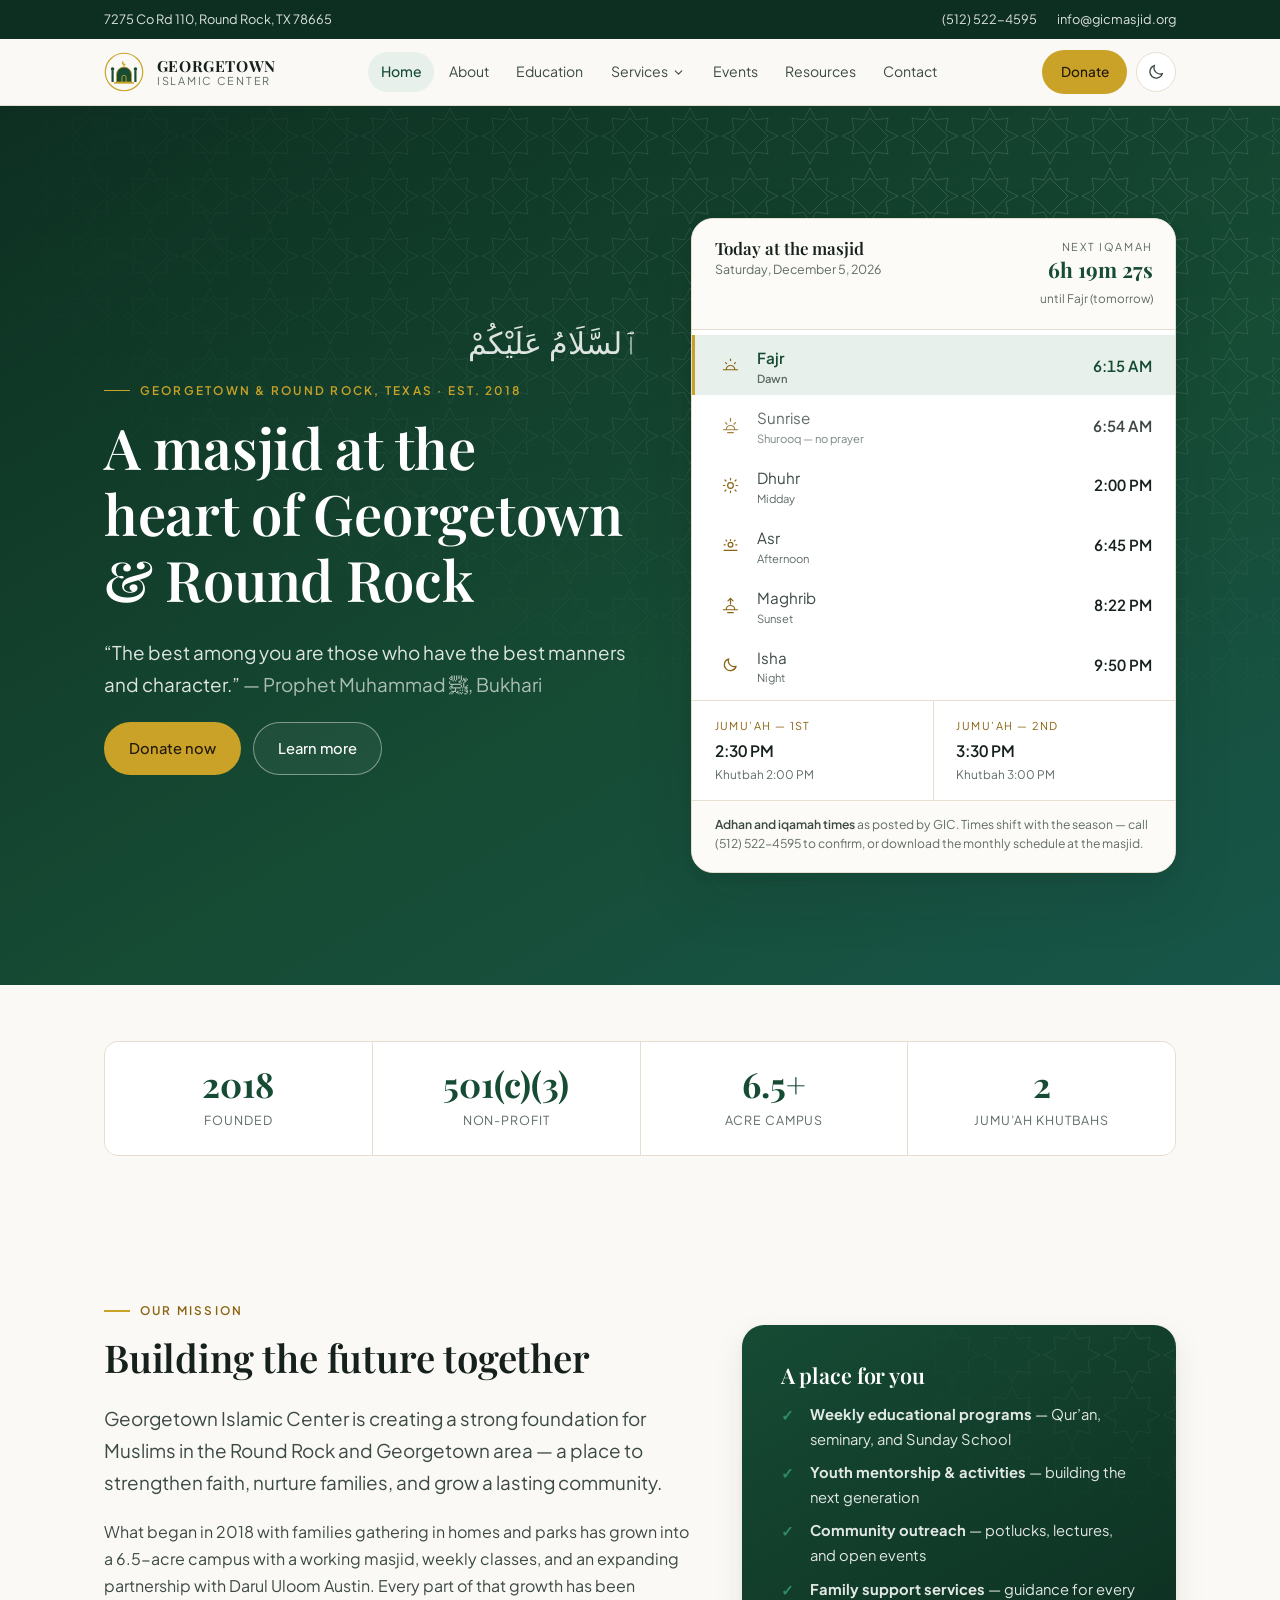
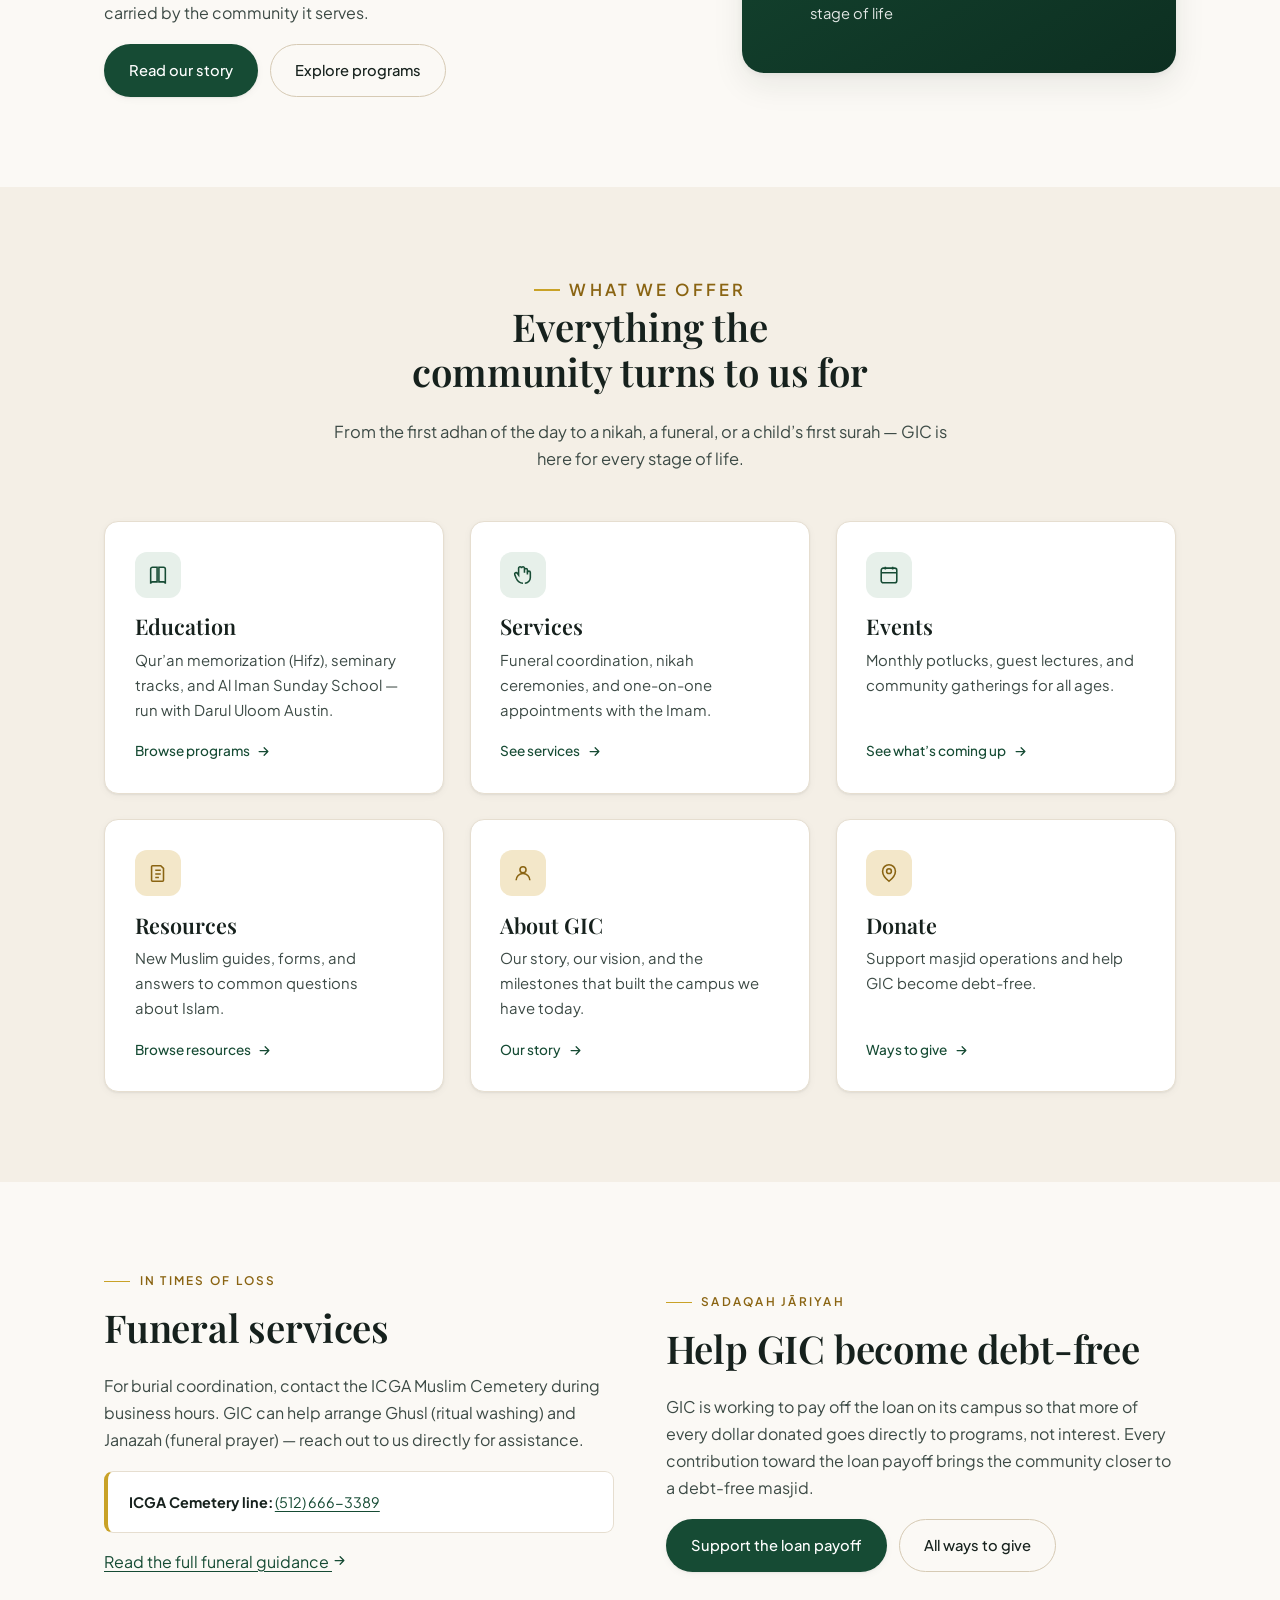
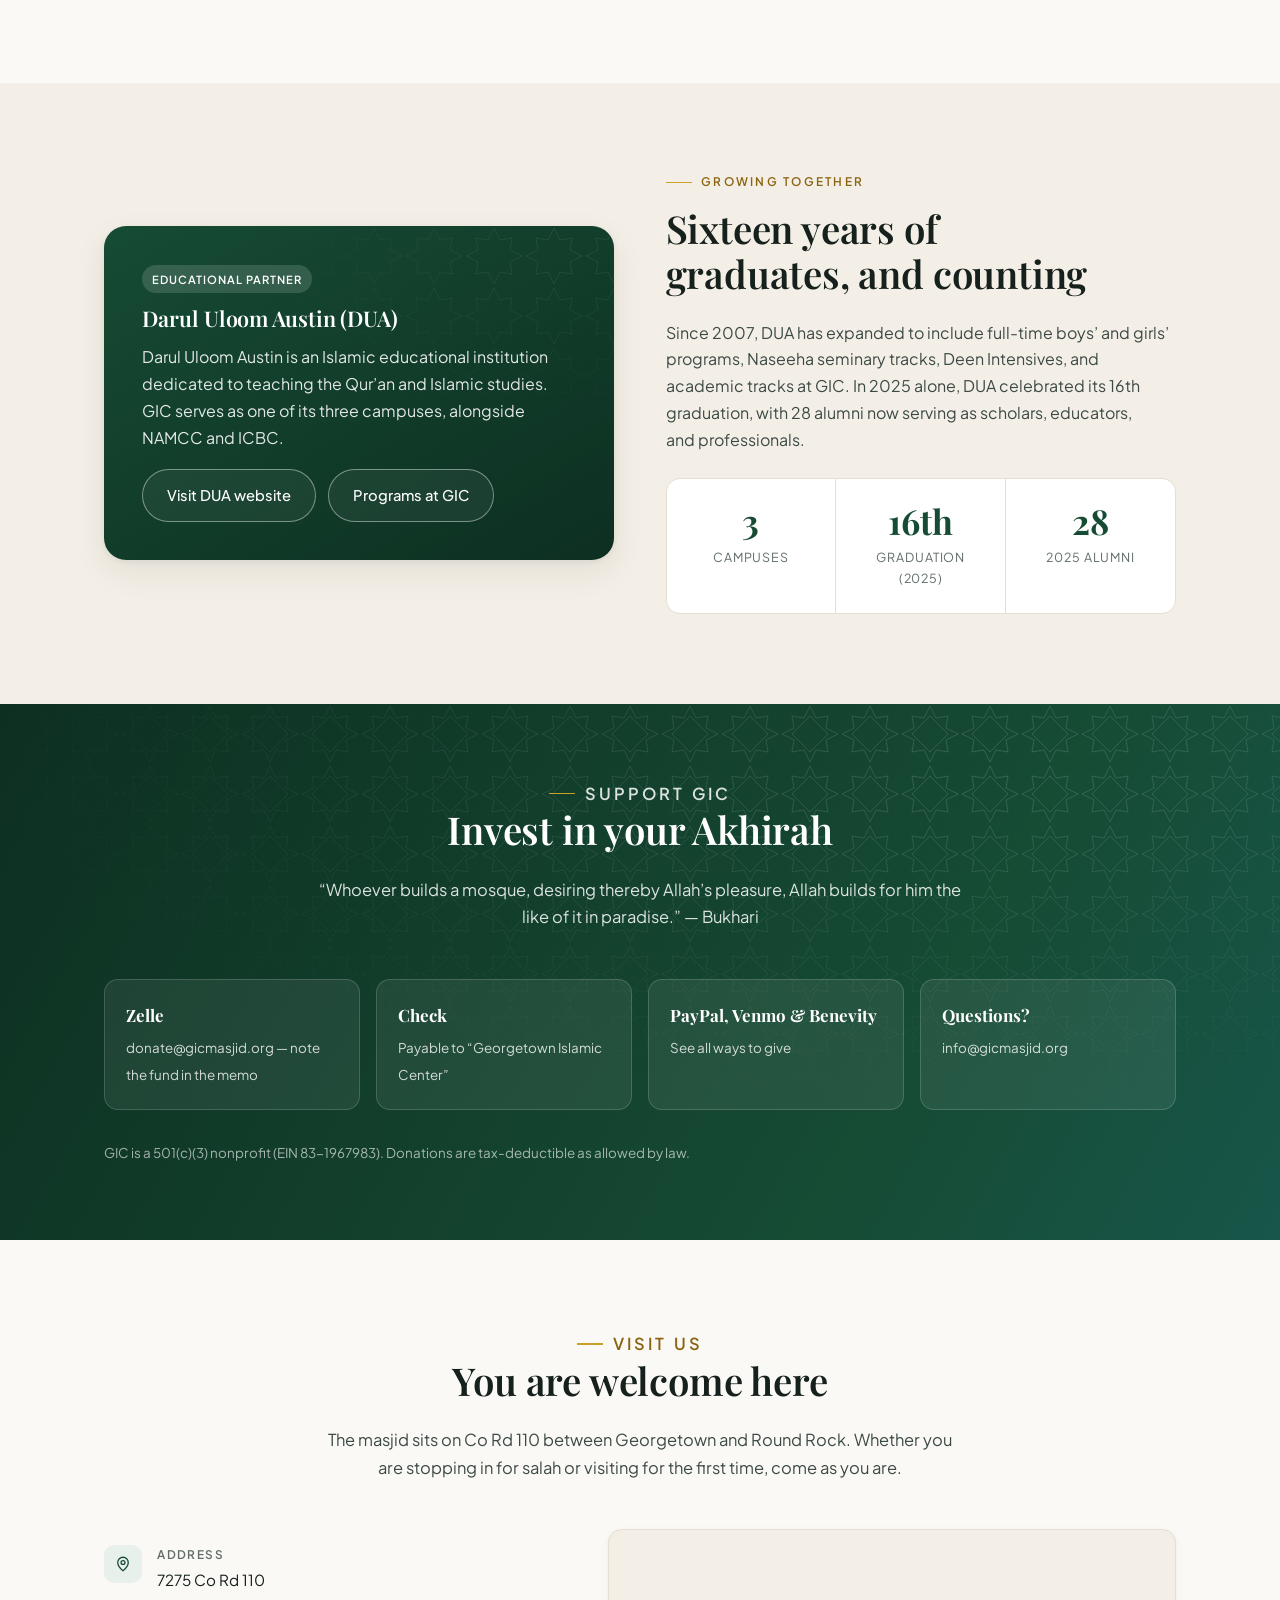
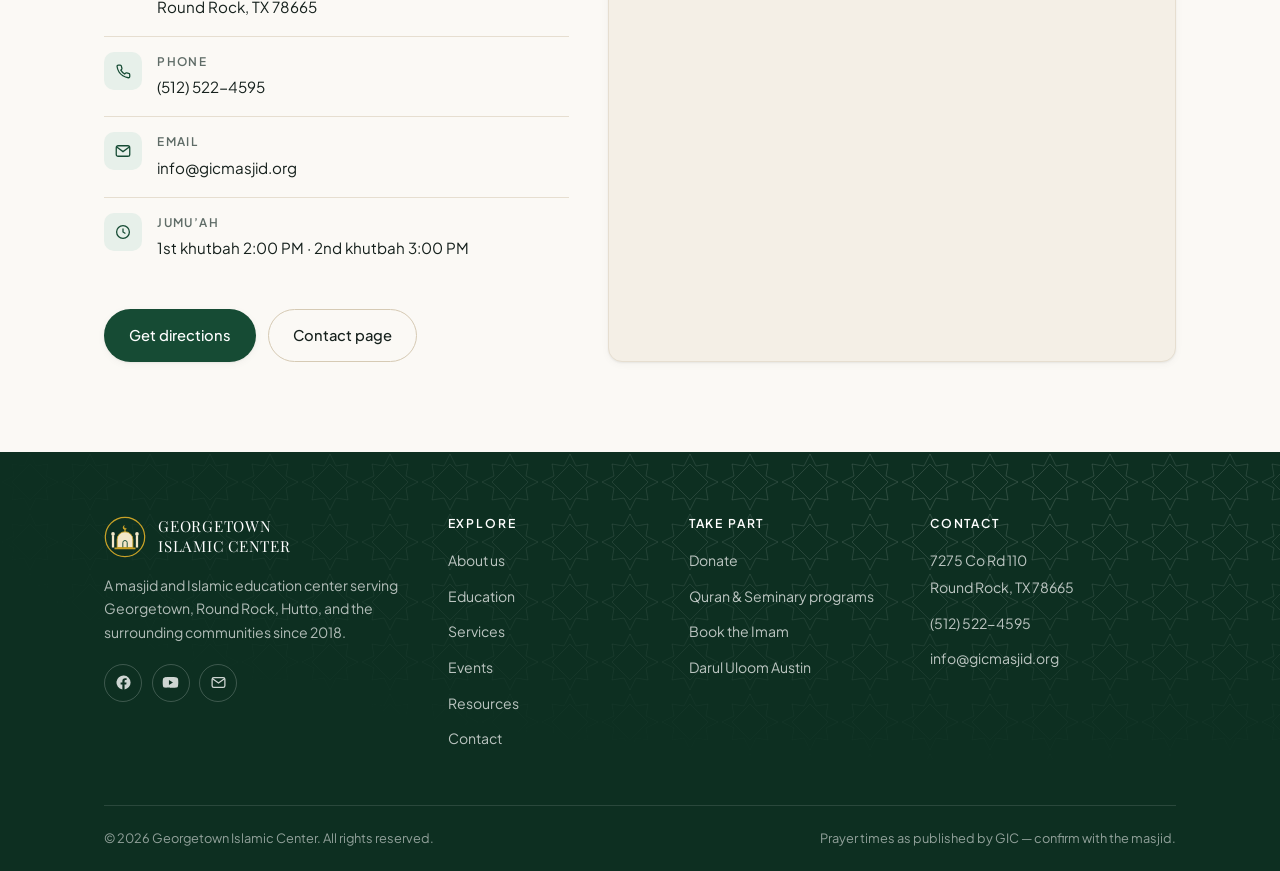
==== index.html @ dbbbb396 "Build GIC website: static HTML/CSS/JS, inspired by gicmasjid.org - Home, About, Education, Services," ====
<!doctype html>
<html lang="en">
<head>
<meta charset="utf-8">
<meta name="viewport" content="width=device-width, initial-scale=1">
<title>Georgetown Islamic Center | GIC — Masjid in Georgetown & Round Rock, TX</title>
<meta name="description" content="Georgetown Islamic Center (GIC) is a masjid and Islamic education center serving Georgetown, Round Rock, and Hutto, Texas with daily prayers, Qur'an and seminary programs, and community services.">
<link rel="canonical" href="https://akaban01.github.io/gic-web/">
<meta property="og:type" content="website">
<meta property="og:site_name" content="Georgetown Islamic Center">
<meta property="og:title" content="Georgetown Islamic Center | GIC — Masjid in Georgetown & Round Rock, TX">
<meta property="og:description" content="Georgetown Islamic Center (GIC) is a masjid and Islamic education center serving Georgetown, Round Rock, and Hutto, Texas with daily prayers, Qur'an and seminary programs, and community services.">
<meta property="og:url" content="https://akaban01.github.io/gic-web/">
<meta name="twitter:card" content="summary">
<meta name="theme-color" content="#164b34">
<link rel="icon" href="assets/img/favicon.svg" type="image/svg+xml">
<link rel="apple-touch-icon" href="assets/img/favicon.svg">
<link rel="preconnect" href="https://fonts.googleapis.com">
<link rel="preconnect" href="https://fonts.gstatic.com" crossorigin>
<link href="https://fonts.googleapis.com/css2?family=Playfair+Display:wght@600;700;800;900&family=Plus+Jakarta+Sans:wght@400;500;600;700;800&display=swap" rel="stylesheet">
<link rel="stylesheet" href="assets/css/site.css">
<script>(function(){try{var t=localStorage.getItem("gic-theme");if(t==="dark"||t==="light")document.documentElement.setAttribute("data-theme",t);}catch(e){}})();</script>
<script type="application/ld+json">
{
  "@context": "https://schema.org",
  "@type": "Mosque",
  "name": "Georgetown Islamic Center",
  "alternateName": "GIC",
  "url": "https://akaban01.github.io/gic-web/",
  "sameAs": ["https://www.facebook.com/GICMasjid/", "https://www.youtube.com/@gicmasjid"],
  "telephone": "+15125224595",
  "email": "info@gicmasjid.org",
  "foundingDate": "2018",
  "address": {
    "@type": "PostalAddress",
    "streetAddress": "7275 Co Rd 110",
    "addressLocality": "Round Rock",
    "addressRegion": "TX",
    "postalCode": "78665",
    "addressCountry": "US"
  }
}
</script>
</head>
<body>
<a class="skip-link" href="#main">Skip to content</a>
<div class="topbar">
  <div class="wrap">
    <div class="topbar-links">
      <a href="https://www.google.com/maps/search/?api=1&query=7275+Co+Rd+110+Round+Rock+TX+78665" target="_blank" rel="noopener">7275 Co Rd 110, Round Rock, TX 78665</a>
    </div>
    <div class="topbar-meta">
      <a href="tel:+15125224595">(512) 522-4595</a>
      <a href="mailto:info@gicmasjid.org">info@gicmasjid.org</a>
    </div>
  </div>
</div>
<header class="site-header">
  <div class="wrap">
    <a class="brand" href="index.html">
      <svg viewBox="0 0 48 48" aria-hidden="true" focusable="false">
  <circle cx="24" cy="24" r="22.5" fill="none" stroke="#c9a227" stroke-width="1.4"/>
  <rect x="9" y="22" width="2.6" height="14" fill="#164b34"/>
  <circle cx="10.3" cy="20.5" r="2.1" fill="#164b34"/>
  <rect x="36.4" y="22" width="2.6" height="14" fill="#164b34"/>
  <circle cx="37.7" cy="20.5" r="2.1" fill="#164b34"/>
  <path d="M15 36V27a9 9 0 0 1 18 0v9z" fill="#164b34"/>
  <path d="M15 36V27a9 9 0 0 1 18 0v9z" fill="none" stroke="#c9a227" stroke-width="1"/>
  <path d="M21.5 36v-5.5a2.5 2.5 0 0 1 5 0V36" fill="none" stroke="#c9a227" stroke-width="1.1"/>
  <path d="M24 18v-4" stroke="#c9a227" stroke-width="1.3" stroke-linecap="round"/>
  <path d="M24 10.5a2.6 2.6 0 1 0 2.4 3.6 2 2 0 1 1 -2.4-3.6z" fill="#c9a227"/>
  <path d="M12 36h24v2H12z" fill="#c9a227"/>
</svg>
      <span class="brand-text">
        <span class="brand-name">Georgetown</span>
        <span class="brand-sub">Islamic Center</span>
      </span>
    </a>

    <nav class="nav" id="primary-nav" aria-label="Primary">
      <a href="index.html" aria-current="page">Home</a><a href="about.html">About</a><a href="education.html">Education</a><div data-dropdown><a href="services.html" data-dropdown-trigger>Services <svg viewBox="0 0 24 24" fill="none" stroke="currentColor" stroke-width="2" stroke-linecap="round" stroke-linejoin="round"><path d="m6 9 6 6 6-6"/></svg></a><div class="nav-submenu"><a href="services.html#funeral-services">Funeral</a><a href="services.html#marriage-services">Marriage</a><a href="services.html#imam-services">Imam</a></div></div><a href="events.html">Events</a><a href="resources.html">Resources</a><a href="contact.html">Contact</a>
    </nav>

    <div class="header-actions">
      <a class="btn btn-gold btn-sm hide-donate" href="donate.html">Donate</a>
      <button class="icon-btn" type="button" data-theme-toggle aria-label="Switch colour theme">
        <svg viewBox="0 0 24 24" fill="none" stroke="currentColor" stroke-width="1.7" aria-hidden="true"><path d="M20.5 14.2A8.4 8.4 0 0 1 9.8 3.5a8.5 8.5 0 1 0 10.7 10.7z"/></svg>
      </button>
      <button class="icon-btn nav-toggle" type="button" data-nav-toggle aria-expanded="false" aria-controls="primary-nav" aria-label="Open menu">
        <svg viewBox="0 0 24 24" fill="none" stroke="currentColor" stroke-width="1.8" stroke-linecap="round" aria-hidden="true"><path d="M4 7h16M4 12h16M4 17h16"/></svg>
      </button>
    </div>
  </div>
</header>
<div class="nav-backdrop" aria-hidden="true"></div>

<main id="main">
<section class="hero">
  <div class="hero-pattern" aria-hidden="true"></div>
  <div class="wrap">
    <div class="hero-layout">
      <div>
        <p class="hero-arabic" dir="rtl" lang="ar">ٱلسَّلَامُ عَلَيْكُمْ</p>
        <p class="eyebrow">Georgetown &amp; Round Rock, Texas &middot; Est. 2018</p>
        <h1>A masjid at the heart of Georgetown &amp; Round Rock</h1>
        <p class="lead">&ldquo;The best among you are those who have the best manners and character.&rdquo; <span style="opacity:.75">&mdash; Prophet Muhammad ﷺ, Bukhari</span></p>
        <div class="btn-row mt-1">
          <a class="btn btn-gold" href="donate.html">Donate now</a>
          <a class="btn btn-onDark" href="about.html">Learn more</a>
        </div>
      </div>
      <div>
        <div class="prayer-card" data-prayer-widget>
          <div class="prayer-card__head">
            <div>
              <h3>Today at the masjid</h3>
              <p class="prayer-card__date"><span data-prayer-date>&nbsp;</span></p>
            </div>
            <div class="countdown">
              <span class="countdown-label">Next iqamah</span>
              <span class="countdown-value" data-countdown-value>&mdash;</span>
              <span class="countdown-name" data-countdown-name></span>
            </div>
          </div>
          <ul class="prayer-rows" data-prayer-rows></ul>
          <div class="jumuah-strip">
            <div>
              <span>Jumu&rsquo;ah &mdash; 1st</span>
              <b>2:30 PM</b>
              <small>Khutbah 2:00 PM</small>
            </div>
            <div>
              <span>Jumu&rsquo;ah &mdash; 2nd</span>
              <b>3:30 PM</b>
              <small>Khutbah 3:00 PM</small>
            </div>
          </div>
          <div class="prayer-card__foot">
            <strong>Adhan and iqamah times</strong> as posted by GIC. Times shift with the season &mdash; call (512) 522-4595 to confirm, or download the monthly schedule at the masjid.
          </div>
        </div>
      </div>
    </div>
  </div>
</section>

<section class="tight">
  <div class="wrap">
    <div class="stats">
      <div><b>2018</b><span>Founded</span></div>
      <div><b>501(c)(3)</b><span>Non-profit</span></div>
      <div><b>6.5+</b><span>Acre campus</span></div>
      <div><b>2</b><span>Jumu&rsquo;ah khutbahs</span></div>
    </div>
  </div>
</section>

<section>
  <div class="wrap">
    <div class="split wide-left">
      <div>
        <p class="eyebrow">Our mission</p>
        <h2>Building the future together</h2>
        <p class="lead">Georgetown Islamic Center is creating a strong foundation for Muslims in the Round Rock and Georgetown area &mdash; a place to strengthen faith, nurture families, and grow a lasting community.</p>
        <p>What began in 2018 with families gathering in homes and parks has grown into a 6.5-acre campus with a working masjid, weekly classes, and an expanding partnership with Darul Uloom Austin. Every part of that growth has been carried by the community it serves.</p>
        <div class="btn-row">
          <a class="btn btn-primary" href="about.html">Read our story</a>
          <a class="btn btn-ghost" href="education.html">Explore programs</a>
        </div>
      </div>
      <div class="frame">
        <div class="pattern-overlay" aria-hidden="true"></div>
        <h3>A place for you</h3>
        <ul class="check-list" style="margin-bottom:0;">
          <li style="color:rgba(255,255,255,.88)"><b>Weekly educational programs</b> &mdash; Qur&rsquo;an, seminary, and Sunday School</li>
          <li style="color:rgba(255,255,255,.88)"><b>Youth mentorship &amp; activities</b> &mdash; building the next generation</li>
          <li style="color:rgba(255,255,255,.88)"><b>Community outreach</b> &mdash; potlucks, lectures, and open events</li>
          <li style="color:rgba(255,255,255,.88)"><b>Family support services</b> &mdash; guidance for every stage of life</li>
        </ul>
      </div>
    </div>
  </div>
</section>

<section class="bg-alt">
  <div class="wrap">
    <div class="section-head center">
      <p class="eyebrow center">What we offer</p>
      <h2>Everything the community turns to us for</h2>
      <p>From the first adhan of the day to a nikah, a funeral, or a child&rsquo;s first surah &mdash; GIC is here for every stage of life.</p>
    </div>
    <div class="grid g-3">
      <a class="card" href="education.html">
        <span class="card-icon" aria-hidden="true"><svg viewBox="0 0 24 24" fill="none" stroke="currentColor" stroke-width="1.7"><path d="M4 5.5A2 2 0 0 1 6 3.5h5v16H6a2 2 0 0 0-2 2z"/><path d="M20 5.5a2 2 0 0 0-2-2h-5v16h5a2 2 0 0 1 2 2z"/></svg></span>
        <h3>Education</h3>
        <p>Qur&rsquo;an memorization (Hifz), seminary tracks, and Al Iman Sunday School &mdash; run with Darul Uloom Austin.</p>
        <span class="card-link">Browse programs <svg viewBox="0 0 24 24" width="15" height="15" fill="none" stroke="currentColor" stroke-width="2" stroke-linecap="round" stroke-linejoin="round" aria-hidden="true"><path d="M5 12h14M13 6l6 6-6 6"/></svg></span>
      </a>
      <a class="card" href="services.html">
        <span class="card-icon" aria-hidden="true"><svg viewBox="0 0 24 24" fill="none" stroke="currentColor" stroke-width="1.7"><path d="M12 21c-3 0-6-2.2-7.4-5.4L3 11.6a1.6 1.6 0 0 1 2.8-1.5l1.4 2V4.6a1.6 1.6 0 0 1 3.2 0M10.4 4.6a1.6 1.6 0 0 1 3.2 0v5M13.6 6.6a1.6 1.6 0 0 1 3.2 0v4.8"/><path d="M16.8 9.4a1.6 1.6 0 0 1 3.2 0v5.2c0 3.5-2.7 6.4-6 6.4"/></svg></span>
        <h3>Services</h3>
        <p>Funeral coordination, nikah ceremonies, and one-on-one appointments with the Imam.</p>
        <span class="card-link">See services <svg viewBox="0 0 24 24" width="15" height="15" fill="none" stroke="currentColor" stroke-width="2" stroke-linecap="round" stroke-linejoin="round" aria-hidden="true"><path d="M5 12h14M13 6l6 6-6 6"/></svg></span>
      </a>
      <a class="card" href="events.html">
        <span class="card-icon" aria-hidden="true"><svg viewBox="0 0 24 24" fill="none" stroke="currentColor" stroke-width="1.7"><rect x="3.5" y="4.5" width="17" height="16" rx="2.3"/><path d="M3.5 9.5h17M8 3v3M16 3v3"/></svg></span>
        <h3>Events</h3>
        <p>Monthly potlucks, guest lectures, and community gatherings for all ages.</p>
        <span class="card-link">See what&rsquo;s coming up <svg viewBox="0 0 24 24" width="15" height="15" fill="none" stroke="currentColor" stroke-width="2" stroke-linecap="round" stroke-linejoin="round" aria-hidden="true"><path d="M5 12h14M13 6l6 6-6 6"/></svg></span>
      </a>
      <a class="card" href="resources.html">
        <span class="card-icon gold" aria-hidden="true"><svg viewBox="0 0 24 24" fill="none" stroke="currentColor" stroke-width="1.7"><path d="M6 4h9l3 3v13a1 1 0 0 1-1 1H6a1 1 0 0 1-1-1V5a1 1 0 0 1 1-1z"/><path d="M9 9h6M9 13h6M9 17h4"/></svg></span>
        <h3>Resources</h3>
        <p>New Muslim guides, forms, and answers to common questions about Islam.</p>
        <span class="card-link">Browse resources <svg viewBox="0 0 24 24" width="15" height="15" fill="none" stroke="currentColor" stroke-width="2" stroke-linecap="round" stroke-linejoin="round" aria-hidden="true"><path d="M5 12h14M13 6l6 6-6 6"/></svg></span>
      </a>
      <a class="card" href="about.html">
        <span class="card-icon gold" aria-hidden="true"><svg viewBox="0 0 24 24" fill="none" stroke="currentColor" stroke-width="1.7"><circle cx="12" cy="8.5" r="3.3"/><path d="M4.5 20a7.5 7.5 0 0 1 15 0"/></svg></span>
        <h3>About GIC</h3>
        <p>Our story, our vision, and the milestones that built the campus we have today.</p>
        <span class="card-link">Our story <svg viewBox="0 0 24 24" width="15" height="15" fill="none" stroke="currentColor" stroke-width="2" stroke-linecap="round" stroke-linejoin="round" aria-hidden="true"><path d="M5 12h14M13 6l6 6-6 6"/></svg></span>
      </a>
      <a class="card" href="donate.html">
        <span class="card-icon gold" aria-hidden="true"><svg viewBox="0 0 24 24" fill="none" stroke="currentColor" stroke-width="1.7"><path d="M12 21s7-5.6 7-11a7 7 0 1 0-14 0c0 5.4 7 11 7 11z"/><circle cx="12" cy="10" r="2.6"/></svg></span>
        <h3>Donate</h3>
        <p>Support masjid operations and help GIC become debt-free.</p>
        <span class="card-link">Ways to give <svg viewBox="0 0 24 24" width="15" height="15" fill="none" stroke="currentColor" stroke-width="2" stroke-linecap="round" stroke-linejoin="round" aria-hidden="true"><path d="M5 12h14M13 6l6 6-6 6"/></svg></span>
      </a>
    </div>
  </div>
</section>

<section>
  <div class="wrap">
    <div class="split">
      <div>
        <p class="eyebrow">In times of loss</p>
        <h2>Funeral services</h2>
        <p>For burial coordination, contact the ICGA Muslim Cemetery during business hours. GIC can help arrange Ghusl (ritual washing) and Janazah (funeral prayer) &mdash; reach out to us directly for assistance.</p>
        <div class="notice">
          <p><strong>ICGA Cemetery line:</strong> <a href="tel:+15126663389">(512) 666-3389</a></p>
        </div>
        <p class="mt-1"><a href="services.html#funeral-services">Read the full funeral guidance <svg viewBox="0 0 24 24" width="15" height="15" fill="none" stroke="currentColor" stroke-width="2" stroke-linecap="round" stroke-linejoin="round" aria-hidden="true"><path d="M5 12h14M13 6l6 6-6 6"/></svg></a></p>
      </div>
      <div>
        <p class="eyebrow">Sadaqah j&#257;riyah</p>
        <h2>Help GIC become debt-free</h2>
        <p>GIC is working to pay off the loan on its campus so that more of every dollar donated goes directly to programs, not interest. Every contribution toward the loan payoff brings the community closer to a debt-free masjid.</p>
        <div class="btn-row">
          <a class="btn btn-primary" href="donate.html">Support the loan payoff</a>
          <a class="btn btn-ghost" href="donate.html">All ways to give</a>
        </div>
      </div>
    </div>
  </div>
</section>

<section class="bg-alt">
  <div class="wrap">
    <div class="split">
      <div class="frame">
        <div class="pattern-overlay" aria-hidden="true"></div>
        <span class="tag" style="background:rgba(255,255,255,.14);color:#fff;">Educational partner</span>
        <h3>Darul Uloom Austin (DUA)</h3>
        <p style="color:rgba(255,255,255,.88)">Darul Uloom Austin is an Islamic educational institution dedicated to teaching the Qur&rsquo;an and Islamic studies. GIC serves as one of its three campuses, alongside NAMCC and ICBC.</p>
        <div class="btn-row">
          <a class="btn btn-onDark" href="https://darululoomaustin.org/" target="_blank" rel="noopener">Visit DUA website</a>
          <a class="btn btn-onDark" href="education.html">Programs at GIC</a>
        </div>
      </div>
      <div>
        <p class="eyebrow">Growing together</p>
        <h2>Sixteen years of graduates, and counting</h2>
        <p>Since 2007, DUA has expanded to include full-time boys&rsquo; and girls&rsquo; programs, Naseeha seminary tracks, Deen Intensives, and academic tracks at GIC. In 2025 alone, DUA celebrated its 16th graduation, with 28 alumni now serving as scholars, educators, and professionals.</p>
        <div class="stats" style="margin-top:1.5rem;">
          <div><b>3</b><span>Campuses</span></div>
          <div><b>16th</b><span>Graduation (2025)</span></div>
          <div><b>28</b><span>2025 alumni</span></div>
        </div>
      </div>
    </div>
  </div>
</section>

<section class="cta-band">
  <div class="hero-pattern" aria-hidden="true"></div>
  <div class="wrap">
    <div class="section-head center" style="max-width:660px;">
      <p class="eyebrow center">Support GIC</p>
      <h2>Invest in your Akhirah</h2>
      <p>&ldquo;Whoever builds a mosque, desiring thereby Allah&rsquo;s pleasure, Allah builds for him the like of it in paradise.&rdquo; &mdash; Bukhari</p>
    </div>
    <div class="donate-grid">
      <a class="donate-card" href="mailto:donate@gicmasjid.org">
        <b>Zelle</b>
        <span>donate@gicmasjid.org &mdash; note the fund in the memo</span>
      </a>
      <a class="donate-card" href="donate.html">
        <b>Check</b>
        <span>Payable to &ldquo;Georgetown Islamic Center&rdquo;</span>
      </a>
      <a class="donate-card" href="donate.html">
        <b>PayPal, Venmo &amp; Benevity</b>
        <span>See all ways to give</span>
      </a>
      <a class="donate-card" href="mailto:info@gicmasjid.org">
        <b>Questions?</b>
        <span>info@gicmasjid.org</span>
      </a>
    </div>
    <p class="mt-2" style="font-size:.84rem;color:rgba(255,255,255,.62);margin-bottom:0;">
      GIC is a 501(c)(3) nonprofit (EIN 83-1967983). Donations are tax-deductible as allowed by law.
    </p>
  </div>
</section>

<section id="visit">
  <div class="wrap">
    <div class="section-head center">
      <p class="eyebrow center">Visit us</p>
      <h2>You are welcome here</h2>
      <p>The masjid sits on Co Rd 110 between Georgetown and Round Rock. Whether you are stopping in for salah or visiting for the first time, come as you are.</p>
    </div>
    <div class="contact-grid">
      <div>
        <ul class="contact-list">
          <li>
            <span class="ci" aria-hidden="true"><svg viewBox="0 0 24 24" fill="none" stroke="currentColor" stroke-width="1.7"><path d="M12 21s7-5.6 7-11a7 7 0 1 0-14 0c0 5.4 7 11 7 11z"/><circle cx="12" cy="10" r="2.6"/></svg></span>
            <div><b>Address</b><a href="https://www.google.com/maps/search/?api=1&query=7275+Co+Rd+110+Round+Rock+TX+78665" target="_blank" rel="noopener">7275 Co Rd 110<br>Round Rock, TX 78665</a></div>
          </li>
          <li>
            <span class="ci" aria-hidden="true"><svg viewBox="0 0 24 24" fill="none" stroke="currentColor" stroke-width="1.7"><path d="M21 16.9v2.4a1.7 1.7 0 0 1-1.9 1.7 16.8 16.8 0 0 1-7.3-2.6 16.5 16.5 0 0 1-5.1-5.1A16.8 16.8 0 0 1 4.1 6a1.7 1.7 0 0 1 1.7-1.9h2.4a1.7 1.7 0 0 1 1.7 1.5c.1.9.3 1.7.6 2.5a1.7 1.7 0 0 1-.4 1.8l-1 1a13.6 13.6 0 0 0 5.1 5.1l1-1a1.7 1.7 0 0 1 1.8-.4c.8.3 1.6.5 2.5.6a1.7 1.7 0 0 1 1.5 1.7z"/></svg></span>
            <div><b>Phone</b><a href="tel:+15125224595">(512) 522-4595</a></div>
          </li>
          <li>
            <span class="ci" aria-hidden="true"><svg viewBox="0 0 24 24" fill="none" stroke="currentColor" stroke-width="1.7"><rect x="3" y="5" width="18" height="14" rx="2.5"/><path d="m3.6 6.8 8.4 6 8.4-6"/></svg></span>
            <div><b>Email</b><a href="mailto:info@gicmasjid.org">info@gicmasjid.org</a></div>
          </li>
          <li>
            <span class="ci" aria-hidden="true"><svg viewBox="0 0 24 24" fill="none" stroke="currentColor" stroke-width="1.7"><circle cx="12" cy="12" r="8.5"/><path d="M12 7.2V12l3.2 2"/></svg></span>
            <div><b>Jumu&rsquo;ah</b><span>1st khutbah 2:00 PM &middot; 2nd khutbah 3:00 PM</span></div>
          </li>
        </ul>
        <div class="btn-row mt-2">
          <a class="btn btn-primary" href="https://www.google.com/maps/search/?api=1&query=7275+Co+Rd+110+Round+Rock+TX+78665" target="_blank" rel="noopener">Get directions</a>
          <a class="btn btn-ghost" href="contact.html">Contact page</a>
        </div>
      </div>
      <div class="map-embed">
        <iframe title="Map showing Georgetown Islamic Center" src="https://www.google.com/maps?q=7275+Co+Rd+110+Round+Rock+TX+78665&output=embed" loading="lazy" referrerpolicy="no-referrer-when-downgrade"></iframe>
      </div>
    </div>
  </div>
</section>

</main>

<footer class="site-footer">
  <div class="hero-pattern" aria-hidden="true"></div>
  <div class="wrap">
    <div class="footer-grid">
      <div>
        <div class="footer-brand">
          <svg viewBox="0 0 48 48" aria-hidden="true" focusable="false">
  <circle cx="24" cy="24" r="22.5" fill="none" stroke="#c9a227" stroke-width="1.4"/>
  <rect x="9" y="22" width="2.6" height="14" fill="#f3e7c9"/>
  <circle cx="10.3" cy="20.5" r="2.1" fill="#f3e7c9"/>
  <rect x="36.4" y="22" width="2.6" height="14" fill="#f3e7c9"/>
  <circle cx="37.7" cy="20.5" r="2.1" fill="#f3e7c9"/>
  <path d="M15 36V27a9 9 0 0 1 18 0v9z" fill="#f3e7c9"/>
  <path d="M15 36V27a9 9 0 0 1 18 0v9z" fill="none" stroke="#c9a227" stroke-width="1"/>
  <path d="M21.5 36v-5.5a2.5 2.5 0 0 1 5 0V36" fill="none" stroke="#164b34" stroke-width="1.1"/>
  <path d="M24 18v-4" stroke="#c9a227" stroke-width="1.3" stroke-linecap="round"/>
  <path d="M24 10.5a2.6 2.6 0 1 0 2.4 3.6 2 2 0 1 1 -2.4-3.6z" fill="#c9a227"/>
  <path d="M12 36h24v2H12z" fill="#c9a227"/>
</svg>
          <span>Georgetown<br>Islamic Center</span>
        </div>
        <p>A masjid and Islamic education center serving Georgetown, Round Rock, Hutto, and the surrounding communities since 2018.</p>
        <div class="socials">
          <a href="https://www.facebook.com/GICMasjid/" target="_blank" rel="noopener" aria-label="Facebook"><svg viewBox="0 0 24 24" fill="currentColor"><path d="M22 12a10 10 0 1 0-11.6 9.9v-7h-2.5V12h2.5V9.8c0-2.5 1.5-3.9 3.8-3.9 1.1 0 2.2.2 2.2.2v2.5h-1.3c-1.2 0-1.6.8-1.6 1.6V12h2.8l-.4 2.9h-2.4v7A10 10 0 0 0 22 12z"/></svg></a>
          <a href="https://www.youtube.com/@gicmasjid" target="_blank" rel="noopener" aria-label="YouTube"><svg viewBox="0 0 24 24" fill="currentColor"><path d="M23 12s0-3.5-.45-5.2a2.9 2.9 0 0 0-2-2C18.8 4.3 12 4.3 12 4.3s-6.8 0-8.55.5a2.9 2.9 0 0 0-2 2C1 8.5 1 12 1 12s0 3.5.45 5.2a2.9 2.9 0 0 0 2 2c1.75.5 8.55.5 8.55.5s6.8 0 8.55-.5a2.9 2.9 0 0 0 2-2C23 15.5 23 12 23 12zM9.8 15.4V8.6l5.7 3.4z"/></svg></a>
          <a href="mailto:info@gicmasjid.org" aria-label="Email"><svg viewBox="0 0 24 24" fill="none" stroke="currentColor" stroke-width="1.8"><rect x="3" y="5" width="18" height="14" rx="2.5"/><path d="m3.6 6.8 8.4 6 8.4-6"/></svg></a>
        </div>
      </div>

      <div>
        <h4>Explore</h4>
        <ul>
          <li><a href="about.html">About us</a></li>
          <li><a href="education.html">Education</a></li>
          <li><a href="services.html">Services</a></li>
          <li><a href="events.html">Events</a></li>
          <li><a href="resources.html">Resources</a></li>
          <li><a href="contact.html">Contact</a></li>
        </ul>
      </div>

      <div>
        <h4>Take part</h4>
        <ul>
          <li><a href="donate.html">Donate</a></li>
          <li><a href="education.html">Quran &amp; Seminary programs</a></li>
          <li><a href="services.html#imam-services">Book the Imam</a></li>
          <li><a href="https://darululoomaustin.org/" target="_blank" rel="noopener">Darul Uloom Austin</a></li>
        </ul>
      </div>

      <div>
        <h4>Contact</h4>
        <ul>
          <li><a href="https://www.google.com/maps/search/?api=1&query=7275+Co+Rd+110+Round+Rock+TX+78665" target="_blank" rel="noopener">7275 Co Rd 110<br>Round Rock, TX 78665</a></li>
          <li><a href="tel:+15125224595">(512) 522-4595</a></li>
          <li><a href="mailto:info@gicmasjid.org">info@gicmasjid.org</a></li>
        </ul>
      </div>
    </div>

    <div class="footer-bottom">
      <span>&copy; <span data-year>2026</span> Georgetown Islamic Center. All rights reserved.</span>
      <span>Prayer times as published by GIC &mdash; confirm with the masjid.</span>
    </div>
  </div>
</footer>

<script src="assets/js/site.js" defer></script>
</body>
</html>
---- assets/css/site.css ----
/* =========================================================
   Georgetown Islamic Center (GIC) — design system
   Deep green + gold + warm ivory, echoing GIC's own brand
   ========================================================= */

:root {
  /* Brand */
  --gold:        #c9a227;
  --gold-deep:   #8a6412;   /* label/text gold — 4.5:1+ on light surfaces */
  --gold-soft:   #f3e7c9;
  --green:       #164b34;
  --green-deep:  #0d2f21;
  --green-soft:  #e7f0ea;

  /* Surfaces & text (light) */
  --bg:          #fbf9f5;
  --bg-alt:      #f4efe6;
  --surface:     #ffffff;
  --surface-2:   #fdfbf7;
  --ink:         #16211d;
  --ink-2:       #3c4a45;
  --ink-3:       #5f6c67;
  --line:        #e6ded0;
  --line-strong: #d6cab4;
  --link:        #164b34;
  --accent:      #164b34;   /* accent that reads on --surface */

  --shadow-sm: 0 1px 2px rgba(22, 33, 29, .06), 0 2px 8px rgba(22, 33, 29, .04);
  --shadow-md: 0 2px 6px rgba(22, 33, 29, .06), 0 12px 32px rgba(22, 33, 29, .08);
  --shadow-lg: 0 4px 12px rgba(22, 33, 29, .08), 0 24px 60px rgba(22, 33, 29, .12);

  --radius:    14px;
  --radius-lg: 22px;
  --radius-sm: 9px;

  --font-display: "Playfair Display", "Iowan Old Style", Georgia, serif;
  --font-body: "Plus Jakarta Sans", -apple-system, BlinkMacSystemFont, "Segoe UI", Roboto, sans-serif;

  --wrap: 1160px;
  --gutter: clamp(1.15rem, 4vw, 2.75rem);

  --pattern-ink: rgba(22, 75, 52, .1);
}

@media (prefers-color-scheme: dark) {
  :root:not([data-theme="light"]) {
    --bg:          #0d1411;
    --bg-alt:      #121b17;
    --surface:     #151f1a;
    --surface-2:   #19241f;
    --ink:         #edeae2;
    --ink-2:       #bcc4bf;
    --ink-3:       #8b9691;
    --line:        #26332c;
    --line-strong: #35453c;
    --link:        #d8b94a;
    --accent:      #d8b94a;
    --gold-deep:   #e0c463;
    --green-soft:  #16302a;
    --gold-soft:   #2b2519;
    --shadow-sm: 0 1px 2px rgba(0,0,0,.4);
    --shadow-md: 0 2px 6px rgba(0,0,0,.35), 0 12px 32px rgba(0,0,0,.35);
    --shadow-lg: 0 4px 12px rgba(0,0,0,.4), 0 24px 60px rgba(0,0,0,.45);
    --pattern-ink: rgba(201, 162, 39, .09);
  }
}

:root[data-theme="dark"] {
  --bg:          #0d1411;
  --bg-alt:      #121b17;
  --surface:     #151f1a;
  --surface-2:   #19241f;
  --ink:         #edeae2;
  --ink-2:       #bcc4bf;
  --ink-3:       #8b9691;
  --line:        #26332c;
  --line-strong: #35453c;
  --link:        #d8b94a;
  --accent:      #d8b94a;
  --gold-deep:   #e0c463;
  --green-soft:  #16302a;
  --gold-soft:   #2b2519;
  --shadow-sm: 0 1px 2px rgba(0,0,0,.4);
  --shadow-md: 0 2px 6px rgba(0,0,0,.35), 0 12px 32px rgba(0,0,0,.35);
  --shadow-lg: 0 4px 12px rgba(0,0,0,.4), 0 24px 60px rgba(0,0,0,.45);
  --pattern-ink: rgba(201, 162, 39, .09);
}

/* ---------- Base ---------- */

*, *::before, *::after { box-sizing: border-box; }

html { -webkit-text-size-adjust: 100%; scroll-behavior: smooth; overflow-x: hidden; }
@media (prefers-reduced-motion: reduce) { html { scroll-behavior: auto; } }

body {
  margin: 0;
  background: var(--bg);
  color: var(--ink);
  font-family: var(--font-body);
  font-size: 1rem;
  line-height: 1.68;
  -webkit-font-smoothing: antialiased;
  overflow-x: hidden;
}

h1, h2, h3, h4 {
  font-family: var(--font-display);
  font-weight: 600;
  line-height: 1.18;
  letter-spacing: -0.005em;
  color: var(--ink);
  margin: 0 0 .6em;
  text-wrap: balance;
}

h1 { font-size: clamp(2.1rem, 5.2vw, 3.5rem); }
h2 { font-size: clamp(1.65rem, 3.6vw, 2.4rem); }
h3 { font-size: clamp(1.12rem, 2vw, 1.35rem); }
h4 { font-size: 1.02rem; }

p { margin: 0 0 1.1em; color: var(--ink-2); text-wrap: pretty; }
a { color: var(--link); text-underline-offset: 3px; }

img, svg { max-width: 100%; }
hr { border: 0; border-top: 1px solid var(--line); margin: 2.5rem 0; }

:focus-visible {
  outline: 2.5px solid var(--gold-deep);
  outline-offset: 3px;
  border-radius: 4px;
}

.skip-link {
  position: absolute; left: -9999px; top: 0; z-index: 200;
  background: var(--green); color: #fff; padding: .75rem 1.15rem;
  border-radius: 0 0 var(--radius-sm) 0; font-size: .9rem;
}
.skip-link:focus { left: 0; }

/* ---------- Layout ---------- */

.wrap { width: 100%; max-width: var(--wrap); margin-inline: auto; padding-inline: var(--gutter); }
.wrap-narrow { max-width: 780px; }

section { padding-block: clamp(3.25rem, 7vw, 5.75rem); }
section.tight { padding-block: clamp(2.25rem, 4.5vw, 3.5rem); }
.bg-alt { background: var(--bg-alt); }
.bg-surface { background: var(--surface); }

.eyebrow {
  font-family: var(--font-body);
  font-size: .74rem; font-weight: 600;
  letter-spacing: .19em; text-transform: uppercase;
  color: var(--gold-deep);
  margin: 0 0 .85rem;
  display: flex; align-items: center; gap: .6rem;
}
.eyebrow::before {
  content: ""; width: 26px; height: 1.5px; background: var(--gold); flex: none;
}
.eyebrow.center { justify-content: center; }

.section-head { max-width: 640px; margin-bottom: clamp(2rem, 4vw, 3rem); }
.section-head.center { margin-inline: auto; text-align: center; }
.section-head.center .eyebrow { justify-content: center; }
.section-head p { font-size: 1.03rem; margin-bottom: 0; }

.lead { font-size: clamp(1.03rem, 1.9vw, 1.18rem); color: var(--ink-2); }

.grid { display: grid; gap: clamp(1rem, 2.2vw, 1.6rem); }
.g-2 { grid-template-columns: repeat(auto-fit, minmax(280px, 1fr)); }
.g-3 { grid-template-columns: repeat(auto-fit, minmax(265px, 1fr)); }
.g-4 { grid-template-columns: repeat(auto-fit, minmax(210px, 1fr)); }

/* ---------- Buttons ---------- */

.btn {
  display: inline-flex; align-items: center; justify-content: center; gap: .55rem;
  font-family: var(--font-body); font-size: .92rem; font-weight: 500;
  padding: .82rem 1.5rem;
  border-radius: 999px;
  border: 1.5px solid transparent;
  text-decoration: none;
  cursor: pointer;
  transition: transform .18s ease, background-color .18s ease, color .18s ease, border-color .18s ease, box-shadow .18s ease;
  white-space: nowrap;
}
.btn:hover { transform: translateY(-2px); }
.btn:active { transform: translateY(0); }
@media (prefers-reduced-motion: reduce) { .btn:hover { transform: none; } }

.btn-primary { background: var(--green); color: #fff; box-shadow: var(--shadow-sm); }
.btn-primary:hover { background: var(--green-deep); box-shadow: var(--shadow-md); }

.btn-gold { background: var(--gold); color: #21180a; }
.btn-gold:hover { background: #7d6029; color: #fff; }

.btn-ghost { border-color: var(--line-strong); color: var(--ink); background: transparent; }
.btn-ghost:hover { border-color: var(--gold-deep); background: var(--surface); }

.btn-onDark { border-color: rgba(255,255,255,.42); color: #fff; background: rgba(255,255,255,.05); }
.btn-onDark:hover { background: #fff; color: var(--green-deep); border-color: #fff; }

.btn-sm { padding: .6rem 1.1rem; font-size: .85rem; }

.btn-row { display: flex; flex-wrap: wrap; gap: .75rem; }

/* ---------- Header ---------- */

.topbar {
  background: var(--green-deep);
  color: rgba(255,255,255,.82);
  font-size: .8rem;
}
.topbar .wrap {
  display: flex; align-items: center; justify-content: space-between;
  gap: 1rem; padding-block: .55rem; flex-wrap: wrap;
}
.topbar a { color: rgba(255,255,255,.86); text-decoration: none; }
.topbar a:hover { color: var(--gold); }
.topbar-links { display: flex; gap: 1.25rem; align-items: center; flex-wrap: wrap; }
.topbar-meta { display: flex; gap: 1.25rem; align-items: center; }
@media (max-width: 720px) { .topbar-meta { display: none; } }

.site-header {
  position: sticky; top: 0; z-index: 100;
  border-bottom: 1px solid var(--line);
}
/* The translucent blur lives on a pseudo-element, not on .site-header itself:
   backdrop-filter makes an element the containing block for fixed-position
   descendants, which would clip the mobile nav drawer to the header's height. */
.site-header::before {
  content: ""; position: absolute; inset: 0; z-index: -1;
  background: color-mix(in srgb, var(--bg) 88%, transparent);
  backdrop-filter: blur(14px);
}
.site-header .wrap {
  display: flex; align-items: center; justify-content: space-between;
  gap: 1rem; padding-block: .7rem;
}

.brand { display: flex; align-items: center; gap: .8rem; text-decoration: none; color: var(--ink); }
.brand svg { width: 40px; height: 40px; flex: none; }
.brand-text { display: flex; flex-direction: column; line-height: 1.15; }
.brand-name {
  font-family: var(--font-display); font-weight: 700;
  font-size: .96rem; letter-spacing: .04em; text-transform: uppercase;
}
.brand-sub { font-size: .68rem; letter-spacing: .16em; text-transform: uppercase; color: var(--ink-3); }

.nav { display: flex; align-items: center; gap: .15rem; }
.nav a {
  padding: .5rem .78rem; border-radius: 999px;
  font-size: .88rem; color: var(--ink-2); text-decoration: none;
  transition: color .16s ease, background-color .16s ease;
}
.nav a:hover { color: var(--ink); background: var(--bg-alt); }
.nav a[aria-current="page"] { color: var(--accent); background: var(--green-soft); font-weight: 500; }

/* ---------- Nav dropdown (Services) ---------- */

.nav [data-dropdown] { position: relative; }
.nav [data-dropdown-trigger] { display: inline-flex; align-items: center; gap: .3rem; }
.nav [data-dropdown-trigger] svg { width: 13px; height: 13px; transition: transform .18s ease; }
.nav-submenu {
  list-style: none; margin: 0; padding: .4rem;
  display: none; flex-direction: column; gap: .1rem;
}
@media (min-width: 1025px) {
  .nav [data-dropdown]:hover [data-dropdown-trigger] svg,
  .nav [data-dropdown][data-open="true"] [data-dropdown-trigger] svg { transform: rotate(180deg); }
  .nav-submenu {
    position: absolute; top: calc(100% + 6px); left: 0; min-width: 190px;
    background: var(--surface); border: 1px solid var(--line); border-radius: var(--radius-sm);
    box-shadow: var(--shadow-lg); z-index: 10;
  }
  .nav [data-dropdown]:hover .nav-submenu,
  .nav [data-dropdown][data-open="true"] .nav-submenu { display: flex; }
  .nav-submenu a { border-radius: 8px; }
}
@media (max-width: 1024px) {
  .nav-submenu { padding-left: 1rem; display: flex; }
  .nav-submenu a { font-size: .9rem; color: var(--ink-3); }
}

.header-actions { display: flex; align-items: center; gap: .55rem; }

.icon-btn {
  width: 40px; height: 40px; display: grid; place-items: center;
  border-radius: 50%; border: 1px solid var(--line);
  background: var(--surface); color: var(--ink-2); cursor: pointer;
  transition: border-color .16s ease, color .16s ease;
}
.icon-btn:hover { border-color: var(--gold-deep); color: var(--ink); }
.icon-btn svg { width: 18px; height: 18px; }

.nav-toggle { display: none; }
@media (max-width: 1024px) {
  .nav-toggle { display: grid; }
  .nav {
    position: fixed; inset: 0 0 0 auto; width: min(330px, 84vw);
    background: var(--surface); border-left: 1px solid var(--line);
    flex-direction: column; align-items: stretch; gap: .2rem;
    /* --nav-top is set from the live header height when the drawer opens, so
       the first link never tucks under the sticky header (the topbar above it
       is only present at the top of the page). */
    padding: var(--nav-top, 5.5rem) 1.25rem 2rem;
    transform: translateX(100%); transition: transform .28s cubic-bezier(.4,0,.2,1);
    box-shadow: var(--shadow-lg); overflow-y: auto;
  }
  .nav[data-open="true"] { transform: translateX(0); }
  .nav a { padding: .8rem .9rem; border-radius: var(--radius-sm); font-size: .96rem; }
  .nav-backdrop {
    position: fixed; inset: 0; background: rgba(10,16,13,.45);
    opacity: 0; pointer-events: none; transition: opacity .28s ease; z-index: 99;
  }
  .nav-backdrop[data-open="true"] { opacity: 1; pointer-events: auto; }
}
@media (min-width: 1025px) { .nav-backdrop { display: none; } }
.hide-donate { display: inline-flex; }
@media (max-width: 560px) { .hide-donate { display: none; } }

/* ---------- Geometric pattern ---------- */

.pattern {
  background-image: url("data:image/svg+xml,%3Csvg xmlns='http://www.w3.org/2000/svg' width='60' height='60' viewBox='0 0 60 60'%3E%3Cg fill='none' stroke='%23ffffff' stroke-opacity='.13' stroke-width='1'%3E%3Cpath d='M30 2 36 14 48 12 46 24 58 30 46 36 48 48 36 46 30 58 24 46 12 48 14 36 2 30 14 24 12 12 24 14Z'/%3E%3Cpath d='M30 12 39 21 48 30 39 39 30 48 21 39 12 30 21 21Z'/%3E%3C/g%3E%3C/svg%3E");
  background-size: 60px 60px;
}

/* ---------- Hero ---------- */

.hero {
  position: relative;
  background: linear-gradient(150deg, var(--green-deep) 0%, var(--green) 58%, #17564a 100%);
  color: #fff;
  overflow: hidden;
  padding-block: clamp(3.5rem, 9vw, 7rem);
}
.hero::before {
  content: ""; position: absolute; inset: 0;
  background-image: inherit;
  opacity: .5;
}
.hero-pattern {
  position: absolute; inset: 0; pointer-events: none;
  background-image: url("data:image/svg+xml,%3Csvg xmlns='http://www.w3.org/2000/svg' width='60' height='60' viewBox='0 0 60 60'%3E%3Cg fill='none' stroke='%23ffffff' stroke-opacity='.14' stroke-width='1'%3E%3Cpath d='M30 2 36 14 48 12 46 24 58 30 46 36 48 48 36 46 30 58 24 46 12 48 14 36 2 30 14 24 12 12 24 14Z'/%3E%3Cpath d='M30 12 39 21 48 30 39 39 30 48 21 39 12 30 21 21Z'/%3E%3C/g%3E%3C/svg%3E");
  background-size: 60px 60px;
  mask-image: radial-gradient(115% 90% at 78% 12%, #000 5%, transparent 72%);
  -webkit-mask-image: radial-gradient(115% 90% at 78% 12%, #000 5%, transparent 72%);
}
.hero .wrap { position: relative; z-index: 1; }
.hero h1 { color: #fff; margin-bottom: .45em; }
.hero p { color: rgba(255,255,255,.86); }
.hero .eyebrow { color: var(--gold); }
.hero .eyebrow::before { background: var(--gold); }

.hero-layout { display: grid; gap: clamp(2rem, 4vw, 3.5rem); align-items: center; }
@media (min-width: 940px) { .hero-layout { grid-template-columns: 1.05fr .95fr; } }

.hero-arabic {
  font-size: clamp(1.4rem, 3vw, 1.85rem);
  color: var(--gold);
  margin-bottom: .5rem;
  line-height: 1.9;
  font-family: "Scheherazade New", "Noto Naskh Arabic", "Times New Roman", serif;
}

.page-hero {
  position: relative;
  background: linear-gradient(140deg, var(--green-deep), var(--green));
  color: #fff; overflow: hidden;
  padding-block: clamp(2.75rem, 6vw, 4.5rem);
}
.page-hero .wrap { position: relative; z-index: 1; }
.page-hero h1 { color: #fff; margin-bottom: .3em; }
.page-hero p { color: rgba(255,255,255,.85); max-width: 62ch; margin-bottom: 0; }
.page-hero .eyebrow { color: var(--gold); }
.page-hero .eyebrow::before { background: var(--gold); }

.crumbs { font-size: .8rem; color: rgba(255,255,255,.6); margin-bottom: 1rem; }
.crumbs a { color: rgba(255,255,255,.78); text-decoration: none; }
.crumbs a:hover { color: var(--gold); }

/* ---------- Prayer times card ---------- */

/* The prayer card sits inside the dark hero — keep its own light-surface colours. */
.hero .prayer-card p,
.page-hero .prayer-card p { color: var(--ink-2); }
.hero .prayer-card .prayer-card__date,
.page-hero .prayer-card .prayer-card__date { color: var(--ink-3); }
.hero .prayer-card .prayer-card__foot,
.page-hero .prayer-card .prayer-card__foot { color: var(--ink-3); }

.prayer-card {
  background: var(--surface);
  border: 1px solid var(--line);
  border-radius: var(--radius-lg);
  box-shadow: var(--shadow-lg);
  overflow: hidden;
  color: var(--ink);
}
.prayer-card__head {
  padding: 1.15rem 1.4rem;
  border-bottom: 1px solid var(--line);
  display: flex; justify-content: space-between; align-items: flex-start; gap: 1rem;
  background: var(--surface-2);
}
.prayer-card__head h3 { margin: 0 0 .15rem; font-size: 1.06rem; }
.prayer-card__date { font-size: .78rem; color: var(--ink-3); margin: 0; line-height: 1.5; }
.prayer-card__hijri { color: var(--gold-deep); font-weight: 500; }

.countdown {
  text-align: right; flex: none;
}
.countdown-label { font-size: .68rem; letter-spacing: .14em; text-transform: uppercase; color: var(--ink-3); display: block; }
.countdown-value {
  font-family: var(--font-display); font-size: 1.32rem; font-weight: 700;
  color: var(--accent); font-variant-numeric: tabular-nums; display: block; line-height: 1.3;
}
.countdown-name { font-size: .74rem; color: var(--ink-3); }

.prayer-rows { list-style: none; margin: 0; padding: .35rem 0; }
.prayer-rows li {
  display: grid; grid-template-columns: 1.6rem 1fr auto;
  align-items: center; gap: .85rem;
  padding: .62rem 1.4rem;
  font-size: .95rem;
  border-left: 3px solid transparent;
}
.prayer-rows li .p-icon { color: var(--gold-deep); display: grid; place-items: center; }
.prayer-rows li .p-icon svg { width: 17px; height: 17px; }
.prayer-rows li .p-name { color: var(--ink-2); }
.prayer-rows li .p-name small { display: block; font-size: .7rem; color: var(--ink-3); line-height: 1.3; }
.prayer-rows li .p-time {
  font-variant-numeric: tabular-nums; font-weight: 600; color: var(--ink);
  letter-spacing: .01em;
}
.prayer-rows li[data-next="true"] {
  background: var(--green-soft);
  border-left-color: var(--gold);
}
.prayer-rows li[data-next="true"] .p-name,
.prayer-rows li[data-next="true"] .p-time { color: var(--accent); font-weight: 600; }
.prayer-rows li.is-sun { opacity: .82; }

.prayer-card__foot {
  padding: .9rem 1.4rem 1.15rem;
  border-top: 1px solid var(--line);
  background: var(--surface-2);
  font-size: .76rem; color: var(--ink-3); line-height: 1.55;
}
.prayer-card__foot strong { color: var(--ink-2); font-weight: 600; }

.jumuah-strip {
  display: grid; grid-template-columns: 1fr 1fr; gap: 1px;
  background: var(--line);
  border-top: 1px solid var(--line);
}
.jumuah-strip div { background: var(--surface); padding: .95rem 1.4rem; }
.jumuah-strip span { display: block; font-size: .68rem; letter-spacing: .13em; text-transform: uppercase; color: var(--gold-deep); margin-bottom: .2rem; }
.jumuah-strip b { font-size: .98rem; color: var(--ink); font-weight: 600; font-variant-numeric: tabular-nums; }
.jumuah-strip small { display: block; font-size: .74rem; color: var(--ink-3); }

/* ---------- Cards ---------- */

.card {
  background: var(--surface);
  border: 1px solid var(--line);
  border-radius: var(--radius);
  padding: clamp(1.4rem, 2.4vw, 1.85rem);
  box-shadow: var(--shadow-sm);
  transition: transform .2s ease, box-shadow .2s ease, border-color .2s ease;
  display: flex; flex-direction: column;
}
a.card { text-decoration: none; color: inherit; }
a.card:hover, .card.hoverable:hover {
  transform: translateY(-3px);
  box-shadow: var(--shadow-md);
  border-color: var(--line-strong);
}
@media (prefers-reduced-motion: reduce) { a.card:hover { transform: none; } }
.card h3 { margin-bottom: .5rem; }
.card p { font-size: .93rem; margin-bottom: 0; }
.card p + p { margin-top: .7rem; }
.card .card-link {
  margin-top: auto; padding-top: 1.1rem;
  font-size: .85rem; font-weight: 500; color: var(--accent);
  display: inline-flex; align-items: center; gap: .4rem;
}
a.card:hover .card-link { gap: .65rem; }

.card-icon {
  width: 46px; height: 46px; border-radius: 12px;
  display: grid; place-items: center; margin-bottom: 1.05rem;
  background: var(--green-soft); color: var(--accent);
  flex: none;
}
.card-icon svg { width: 22px; height: 22px; }
.card-icon.gold { background: var(--gold-soft); color: var(--gold-deep); }

.tag {
  display: inline-block; font-size: .7rem; font-weight: 600;
  letter-spacing: .09em; text-transform: uppercase;
  padding: .28rem .62rem; border-radius: 999px;
  background: var(--gold-soft); color: var(--gold-deep);
  margin-bottom: .8rem; align-self: flex-start;
}
.tag.green { background: var(--green-soft); color: var(--accent); }

/* Definition list used for schedules / fees */
.meta-list { margin: 1.1rem 0 0; padding: 0; border-top: 1px solid var(--line); }
.meta-list div {
  display: flex; justify-content: space-between; gap: 1rem;
  padding: .58rem 0; border-bottom: 1px solid var(--line);
  font-size: .875rem;
}
.meta-list dt { color: var(--ink-3); margin: 0; }
.meta-list dd { margin: 0; color: var(--ink); font-weight: 500; text-align: right; }

/* ---------- Stats ---------- */

.stats { display: grid; grid-template-columns: repeat(auto-fit, minmax(160px, 1fr)); gap: 1px; background: var(--line); border: 1px solid var(--line); border-radius: var(--radius); overflow: hidden; }
.stats div { background: var(--surface); padding: 1.5rem 1.25rem; text-align: center; }
.stats b { display: block; font-family: var(--font-display); font-size: clamp(1.6rem, 3.4vw, 2.15rem); color: var(--accent); line-height: 1.1; }
.stats span { display: block; font-size: .78rem; color: var(--ink-3); letter-spacing: .07em; text-transform: uppercase; margin-top: .4rem; }

/* ---------- Timeline ---------- */

.timeline { list-style: none; margin: 0; padding: 0; position: relative; }
.timeline::before {
  content: ""; position: absolute; left: 7px; top: .5rem; bottom: .5rem;
  width: 2px; background: linear-gradient(var(--gold), var(--line));
}
.timeline li { position: relative; padding: 0 0 1.9rem 2.4rem; }
.timeline li:last-child { padding-bottom: 0; }
.timeline li::before {
  content: ""; position: absolute; left: 0; top: .42rem;
  width: 16px; height: 16px; border-radius: 50%;
  background: var(--surface); border: 3px solid var(--gold);
}
.timeline h3 { font-size: 1.05rem; margin-bottom: .3rem; }
.timeline .year {
  font-size: .74rem; font-weight: 600; letter-spacing: .13em; text-transform: uppercase;
  color: var(--gold-deep); display: block; margin-bottom: .2rem;
}
.timeline p { font-size: .93rem; margin-bottom: 0; }

/* ---------- People ---------- */

.person {
  background: var(--surface); border: 1px solid var(--line);
  border-radius: var(--radius); padding: 1.5rem 1.35rem; text-align: center;
}
.person .avatar {
  width: 62px; height: 62px; border-radius: 50%; margin: 0 auto .9rem;
  display: grid; place-items: center;
  background: linear-gradient(140deg, var(--gold-soft), var(--green-soft));
  color: var(--accent); font-family: var(--font-display); font-size: 1.22rem; font-weight: 700;
  border: 1px solid var(--line);
}
.person h3 { font-size: 1.02rem; margin-bottom: .18rem; }
.person span { display: block; font-size: .8rem; color: var(--ink-3); letter-spacing: .05em; }
.person-mail {
  display: inline-block; margin-top: .6rem;
  font-size: .78rem; color: var(--accent); text-decoration: none;
  overflow-wrap: anywhere;
  border-bottom: 1px solid transparent; transition: border-color .16s ease;
}
.person-mail:hover { border-bottom-color: currentColor; }

/* ---------- Callout / notice ---------- */

.notice {
  border: 1px solid var(--line);
  border-left: 4px solid var(--gold);
  background: var(--surface);
  border-radius: var(--radius-sm);
  padding: 1.1rem 1.3rem;
  font-size: .9rem;
  color: var(--ink-2);
}
.notice strong { color: var(--ink); }
.notice p:last-child { margin-bottom: 0; }
.notice.green { border-left-color: var(--green); }

.check-list, .cross-list { list-style: none; margin: 0 0 1.2rem; padding: 0; }
.check-list li, .cross-list li {
  position: relative; padding-left: 1.85rem; margin-bottom: .55rem;
  font-size: .92rem; color: var(--ink-2);
}
.check-list li::before, .cross-list li::before {
  position: absolute; left: 0; top: 0;
  font-size: .95rem; line-height: 1.68;
}
.check-list li::before { content: "✓"; color: #2f8a6a; font-weight: 700; }
.cross-list li::before { content: "✕"; color: #c4553e; font-weight: 700; }

.pill-set { display: flex; flex-wrap: wrap; gap: .5rem; margin: 0 0 1.25rem; padding: 0; list-style: none; }
.pill-set li {
  font-size: .82rem; padding: .38rem .85rem; border-radius: 999px;
  background: var(--bg-alt); border: 1px solid var(--line); color: var(--ink-2);
}

/* ---------- Split feature ---------- */

.split { display: grid; gap: clamp(2rem, 4vw, 3.5rem); align-items: center; }
@media (min-width: 900px) { .split { grid-template-columns: 1fr 1fr; } }
.split.wide-left { grid-template-columns: 1fr; }
@media (min-width: 900px) { .split.wide-left { grid-template-columns: 1.15fr .85fr; } }

.frame {
  border-radius: var(--radius-lg);
  background: linear-gradient(150deg, var(--green) 0%, var(--green-deep) 100%);
  padding: clamp(1.75rem, 3vw, 2.5rem);
  color: #fff; position: relative; overflow: hidden;
  box-shadow: var(--shadow-md);
}
.frame h3, .frame h2 { color: #fff; }
.frame p { color: rgba(255,255,255,.85); }
.frame .pattern-overlay {
  position: absolute; inset: 0; pointer-events: none; opacity: .5;
  background-image: url("data:image/svg+xml,%3Csvg xmlns='http://www.w3.org/2000/svg' width='60' height='60' viewBox='0 0 60 60'%3E%3Cg fill='none' stroke='%23ffffff' stroke-opacity='.16' stroke-width='1'%3E%3Cpath d='M30 2 36 14 48 12 46 24 58 30 46 36 48 48 36 46 30 58 24 46 12 48 14 36 2 30 14 24 12 12 24 14Z'/%3E%3C/g%3E%3C/svg%3E");
  background-size: 60px 60px;
  mask-image: radial-gradient(90% 80% at 90% 8%, #000, transparent 70%);
  -webkit-mask-image: radial-gradient(90% 80% at 90% 8%, #000, transparent 70%);
}
.frame > * { position: relative; z-index: 1; }

/* ---------- CTA band ---------- */

.cta-band {
  position: relative; overflow: hidden;
  background: linear-gradient(120deg, var(--green-deep), var(--green) 70%, #17564a);
  color: #fff;
  padding-block: clamp(3rem, 6vw, 4.75rem);
}
.cta-band h2 { color: #fff; }
.cta-band p { color: rgba(255,255,255,.85); }
.cta-band .wrap { position: relative; z-index: 1; }

.donate-grid { display: grid; gap: 1rem; grid-template-columns: repeat(auto-fit, minmax(220px, 1fr)); margin-top: 1.75rem; }
.donate-card {
  background: rgba(255,255,255,.07);
  border: 1px solid rgba(255,255,255,.16);
  border-radius: var(--radius); padding: 1.3rem;
  text-decoration: none; color: #fff; display: block;
  transition: background-color .18s ease, border-color .18s ease, transform .18s ease;
}
.donate-card:hover { background: rgba(255,255,255,.13); border-color: var(--gold); transform: translateY(-3px); }
.donate-card b { display: block; font-family: var(--font-display); font-size: 1.06rem; margin-bottom: .3rem; }
.donate-card span { font-size: .84rem; color: rgba(255,255,255,.8); word-break: break-word; }

/* ---------- Contact / map ---------- */

.contact-grid { display: grid; gap: clamp(1.5rem, 3vw, 2.5rem); }
@media (min-width: 900px) { .contact-grid { grid-template-columns: .9fr 1.1fr; } }

.contact-list { list-style: none; margin: 0; padding: 0; }
.contact-list li { display: flex; gap: .95rem; padding: .95rem 0; border-bottom: 1px solid var(--line); }
.contact-list li:last-child { border-bottom: 0; }
.contact-list .ci {
  width: 38px; height: 38px; flex: none; border-radius: 10px;
  display: grid; place-items: center; background: var(--green-soft); color: var(--accent);
}
.contact-list .ci svg { width: 18px; height: 18px; }
.contact-list b { display: block; font-size: .74rem; letter-spacing: .12em; text-transform: uppercase; color: var(--ink-3); font-weight: 600; margin-bottom: .15rem; }
.contact-list a, .contact-list span { color: var(--ink); text-decoration: none; font-size: .95rem; }
.contact-list a:hover { color: var(--gold-deep); }

.map-embed {
  border: 1px solid var(--line); border-radius: var(--radius); overflow: hidden;
  box-shadow: var(--shadow-sm); background: var(--bg-alt); min-height: 340px;
  display: block; width: 100%;
}
.map-embed iframe { display: block; width: 100%; height: 100%; min-height: 340px; border: 0; }

/* ---------- Table ---------- */

.table-wrap { overflow-x: auto; border: 1px solid var(--line); border-radius: var(--radius); background: var(--surface); }
table { width: 100%; border-collapse: collapse; font-size: .92rem; min-width: 460px; }
th, td { padding: .85rem 1.15rem; text-align: left; border-bottom: 1px solid var(--line); }
th { font-size: .74rem; letter-spacing: .1em; text-transform: uppercase; color: var(--ink-3); font-weight: 600; background: var(--surface-2); }
tbody tr:last-child td { border-bottom: 0; }
td { color: var(--ink-2); }
td:first-child { color: var(--ink); font-weight: 500; }

/* ---------- Accordion ---------- */

details.faq {
  border: 1px solid var(--line); border-radius: var(--radius-sm);
  background: var(--surface); margin-bottom: .7rem; overflow: hidden;
}
details.faq summary {
  cursor: pointer; padding: 1rem 1.25rem; font-weight: 500; font-size: .96rem;
  list-style: none; display: flex; justify-content: space-between; align-items: center; gap: 1rem;
  color: var(--ink);
}
details.faq summary::-webkit-details-marker { display: none; }
details.faq summary::after {
  content: "+"; font-size: 1.3rem; color: var(--gold-deep); line-height: 1; flex: none;
  transition: transform .2s ease;
}
details.faq[open] summary::after { transform: rotate(45deg); }
details.faq .faq-body { padding: 0 1.25rem 1.15rem; font-size: .92rem; color: var(--ink-2); }
details.faq .faq-body p:last-child { margin-bottom: 0; }

/* ---------- Footer ---------- */

.site-footer {
  background: var(--green-deep); color: rgba(255,255,255,.72);
  padding-block: clamp(2.75rem, 5vw, 4rem) 0;
  position: relative; overflow: hidden;
}
.site-footer .wrap { position: relative; z-index: 1; }
.footer-grid { display: grid; gap: 2.25rem; grid-template-columns: repeat(auto-fit, minmax(200px, 1fr)); }
.footer-grid > div:first-child { grid-column: span 1; min-width: 240px; }
@media (min-width: 860px) { .footer-grid { grid-template-columns: 1.5fr 1fr 1fr 1.2fr; } }
.site-footer h4 {
  color: #fff; font-family: var(--font-body); font-size: .76rem; font-weight: 600;
  letter-spacing: .15em; text-transform: uppercase; margin-bottom: 1.05rem;
}
.site-footer p { color: rgba(255,255,255,.68); font-size: .88rem; }
.site-footer ul { list-style: none; margin: 0; padding: 0; }
.site-footer li { margin-bottom: .55rem; }
.site-footer a { color: rgba(255,255,255,.72); text-decoration: none; font-size: .88rem; }
.site-footer a:hover { color: var(--gold); }
.footer-brand { display: flex; align-items: center; gap: .75rem; margin-bottom: 1rem; }
.footer-brand svg { width: 42px; height: 42px; }
.footer-brand span { font-family: var(--font-display); color: #fff; font-size: .95rem; letter-spacing: .05em; text-transform: uppercase; line-height: 1.3; }

.socials { display: flex; gap: .6rem; margin-top: 1.2rem; }
.socials a {
  width: 38px; height: 38px; border-radius: 50%;
  border: 1px solid rgba(255,255,255,.2);
  display: grid; place-items: center; color: rgba(255,255,255,.8);
  transition: background-color .18s ease, color .18s ease, border-color .18s ease;
}
.socials a:hover { background: var(--gold); color: var(--green-deep); border-color: var(--gold); }
.socials svg { width: 17px; height: 17px; }

.footer-bottom {
  margin-top: 2.75rem; padding-block: 1.35rem;
  border-top: 1px solid rgba(255,255,255,.12);
  display: flex; flex-wrap: wrap; gap: .6rem 1.5rem; justify-content: space-between;
  font-size: .8rem; color: rgba(255,255,255,.55);
}

/* ---------- Utilities ---------- */

.center { text-align: center; }
.mt-0 { margin-top: 0; }
.mt-1 { margin-top: 1rem; }
.mt-2 { margin-top: 2rem; }
.mb-0 { margin-bottom: 0; }
.muted { color: var(--ink-3); font-size: .88rem; }
.sr-only {
  position: absolute; width: 1px; height: 1px; padding: 0; margin: -1px;
  overflow: hidden; clip: rect(0 0 0 0); white-space: nowrap; border: 0;
}
[hidden] { display: none !important; }
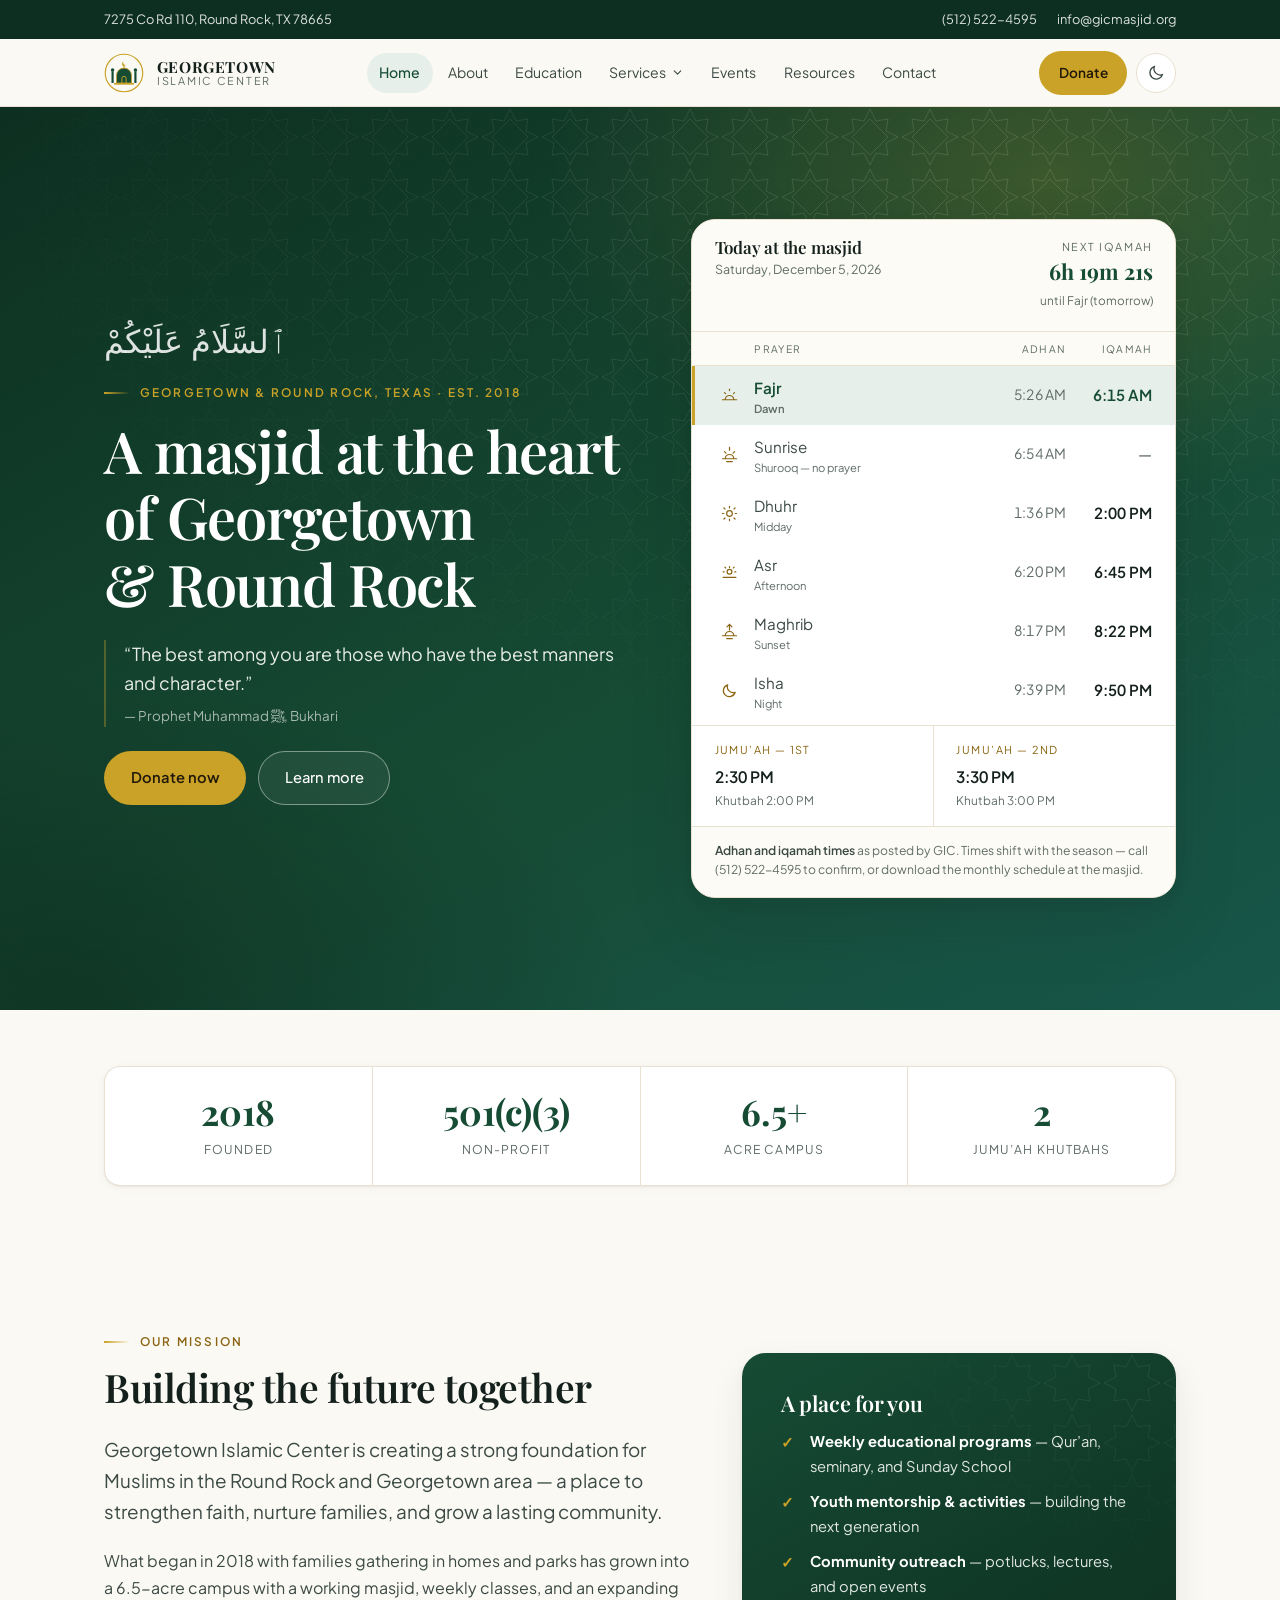
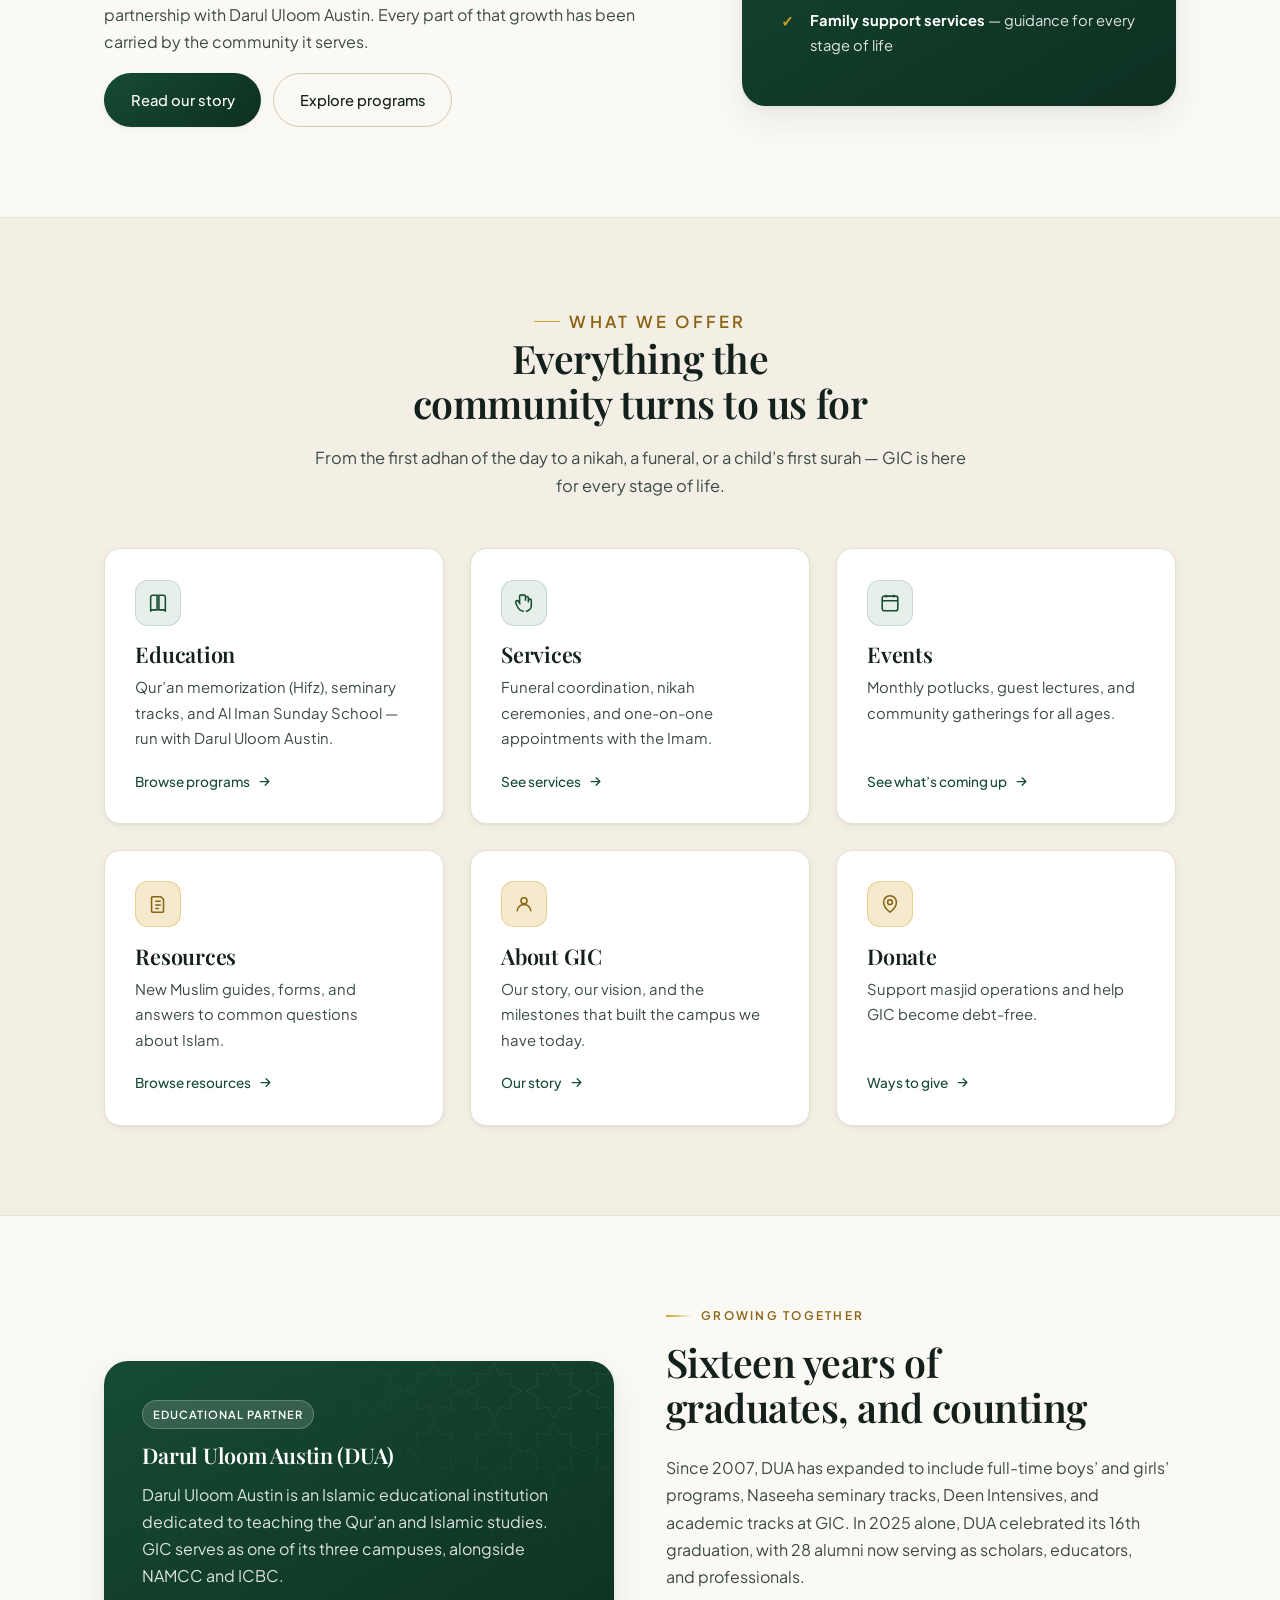
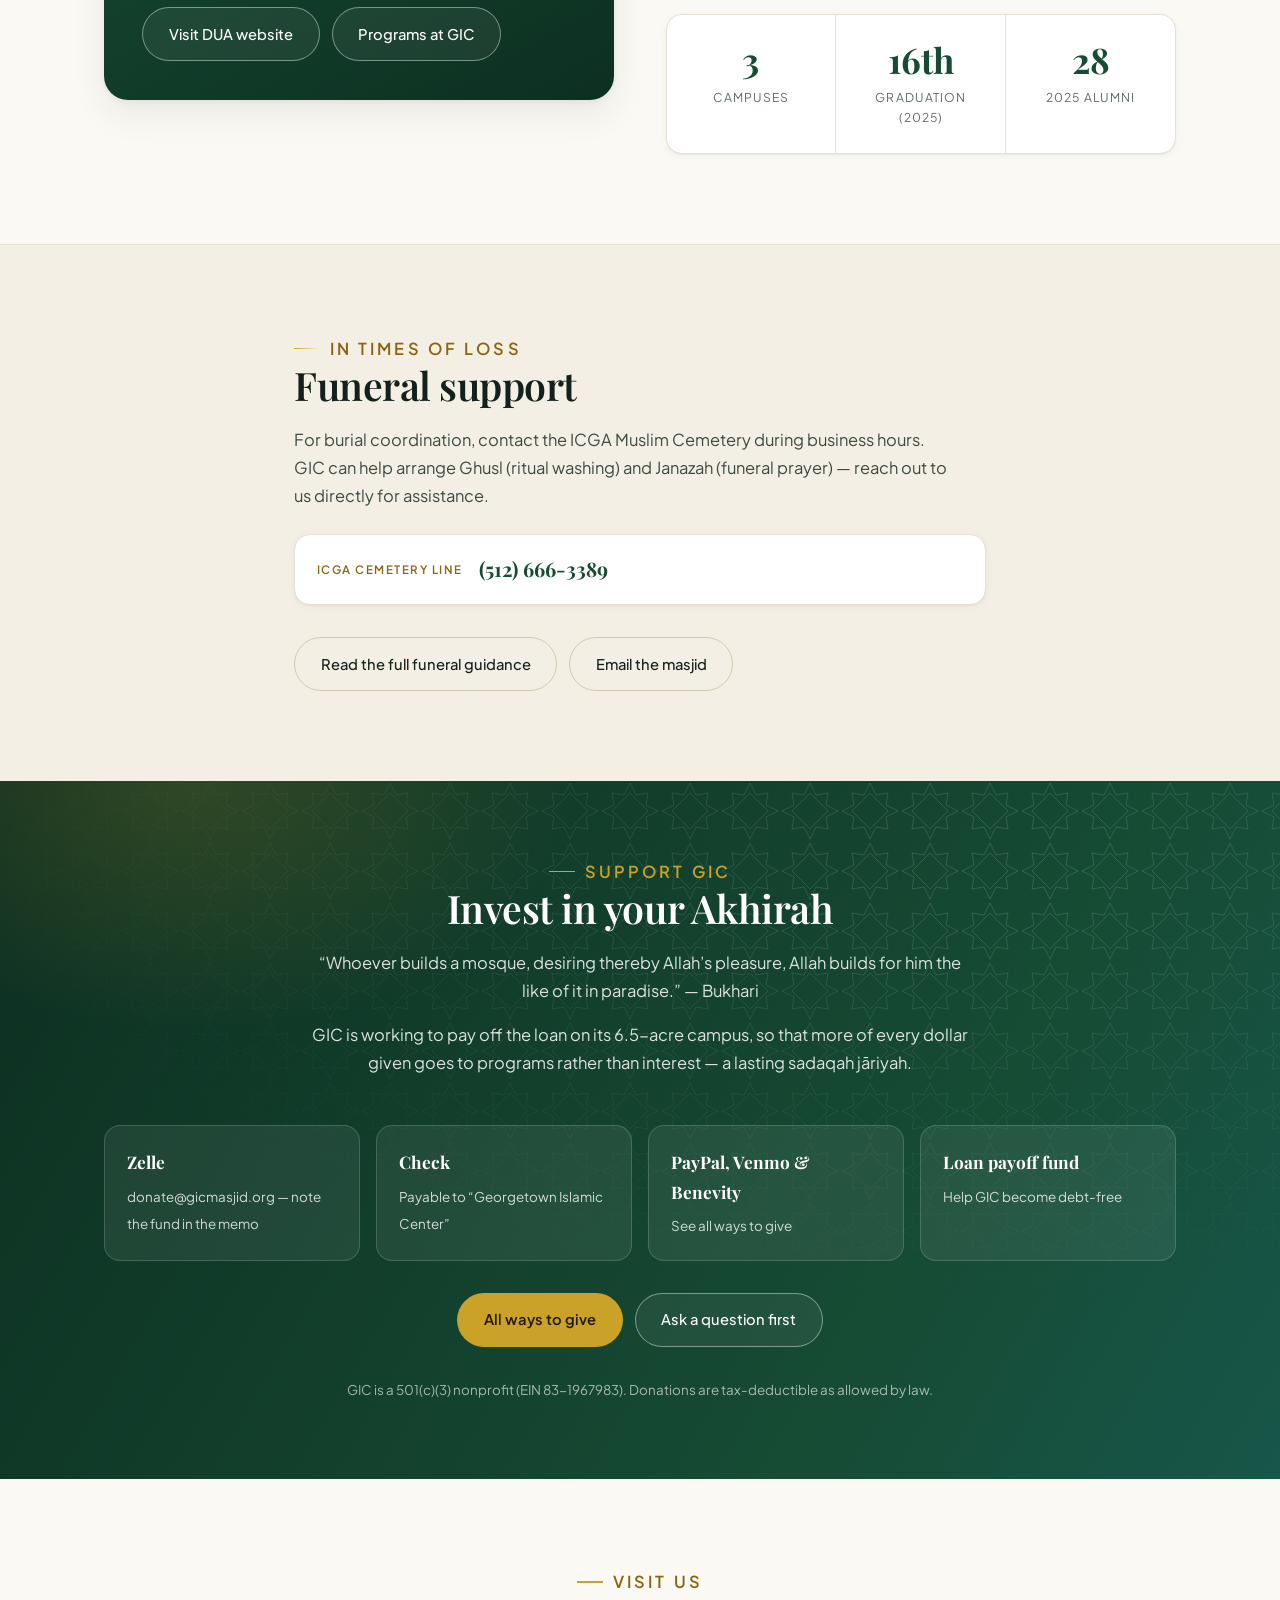
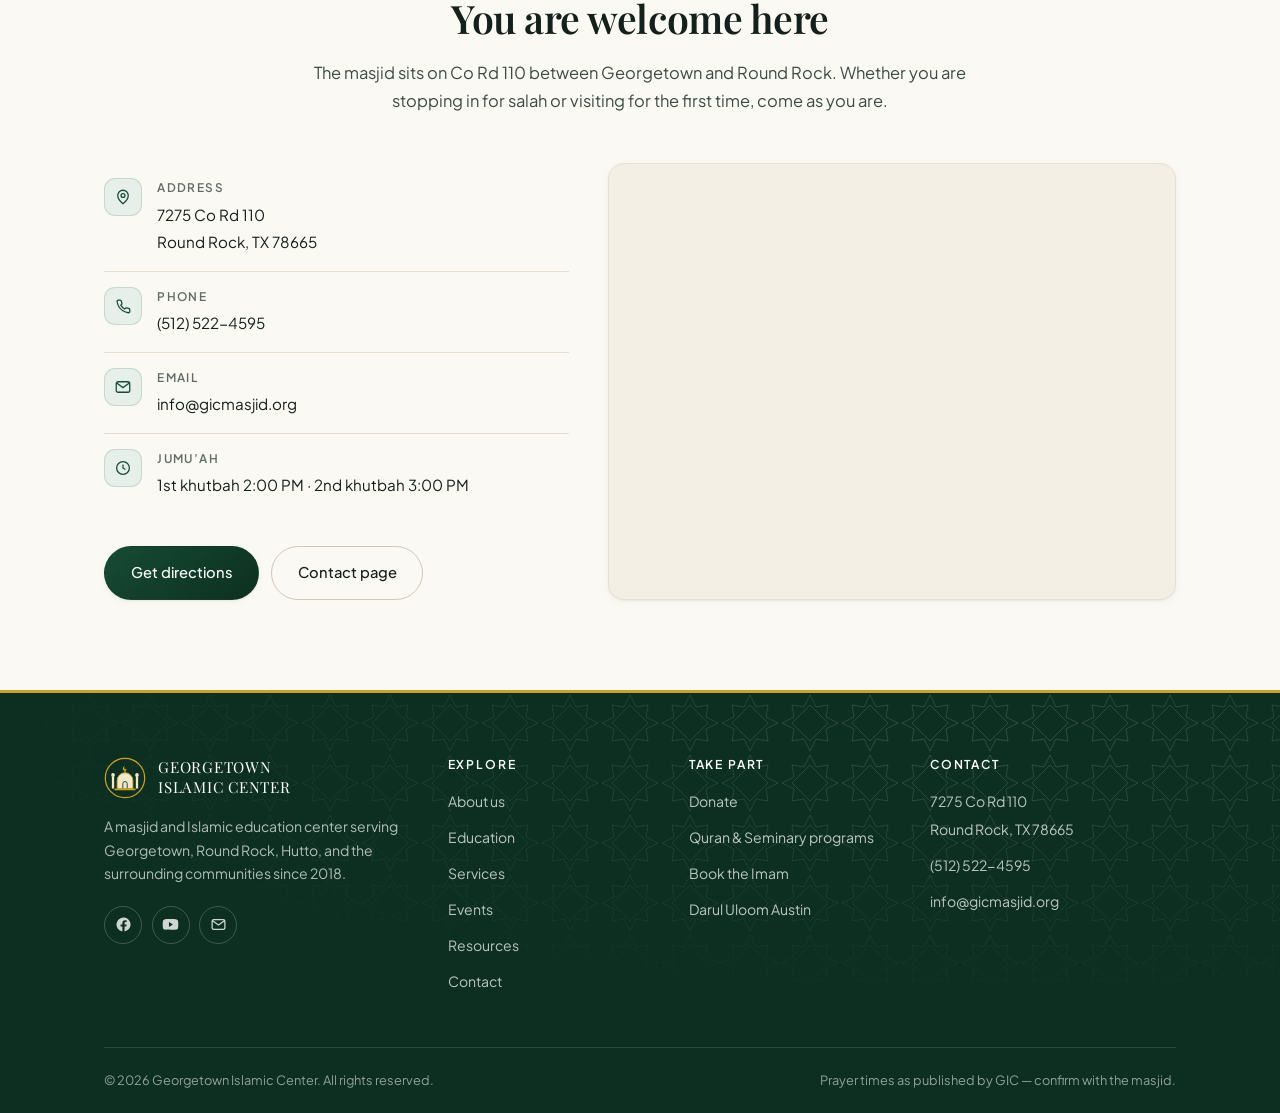
==== commit 570f2546: "Refresh the visual design and regroup mismatched page content Looks: - Warmer surfaces, deeper ink, " ====
--- a/index.html
+++ b/index.html
@@ -103,7 +103,10 @@
         <p class="hero-arabic" dir="rtl" lang="ar">ٱلسَّلَامُ عَلَيْكُمْ</p>
         <p class="eyebrow">Georgetown &amp; Round Rock, Texas &middot; Est. 2018</p>
         <h1>A masjid at the heart of Georgetown &amp; Round Rock</h1>
-        <p class="lead">&ldquo;The best among you are those who have the best manners and character.&rdquo; <span style="opacity:.75">&mdash; Prophet Muhammad ﷺ, Bukhari</span></p>
+        <blockquote class="quote">
+          &ldquo;The best among you are those who have the best manners and character.&rdquo;
+          <cite>&mdash; Prophet Muhammad ﷺ, Bukhari</cite>
+        </blockquote>
         <div class="btn-row mt-1">
           <a class="btn btn-gold" href="donate.html">Donate now</a>
           <a class="btn btn-onDark" href="about.html">Learn more</a>
@@ -172,10 +175,10 @@
         <div class="pattern-overlay" aria-hidden="true"></div>
         <h3>A place for you</h3>
         <ul class="check-list" style="margin-bottom:0;">
-          <li style="color:rgba(255,255,255,.88)"><b>Weekly educational programs</b> &mdash; Qur&rsquo;an, seminary, and Sunday School</li>
-          <li style="color:rgba(255,255,255,.88)"><b>Youth mentorship &amp; activities</b> &mdash; building the next generation</li>
-          <li style="color:rgba(255,255,255,.88)"><b>Community outreach</b> &mdash; potlucks, lectures, and open events</li>
-          <li style="color:rgba(255,255,255,.88)"><b>Family support services</b> &mdash; guidance for every stage of life</li>
+          <li><b>Weekly educational programs</b> &mdash; Qur&rsquo;an, seminary, and Sunday School</li>
+          <li><b>Youth mentorship &amp; activities</b> &mdash; building the next generation</li>
+          <li><b>Community outreach</b> &mdash; potlucks, lectures, and open events</li>
+          <li><b>Family support services</b> &mdash; guidance for every stage of life</li>
         </ul>
       </div>
     </div>
@@ -233,36 +236,11 @@
 <section>
   <div class="wrap">
     <div class="split">
-      <div>
-        <p class="eyebrow">In times of loss</p>
-        <h2>Funeral services</h2>
-        <p>For burial coordination, contact the ICGA Muslim Cemetery during business hours. GIC can help arrange Ghusl (ritual washing) and Janazah (funeral prayer) &mdash; reach out to us directly for assistance.</p>
-        <div class="notice">
-          <p><strong>ICGA Cemetery line:</strong> <a href="tel:+15126663389">(512) 666-3389</a></p>
-        </div>
-        <p class="mt-1"><a href="services.html#funeral-services">Read the full funeral guidance <svg viewBox="0 0 24 24" width="15" height="15" fill="none" stroke="currentColor" stroke-width="2" stroke-linecap="round" stroke-linejoin="round" aria-hidden="true"><path d="M5 12h14M13 6l6 6-6 6"/></svg></a></p>
-      </div>
-      <div>
-        <p class="eyebrow">Sadaqah j&#257;riyah</p>
-        <h2>Help GIC become debt-free</h2>
-        <p>GIC is working to pay off the loan on its campus so that more of every dollar donated goes directly to programs, not interest. Every contribution toward the loan payoff brings the community closer to a debt-free masjid.</p>
-        <div class="btn-row">
-          <a class="btn btn-primary" href="donate.html">Support the loan payoff</a>
-          <a class="btn btn-ghost" href="donate.html">All ways to give</a>
-        </div>
-      </div>
-    </div>
-  </div>
-</section>
-
-<section class="bg-alt">
-  <div class="wrap">
-    <div class="split">
       <div class="frame">
         <div class="pattern-overlay" aria-hidden="true"></div>
-        <span class="tag" style="background:rgba(255,255,255,.14);color:#fff;">Educational partner</span>
+        <span class="tag">Educational partner</span>
         <h3>Darul Uloom Austin (DUA)</h3>
-        <p style="color:rgba(255,255,255,.88)">Darul Uloom Austin is an Islamic educational institution dedicated to teaching the Qur&rsquo;an and Islamic studies. GIC serves as one of its three campuses, alongside NAMCC and ICBC.</p>
+        <p>Darul Uloom Austin is an Islamic educational institution dedicated to teaching the Qur&rsquo;an and Islamic studies. GIC serves as one of its three campuses, alongside NAMCC and ICBC.</p>
         <div class="btn-row">
           <a class="btn btn-onDark" href="https://darululoomaustin.org/" target="_blank" rel="noopener">Visit DUA website</a>
           <a class="btn btn-onDark" href="education.html">Programs at GIC</a>
@@ -282,6 +260,24 @@
   </div>
 </section>
 
+<section class="bg-alt">
+  <div class="wrap wrap-narrow">
+    <div class="section-head" style="margin-bottom:1.5rem;">
+      <p class="eyebrow">In times of loss</p>
+      <h2>Funeral support</h2>
+      <p>For burial coordination, contact the ICGA Muslim Cemetery during business hours. GIC can help arrange Ghusl (ritual washing) and Janazah (funeral prayer) &mdash; reach out to us directly for assistance.</p>
+    </div>
+    <div class="callout-line">
+      <b>ICGA Cemetery line</b>
+      <a href="tel:+15126663389">(512) 666-3389</a>
+    </div>
+    <div class="btn-row mt-2">
+      <a class="btn btn-ghost" href="services.html#funeral-services">Read the full funeral guidance</a>
+      <a class="btn btn-ghost" href="mailto:info@gicmasjid.org">Email the masjid</a>
+    </div>
+  </div>
+</section>
+
 <section class="cta-band">
   <div class="hero-pattern" aria-hidden="true"></div>
   <div class="wrap">
@@ -289,6 +285,7 @@
       <p class="eyebrow center">Support GIC</p>
       <h2>Invest in your Akhirah</h2>
       <p>&ldquo;Whoever builds a mosque, desiring thereby Allah&rsquo;s pleasure, Allah builds for him the like of it in paradise.&rdquo; &mdash; Bukhari</p>
+      <p class="mt-1">GIC is working to pay off the loan on its 6.5-acre campus, so that more of every dollar given goes to programs rather than interest &mdash; a lasting sadaqah j&#257;riyah.</p>
     </div>
     <div class="donate-grid">
       <a class="donate-card" href="mailto:donate@gicmasjid.org">
@@ -303,12 +300,16 @@
         <b>PayPal, Venmo &amp; Benevity</b>
         <span>See all ways to give</span>
       </a>
-      <a class="donate-card" href="mailto:info@gicmasjid.org">
-        <b>Questions?</b>
-        <span>info@gicmasjid.org</span>
-      </a>
-    </div>
-    <p class="mt-2" style="font-size:.84rem;color:rgba(255,255,255,.62);margin-bottom:0;">
+      <a class="donate-card" href="mailto:info@gicmasjid.org?subject=Loan%20Payoff%20Donation">
+        <b>Loan payoff fund</b>
+        <span>Help GIC become debt-free</span>
+      </a>
+    </div>
+    <div class="btn-row mt-2" style="justify-content:center;">
+      <a class="btn btn-gold" href="donate.html">All ways to give</a>
+      <a class="btn btn-onDark" href="mailto:info@gicmasjid.org">Ask a question first</a>
+    </div>
+    <p class="mt-2 center" style="font-size:.84rem;color:rgba(255,255,255,.62);margin-bottom:0;">
       GIC is a 501(c)(3) nonprofit (EIN 83-1967983). Donations are tax-deductible as allowed by law.
     </p>
   </div>
--- a/assets/css/site.css
+++ b/assets/css/site.css
@@ -1,761 +1,926 @@
-/* =========================================================
-   Georgetown Islamic Center (GIC) — design system
-   Deep green + gold + warm ivory, echoing GIC's own brand
-   ========================================================= */
-
-:root {
-  /* Brand */
-  --gold:        #c9a227;
-  --gold-deep:   #8a6412;   /* label/text gold — 4.5:1+ on light surfaces */
-  --gold-soft:   #f3e7c9;
-  --green:       #164b34;
-  --green-deep:  #0d2f21;
-  --green-soft:  #e7f0ea;
-
-  /* Surfaces & text (light) */
-  --bg:          #fbf9f5;
-  --bg-alt:      #f4efe6;
-  --surface:     #ffffff;
-  --surface-2:   #fdfbf7;
-  --ink:         #16211d;
-  --ink-2:       #3c4a45;
-  --ink-3:       #5f6c67;
-  --line:        #e6ded0;
-  --line-strong: #d6cab4;
-  --link:        #164b34;
-  --accent:      #164b34;   /* accent that reads on --surface */
-
-  --shadow-sm: 0 1px 2px rgba(22, 33, 29, .06), 0 2px 8px rgba(22, 33, 29, .04);
-  --shadow-md: 0 2px 6px rgba(22, 33, 29, .06), 0 12px 32px rgba(22, 33, 29, .08);
-  --shadow-lg: 0 4px 12px rgba(22, 33, 29, .08), 0 24px 60px rgba(22, 33, 29, .12);
-
-  --radius:    14px;
-  --radius-lg: 22px;
-  --radius-sm: 9px;
-
-  --font-display: "Playfair Display", "Iowan Old Style", Georgia, serif;
-  --font-body: "Plus Jakarta Sans", -apple-system, BlinkMacSystemFont, "Segoe UI", Roboto, sans-serif;
-
-  --wrap: 1160px;
-  --gutter: clamp(1.15rem, 4vw, 2.75rem);
-
-  --pattern-ink: rgba(22, 75, 52, .1);
-}
-
-@media (prefers-color-scheme: dark) {
-  :root:not([data-theme="light"]) {
-    --bg:          #0d1411;
-    --bg-alt:      #121b17;
-    --surface:     #151f1a;
-    --surface-2:   #19241f;
-    --ink:         #edeae2;
-    --ink-2:       #bcc4bf;
-    --ink-3:       #8b9691;
-    --line:        #26332c;
-    --line-strong: #35453c;
-    --link:        #d8b94a;
-    --accent:      #d8b94a;
-    --gold-deep:   #e0c463;
-    --green-soft:  #16302a;
-    --gold-soft:   #2b2519;
-    --shadow-sm: 0 1px 2px rgba(0,0,0,.4);
-    --shadow-md: 0 2px 6px rgba(0,0,0,.35), 0 12px 32px rgba(0,0,0,.35);
-    --shadow-lg: 0 4px 12px rgba(0,0,0,.4), 0 24px 60px rgba(0,0,0,.45);
-    --pattern-ink: rgba(201, 162, 39, .09);
-  }
-}
-
-:root[data-theme="dark"] {
-  --bg:          #0d1411;
-  --bg-alt:      #121b17;
-  --surface:     #151f1a;
-  --surface-2:   #19241f;
-  --ink:         #edeae2;
-  --ink-2:       #bcc4bf;
-  --ink-3:       #8b9691;
-  --line:        #26332c;
-  --line-strong: #35453c;
-  --link:        #d8b94a;
-  --accent:      #d8b94a;
-  --gold-deep:   #e0c463;
-  --green-soft:  #16302a;
-  --gold-soft:   #2b2519;
-  --shadow-sm: 0 1px 2px rgba(0,0,0,.4);
-  --shadow-md: 0 2px 6px rgba(0,0,0,.35), 0 12px 32px rgba(0,0,0,.35);
-  --shadow-lg: 0 4px 12px rgba(0,0,0,.4), 0 24px 60px rgba(0,0,0,.45);
-  --pattern-ink: rgba(201, 162, 39, .09);
-}
-
-/* ---------- Base ---------- */
-
-*, *::before, *::after { box-sizing: border-box; }
-
-html { -webkit-text-size-adjust: 100%; scroll-behavior: smooth; overflow-x: hidden; }
-@media (prefers-reduced-motion: reduce) { html { scroll-behavior: auto; } }
-
-body {
-  margin: 0;
-  background: var(--bg);
-  color: var(--ink);
-  font-family: var(--font-body);
-  font-size: 1rem;
-  line-height: 1.68;
-  -webkit-font-smoothing: antialiased;
-  overflow-x: hidden;
-}
-
-h1, h2, h3, h4 {
-  font-family: var(--font-display);
-  font-weight: 600;
-  line-height: 1.18;
-  letter-spacing: -0.005em;
-  color: var(--ink);
-  margin: 0 0 .6em;
-  text-wrap: balance;
-}
-
-h1 { font-size: clamp(2.1rem, 5.2vw, 3.5rem); }
-h2 { font-size: clamp(1.65rem, 3.6vw, 2.4rem); }
-h3 { font-size: clamp(1.12rem, 2vw, 1.35rem); }
-h4 { font-size: 1.02rem; }
-
-p { margin: 0 0 1.1em; color: var(--ink-2); text-wrap: pretty; }
-a { color: var(--link); text-underline-offset: 3px; }
-
-img, svg { max-width: 100%; }
-hr { border: 0; border-top: 1px solid var(--line); margin: 2.5rem 0; }
-
-:focus-visible {
-  outline: 2.5px solid var(--gold-deep);
-  outline-offset: 3px;
-  border-radius: 4px;
-}
-
-.skip-link {
-  position: absolute; left: -9999px; top: 0; z-index: 200;
-  background: var(--green); color: #fff; padding: .75rem 1.15rem;
-  border-radius: 0 0 var(--radius-sm) 0; font-size: .9rem;
-}
-.skip-link:focus { left: 0; }
-
-/* ---------- Layout ---------- */
-
-.wrap { width: 100%; max-width: var(--wrap); margin-inline: auto; padding-inline: var(--gutter); }
-.wrap-narrow { max-width: 780px; }
-
-section { padding-block: clamp(3.25rem, 7vw, 5.75rem); }
-section.tight { padding-block: clamp(2.25rem, 4.5vw, 3.5rem); }
-.bg-alt { background: var(--bg-alt); }
-.bg-surface { background: var(--surface); }
-
-.eyebrow {
-  font-family: var(--font-body);
-  font-size: .74rem; font-weight: 600;
-  letter-spacing: .19em; text-transform: uppercase;
-  color: var(--gold-deep);
-  margin: 0 0 .85rem;
-  display: flex; align-items: center; gap: .6rem;
-}
-.eyebrow::before {
-  content: ""; width: 26px; height: 1.5px; background: var(--gold); flex: none;
-}
-.eyebrow.center { justify-content: center; }
-
-.section-head { max-width: 640px; margin-bottom: clamp(2rem, 4vw, 3rem); }
-.section-head.center { margin-inline: auto; text-align: center; }
-.section-head.center .eyebrow { justify-content: center; }
-.section-head p { font-size: 1.03rem; margin-bottom: 0; }
-
-.lead { font-size: clamp(1.03rem, 1.9vw, 1.18rem); color: var(--ink-2); }
-
-.grid { display: grid; gap: clamp(1rem, 2.2vw, 1.6rem); }
-.g-2 { grid-template-columns: repeat(auto-fit, minmax(280px, 1fr)); }
-.g-3 { grid-template-columns: repeat(auto-fit, minmax(265px, 1fr)); }
-.g-4 { grid-template-columns: repeat(auto-fit, minmax(210px, 1fr)); }
-
-/* ---------- Buttons ---------- */
-
-.btn {
-  display: inline-flex; align-items: center; justify-content: center; gap: .55rem;
-  font-family: var(--font-body); font-size: .92rem; font-weight: 500;
-  padding: .82rem 1.5rem;
-  border-radius: 999px;
-  border: 1.5px solid transparent;
-  text-decoration: none;
-  cursor: pointer;
-  transition: transform .18s ease, background-color .18s ease, color .18s ease, border-color .18s ease, box-shadow .18s ease;
-  white-space: nowrap;
-}
-.btn:hover { transform: translateY(-2px); }
-.btn:active { transform: translateY(0); }
-@media (prefers-reduced-motion: reduce) { .btn:hover { transform: none; } }
-
-.btn-primary { background: var(--green); color: #fff; box-shadow: var(--shadow-sm); }
-.btn-primary:hover { background: var(--green-deep); box-shadow: var(--shadow-md); }
-
-.btn-gold { background: var(--gold); color: #21180a; }
-.btn-gold:hover { background: #7d6029; color: #fff; }
-
-.btn-ghost { border-color: var(--line-strong); color: var(--ink); background: transparent; }
-.btn-ghost:hover { border-color: var(--gold-deep); background: var(--surface); }
-
-.btn-onDark { border-color: rgba(255,255,255,.42); color: #fff; background: rgba(255,255,255,.05); }
-.btn-onDark:hover { background: #fff; color: var(--green-deep); border-color: #fff; }
-
-.btn-sm { padding: .6rem 1.1rem; font-size: .85rem; }
-
-.btn-row { display: flex; flex-wrap: wrap; gap: .75rem; }
-
-/* ---------- Header ---------- */
-
-.topbar {
-  background: var(--green-deep);
-  color: rgba(255,255,255,.82);
-  font-size: .8rem;
-}
-.topbar .wrap {
-  display: flex; align-items: center; justify-content: space-between;
-  gap: 1rem; padding-block: .55rem; flex-wrap: wrap;
-}
-.topbar a { color: rgba(255,255,255,.86); text-decoration: none; }
-.topbar a:hover { color: var(--gold); }
-.topbar-links { display: flex; gap: 1.25rem; align-items: center; flex-wrap: wrap; }
-.topbar-meta { display: flex; gap: 1.25rem; align-items: center; }
-@media (max-width: 720px) { .topbar-meta { display: none; } }
-
-.site-header {
-  position: sticky; top: 0; z-index: 100;
-  border-bottom: 1px solid var(--line);
-}
-/* The translucent blur lives on a pseudo-element, not on .site-header itself:
-   backdrop-filter makes an element the containing block for fixed-position
-   descendants, which would clip the mobile nav drawer to the header's height. */
-.site-header::before {
-  content: ""; position: absolute; inset: 0; z-index: -1;
-  background: color-mix(in srgb, var(--bg) 88%, transparent);
-  backdrop-filter: blur(14px);
-}
-.site-header .wrap {
-  display: flex; align-items: center; justify-content: space-between;
-  gap: 1rem; padding-block: .7rem;
-}
-
-.brand { display: flex; align-items: center; gap: .8rem; text-decoration: none; color: var(--ink); }
-.brand svg { width: 40px; height: 40px; flex: none; }
-.brand-text { display: flex; flex-direction: column; line-height: 1.15; }
-.brand-name {
-  font-family: var(--font-display); font-weight: 700;
-  font-size: .96rem; letter-spacing: .04em; text-transform: uppercase;
-}
-.brand-sub { font-size: .68rem; letter-spacing: .16em; text-transform: uppercase; color: var(--ink-3); }
-
-.nav { display: flex; align-items: center; gap: .15rem; }
-.nav a {
-  padding: .5rem .78rem; border-radius: 999px;
-  font-size: .88rem; color: var(--ink-2); text-decoration: none;
-  transition: color .16s ease, background-color .16s ease;
-}
-.nav a:hover { color: var(--ink); background: var(--bg-alt); }
-.nav a[aria-current="page"] { color: var(--accent); background: var(--green-soft); font-weight: 500; }
-
-/* ---------- Nav dropdown (Services) ---------- */
-
-.nav [data-dropdown] { position: relative; }
-.nav [data-dropdown-trigger] { display: inline-flex; align-items: center; gap: .3rem; }
-.nav [data-dropdown-trigger] svg { width: 13px; height: 13px; transition: transform .18s ease; }
-.nav-submenu {
-  list-style: none; margin: 0; padding: .4rem;
-  display: none; flex-direction: column; gap: .1rem;
-}
-@media (min-width: 1025px) {
-  .nav [data-dropdown]:hover [data-dropdown-trigger] svg,
-  .nav [data-dropdown][data-open="true"] [data-dropdown-trigger] svg { transform: rotate(180deg); }
-  .nav-submenu {
-    position: absolute; top: calc(100% + 6px); left: 0; min-width: 190px;
-    background: var(--surface); border: 1px solid var(--line); border-radius: var(--radius-sm);
-    box-shadow: var(--shadow-lg); z-index: 10;
-  }
-  .nav [data-dropdown]:hover .nav-submenu,
-  .nav [data-dropdown][data-open="true"] .nav-submenu { display: flex; }
-  .nav-submenu a { border-radius: 8px; }
-}
-@media (max-width: 1024px) {
-  .nav-submenu { padding-left: 1rem; display: flex; }
-  .nav-submenu a { font-size: .9rem; color: var(--ink-3); }
-}
-
-.header-actions { display: flex; align-items: center; gap: .55rem; }
-
-.icon-btn {
-  width: 40px; height: 40px; display: grid; place-items: center;
-  border-radius: 50%; border: 1px solid var(--line);
-  background: var(--surface); color: var(--ink-2); cursor: pointer;
-  transition: border-color .16s ease, color .16s ease;
-}
-.icon-btn:hover { border-color: var(--gold-deep); color: var(--ink); }
-.icon-btn svg { width: 18px; height: 18px; }
-
-.nav-toggle { display: none; }
-@media (max-width: 1024px) {
-  .nav-toggle { display: grid; }
-  .nav {
-    position: fixed; inset: 0 0 0 auto; width: min(330px, 84vw);
-    background: var(--surface); border-left: 1px solid var(--line);
-    flex-direction: column; align-items: stretch; gap: .2rem;
-    /* --nav-top is set from the live header height when the drawer opens, so
-       the first link never tucks under the sticky header (the topbar above it
-       is only present at the top of the page). */
-    padding: var(--nav-top, 5.5rem) 1.25rem 2rem;
-    transform: translateX(100%); transition: transform .28s cubic-bezier(.4,0,.2,1);
-    box-shadow: var(--shadow-lg); overflow-y: auto;
-  }
-  .nav[data-open="true"] { transform: translateX(0); }
-  .nav a { padding: .8rem .9rem; border-radius: var(--radius-sm); font-size: .96rem; }
-  .nav-backdrop {
-    position: fixed; inset: 0; background: rgba(10,16,13,.45);
-    opacity: 0; pointer-events: none; transition: opacity .28s ease; z-index: 99;
-  }
-  .nav-backdrop[data-open="true"] { opacity: 1; pointer-events: auto; }
-}
-@media (min-width: 1025px) { .nav-backdrop { display: none; } }
-.hide-donate { display: inline-flex; }
-@media (max-width: 560px) { .hide-donate { display: none; } }
-
-/* ---------- Geometric pattern ---------- */
-
-.pattern {
-  background-image: url("data:image/svg+xml,%3Csvg xmlns='http://www.w3.org/2000/svg' width='60' height='60' viewBox='0 0 60 60'%3E%3Cg fill='none' stroke='%23ffffff' stroke-opacity='.13' stroke-width='1'%3E%3Cpath d='M30 2 36 14 48 12 46 24 58 30 46 36 48 48 36 46 30 58 24 46 12 48 14 36 2 30 14 24 12 12 24 14Z'/%3E%3Cpath d='M30 12 39 21 48 30 39 39 30 48 21 39 12 30 21 21Z'/%3E%3C/g%3E%3C/svg%3E");
-  background-size: 60px 60px;
-}
-
-/* ---------- Hero ---------- */
-
-.hero {
-  position: relative;
-  background: linear-gradient(150deg, var(--green-deep) 0%, var(--green) 58%, #17564a 100%);
-  color: #fff;
-  overflow: hidden;
-  padding-block: clamp(3.5rem, 9vw, 7rem);
-}
-.hero::before {
-  content: ""; position: absolute; inset: 0;
-  background-image: inherit;
-  opacity: .5;
-}
-.hero-pattern {
-  position: absolute; inset: 0; pointer-events: none;
-  background-image: url("data:image/svg+xml,%3Csvg xmlns='http://www.w3.org/2000/svg' width='60' height='60' viewBox='0 0 60 60'%3E%3Cg fill='none' stroke='%23ffffff' stroke-opacity='.14' stroke-width='1'%3E%3Cpath d='M30 2 36 14 48 12 46 24 58 30 46 36 48 48 36 46 30 58 24 46 12 48 14 36 2 30 14 24 12 12 24 14Z'/%3E%3Cpath d='M30 12 39 21 48 30 39 39 30 48 21 39 12 30 21 21Z'/%3E%3C/g%3E%3C/svg%3E");
-  background-size: 60px 60px;
-  mask-image: radial-gradient(115% 90% at 78% 12%, #000 5%, transparent 72%);
-  -webkit-mask-image: radial-gradient(115% 90% at 78% 12%, #000 5%, transparent 72%);
-}
-.hero .wrap { position: relative; z-index: 1; }
-.hero h1 { color: #fff; margin-bottom: .45em; }
-.hero p { color: rgba(255,255,255,.86); }
-.hero .eyebrow { color: var(--gold); }
-.hero .eyebrow::before { background: var(--gold); }
-
-.hero-layout { display: grid; gap: clamp(2rem, 4vw, 3.5rem); align-items: center; }
-@media (min-width: 940px) { .hero-layout { grid-template-columns: 1.05fr .95fr; } }
-
-.hero-arabic {
-  font-size: clamp(1.4rem, 3vw, 1.85rem);
-  color: var(--gold);
-  margin-bottom: .5rem;
-  line-height: 1.9;
-  font-family: "Scheherazade New", "Noto Naskh Arabic", "Times New Roman", serif;
-}
-
-.page-hero {
-  position: relative;
-  background: linear-gradient(140deg, var(--green-deep), var(--green));
-  color: #fff; overflow: hidden;
-  padding-block: clamp(2.75rem, 6vw, 4.5rem);
-}
-.page-hero .wrap { position: relative; z-index: 1; }
-.page-hero h1 { color: #fff; margin-bottom: .3em; }
-.page-hero p { color: rgba(255,255,255,.85); max-width: 62ch; margin-bottom: 0; }
-.page-hero .eyebrow { color: var(--gold); }
-.page-hero .eyebrow::before { background: var(--gold); }
-
-.crumbs { font-size: .8rem; color: rgba(255,255,255,.6); margin-bottom: 1rem; }
-.crumbs a { color: rgba(255,255,255,.78); text-decoration: none; }
-.crumbs a:hover { color: var(--gold); }
-
-/* ---------- Prayer times card ---------- */
-
-/* The prayer card sits inside the dark hero — keep its own light-surface colours. */
-.hero .prayer-card p,
-.page-hero .prayer-card p { color: var(--ink-2); }
-.hero .prayer-card .prayer-card__date,
-.page-hero .prayer-card .prayer-card__date { color: var(--ink-3); }
-.hero .prayer-card .prayer-card__foot,
-.page-hero .prayer-card .prayer-card__foot { color: var(--ink-3); }
-
-.prayer-card {
-  background: var(--surface);
-  border: 1px solid var(--line);
-  border-radius: var(--radius-lg);
-  box-shadow: var(--shadow-lg);
-  overflow: hidden;
-  color: var(--ink);
-}
-.prayer-card__head {
-  padding: 1.15rem 1.4rem;
-  border-bottom: 1px solid var(--line);
-  display: flex; justify-content: space-between; align-items: flex-start; gap: 1rem;
-  background: var(--surface-2);
-}
-.prayer-card__head h3 { margin: 0 0 .15rem; font-size: 1.06rem; }
-.prayer-card__date { font-size: .78rem; color: var(--ink-3); margin: 0; line-height: 1.5; }
-.prayer-card__hijri { color: var(--gold-deep); font-weight: 500; }
-
-.countdown {
-  text-align: right; flex: none;
-}
-.countdown-label { font-size: .68rem; letter-spacing: .14em; text-transform: uppercase; color: var(--ink-3); display: block; }
-.countdown-value {
-  font-family: var(--font-display); font-size: 1.32rem; font-weight: 700;
-  color: var(--accent); font-variant-numeric: tabular-nums; display: block; line-height: 1.3;
-}
-.countdown-name { font-size: .74rem; color: var(--ink-3); }
-
-.prayer-rows { list-style: none; margin: 0; padding: .35rem 0; }
-.prayer-rows li {
-  display: grid; grid-template-columns: 1.6rem 1fr auto;
-  align-items: center; gap: .85rem;
-  padding: .62rem 1.4rem;
-  font-size: .95rem;
-  border-left: 3px solid transparent;
-}
-.prayer-rows li .p-icon { color: var(--gold-deep); display: grid; place-items: center; }
-.prayer-rows li .p-icon svg { width: 17px; height: 17px; }
-.prayer-rows li .p-name { color: var(--ink-2); }
-.prayer-rows li .p-name small { display: block; font-size: .7rem; color: var(--ink-3); line-height: 1.3; }
-.prayer-rows li .p-time {
-  font-variant-numeric: tabular-nums; font-weight: 600; color: var(--ink);
-  letter-spacing: .01em;
-}
-.prayer-rows li[data-next="true"] {
-  background: var(--green-soft);
-  border-left-color: var(--gold);
-}
-.prayer-rows li[data-next="true"] .p-name,
-.prayer-rows li[data-next="true"] .p-time { color: var(--accent); font-weight: 600; }
-.prayer-rows li.is-sun { opacity: .82; }
-
-.prayer-card__foot {
-  padding: .9rem 1.4rem 1.15rem;
-  border-top: 1px solid var(--line);
-  background: var(--surface-2);
-  font-size: .76rem; color: var(--ink-3); line-height: 1.55;
-}
-.prayer-card__foot strong { color: var(--ink-2); font-weight: 600; }
-
-.jumuah-strip {
-  display: grid; grid-template-columns: 1fr 1fr; gap: 1px;
-  background: var(--line);
-  border-top: 1px solid var(--line);
-}
-.jumuah-strip div { background: var(--surface); padding: .95rem 1.4rem; }
-.jumuah-strip span { display: block; font-size: .68rem; letter-spacing: .13em; text-transform: uppercase; color: var(--gold-deep); margin-bottom: .2rem; }
-.jumuah-strip b { font-size: .98rem; color: var(--ink); font-weight: 600; font-variant-numeric: tabular-nums; }
-.jumuah-strip small { display: block; font-size: .74rem; color: var(--ink-3); }
-
-/* ---------- Cards ---------- */
-
-.card {
-  background: var(--surface);
-  border: 1px solid var(--line);
-  border-radius: var(--radius);
-  padding: clamp(1.4rem, 2.4vw, 1.85rem);
-  box-shadow: var(--shadow-sm);
-  transition: transform .2s ease, box-shadow .2s ease, border-color .2s ease;
-  display: flex; flex-direction: column;
-}
-a.card { text-decoration: none; color: inherit; }
-a.card:hover, .card.hoverable:hover {
-  transform: translateY(-3px);
-  box-shadow: var(--shadow-md);
-  border-color: var(--line-strong);
-}
-@media (prefers-reduced-motion: reduce) { a.card:hover { transform: none; } }
-.card h3 { margin-bottom: .5rem; }
-.card p { font-size: .93rem; margin-bottom: 0; }
-.card p + p { margin-top: .7rem; }
-.card .card-link {
-  margin-top: auto; padding-top: 1.1rem;
-  font-size: .85rem; font-weight: 500; color: var(--accent);
-  display: inline-flex; align-items: center; gap: .4rem;
-}
-a.card:hover .card-link { gap: .65rem; }
-
-.card-icon {
-  width: 46px; height: 46px; border-radius: 12px;
-  display: grid; place-items: center; margin-bottom: 1.05rem;
-  background: var(--green-soft); color: var(--accent);
-  flex: none;
-}
-.card-icon svg { width: 22px; height: 22px; }
-.card-icon.gold { background: var(--gold-soft); color: var(--gold-deep); }
-
-.tag {
-  display: inline-block; font-size: .7rem; font-weight: 600;
-  letter-spacing: .09em; text-transform: uppercase;
-  padding: .28rem .62rem; border-radius: 999px;
-  background: var(--gold-soft); color: var(--gold-deep);
-  margin-bottom: .8rem; align-self: flex-start;
-}
-.tag.green { background: var(--green-soft); color: var(--accent); }
-
-/* Definition list used for schedules / fees */
-.meta-list { margin: 1.1rem 0 0; padding: 0; border-top: 1px solid var(--line); }
-.meta-list div {
-  display: flex; justify-content: space-between; gap: 1rem;
-  padding: .58rem 0; border-bottom: 1px solid var(--line);
-  font-size: .875rem;
-}
-.meta-list dt { color: var(--ink-3); margin: 0; }
-.meta-list dd { margin: 0; color: var(--ink); font-weight: 500; text-align: right; }
-
-/* ---------- Stats ---------- */
-
-.stats { display: grid; grid-template-columns: repeat(auto-fit, minmax(160px, 1fr)); gap: 1px; background: var(--line); border: 1px solid var(--line); border-radius: var(--radius); overflow: hidden; }
-.stats div { background: var(--surface); padding: 1.5rem 1.25rem; text-align: center; }
-.stats b { display: block; font-family: var(--font-display); font-size: clamp(1.6rem, 3.4vw, 2.15rem); color: var(--accent); line-height: 1.1; }
-.stats span { display: block; font-size: .78rem; color: var(--ink-3); letter-spacing: .07em; text-transform: uppercase; margin-top: .4rem; }
-
-/* ---------- Timeline ---------- */
-
-.timeline { list-style: none; margin: 0; padding: 0; position: relative; }
-.timeline::before {
-  content: ""; position: absolute; left: 7px; top: .5rem; bottom: .5rem;
-  width: 2px; background: linear-gradient(var(--gold), var(--line));
-}
-.timeline li { position: relative; padding: 0 0 1.9rem 2.4rem; }
-.timeline li:last-child { padding-bottom: 0; }
-.timeline li::before {
-  content: ""; position: absolute; left: 0; top: .42rem;
-  width: 16px; height: 16px; border-radius: 50%;
-  background: var(--surface); border: 3px solid var(--gold);
-}
-.timeline h3 { font-size: 1.05rem; margin-bottom: .3rem; }
-.timeline .year {
-  font-size: .74rem; font-weight: 600; letter-spacing: .13em; text-transform: uppercase;
-  color: var(--gold-deep); display: block; margin-bottom: .2rem;
-}
-.timeline p { font-size: .93rem; margin-bottom: 0; }
-
-/* ---------- People ---------- */
-
-.person {
-  background: var(--surface); border: 1px solid var(--line);
-  border-radius: var(--radius); padding: 1.5rem 1.35rem; text-align: center;
-}
-.person .avatar {
-  width: 62px; height: 62px; border-radius: 50%; margin: 0 auto .9rem;
-  display: grid; place-items: center;
-  background: linear-gradient(140deg, var(--gold-soft), var(--green-soft));
-  color: var(--accent); font-family: var(--font-display); font-size: 1.22rem; font-weight: 700;
-  border: 1px solid var(--line);
-}
-.person h3 { font-size: 1.02rem; margin-bottom: .18rem; }
-.person span { display: block; font-size: .8rem; color: var(--ink-3); letter-spacing: .05em; }
-.person-mail {
-  display: inline-block; margin-top: .6rem;
-  font-size: .78rem; color: var(--accent); text-decoration: none;
-  overflow-wrap: anywhere;
-  border-bottom: 1px solid transparent; transition: border-color .16s ease;
-}
-.person-mail:hover { border-bottom-color: currentColor; }
-
-/* ---------- Callout / notice ---------- */
-
-.notice {
-  border: 1px solid var(--line);
-  border-left: 4px solid var(--gold);
-  background: var(--surface);
-  border-radius: var(--radius-sm);
-  padding: 1.1rem 1.3rem;
-  font-size: .9rem;
-  color: var(--ink-2);
-}
-.notice strong { color: var(--ink); }
-.notice p:last-child { margin-bottom: 0; }
-.notice.green { border-left-color: var(--green); }
-
-.check-list, .cross-list { list-style: none; margin: 0 0 1.2rem; padding: 0; }
-.check-list li, .cross-list li {
-  position: relative; padding-left: 1.85rem; margin-bottom: .55rem;
-  font-size: .92rem; color: var(--ink-2);
-}
-.check-list li::before, .cross-list li::before {
-  position: absolute; left: 0; top: 0;
-  font-size: .95rem; line-height: 1.68;
-}
-.check-list li::before { content: "✓"; color: #2f8a6a; font-weight: 700; }
-.cross-list li::before { content: "✕"; color: #c4553e; font-weight: 700; }
-
-.pill-set { display: flex; flex-wrap: wrap; gap: .5rem; margin: 0 0 1.25rem; padding: 0; list-style: none; }
-.pill-set li {
-  font-size: .82rem; padding: .38rem .85rem; border-radius: 999px;
-  background: var(--bg-alt); border: 1px solid var(--line); color: var(--ink-2);
-}
-
-/* ---------- Split feature ---------- */
-
-.split { display: grid; gap: clamp(2rem, 4vw, 3.5rem); align-items: center; }
-@media (min-width: 900px) { .split { grid-template-columns: 1fr 1fr; } }
-.split.wide-left { grid-template-columns: 1fr; }
-@media (min-width: 900px) { .split.wide-left { grid-template-columns: 1.15fr .85fr; } }
-
-.frame {
-  border-radius: var(--radius-lg);
-  background: linear-gradient(150deg, var(--green) 0%, var(--green-deep) 100%);
-  padding: clamp(1.75rem, 3vw, 2.5rem);
-  color: #fff; position: relative; overflow: hidden;
-  box-shadow: var(--shadow-md);
-}
-.frame h3, .frame h2 { color: #fff; }
-.frame p { color: rgba(255,255,255,.85); }
-.frame .pattern-overlay {
-  position: absolute; inset: 0; pointer-events: none; opacity: .5;
-  background-image: url("data:image/svg+xml,%3Csvg xmlns='http://www.w3.org/2000/svg' width='60' height='60' viewBox='0 0 60 60'%3E%3Cg fill='none' stroke='%23ffffff' stroke-opacity='.16' stroke-width='1'%3E%3Cpath d='M30 2 36 14 48 12 46 24 58 30 46 36 48 48 36 46 30 58 24 46 12 48 14 36 2 30 14 24 12 12 24 14Z'/%3E%3C/g%3E%3C/svg%3E");
-  background-size: 60px 60px;
-  mask-image: radial-gradient(90% 80% at 90% 8%, #000, transparent 70%);
-  -webkit-mask-image: radial-gradient(90% 80% at 90% 8%, #000, transparent 70%);
-}
-.frame > * { position: relative; z-index: 1; }
-
-/* ---------- CTA band ---------- */
-
-.cta-band {
-  position: relative; overflow: hidden;
-  background: linear-gradient(120deg, var(--green-deep), var(--green) 70%, #17564a);
-  color: #fff;
-  padding-block: clamp(3rem, 6vw, 4.75rem);
-}
-.cta-band h2 { color: #fff; }
-.cta-band p { color: rgba(255,255,255,.85); }
-.cta-band .wrap { position: relative; z-index: 1; }
-
-.donate-grid { display: grid; gap: 1rem; grid-template-columns: repeat(auto-fit, minmax(220px, 1fr)); margin-top: 1.75rem; }
-.donate-card {
-  background: rgba(255,255,255,.07);
-  border: 1px solid rgba(255,255,255,.16);
-  border-radius: var(--radius); padding: 1.3rem;
-  text-decoration: none; color: #fff; display: block;
-  transition: background-color .18s ease, border-color .18s ease, transform .18s ease;
-}
-.donate-card:hover { background: rgba(255,255,255,.13); border-color: var(--gold); transform: translateY(-3px); }
-.donate-card b { display: block; font-family: var(--font-display); font-size: 1.06rem; margin-bottom: .3rem; }
-.donate-card span { font-size: .84rem; color: rgba(255,255,255,.8); word-break: break-word; }
-
-/* ---------- Contact / map ---------- */
-
-.contact-grid { display: grid; gap: clamp(1.5rem, 3vw, 2.5rem); }
-@media (min-width: 900px) { .contact-grid { grid-template-columns: .9fr 1.1fr; } }
-
-.contact-list { list-style: none; margin: 0; padding: 0; }
-.contact-list li { display: flex; gap: .95rem; padding: .95rem 0; border-bottom: 1px solid var(--line); }
-.contact-list li:last-child { border-bottom: 0; }
-.contact-list .ci {
-  width: 38px; height: 38px; flex: none; border-radius: 10px;
-  display: grid; place-items: center; background: var(--green-soft); color: var(--accent);
-}
-.contact-list .ci svg { width: 18px; height: 18px; }
-.contact-list b { display: block; font-size: .74rem; letter-spacing: .12em; text-transform: uppercase; color: var(--ink-3); font-weight: 600; margin-bottom: .15rem; }
-.contact-list a, .contact-list span { color: var(--ink); text-decoration: none; font-size: .95rem; }
-.contact-list a:hover { color: var(--gold-deep); }
-
-.map-embed {
-  border: 1px solid var(--line); border-radius: var(--radius); overflow: hidden;
-  box-shadow: var(--shadow-sm); background: var(--bg-alt); min-height: 340px;
-  display: block; width: 100%;
-}
-.map-embed iframe { display: block; width: 100%; height: 100%; min-height: 340px; border: 0; }
-
-/* ---------- Table ---------- */
-
-.table-wrap { overflow-x: auto; border: 1px solid var(--line); border-radius: var(--radius); background: var(--surface); }
-table { width: 100%; border-collapse: collapse; font-size: .92rem; min-width: 460px; }
-th, td { padding: .85rem 1.15rem; text-align: left; border-bottom: 1px solid var(--line); }
-th { font-size: .74rem; letter-spacing: .1em; text-transform: uppercase; color: var(--ink-3); font-weight: 600; background: var(--surface-2); }
-tbody tr:last-child td { border-bottom: 0; }
-td { color: var(--ink-2); }
-td:first-child { color: var(--ink); font-weight: 500; }
-
-/* ---------- Accordion ---------- */
-
-details.faq {
-  border: 1px solid var(--line); border-radius: var(--radius-sm);
-  background: var(--surface); margin-bottom: .7rem; overflow: hidden;
-}
-details.faq summary {
-  cursor: pointer; padding: 1rem 1.25rem; font-weight: 500; font-size: .96rem;
-  list-style: none; display: flex; justify-content: space-between; align-items: center; gap: 1rem;
-  color: var(--ink);
-}
-details.faq summary::-webkit-details-marker { display: none; }
-details.faq summary::after {
-  content: "+"; font-size: 1.3rem; color: var(--gold-deep); line-height: 1; flex: none;
-  transition: transform .2s ease;
-}
-details.faq[open] summary::after { transform: rotate(45deg); }
-details.faq .faq-body { padding: 0 1.25rem 1.15rem; font-size: .92rem; color: var(--ink-2); }
-details.faq .faq-body p:last-child { margin-bottom: 0; }
-
-/* ---------- Footer ---------- */
-
-.site-footer {
-  background: var(--green-deep); color: rgba(255,255,255,.72);
-  padding-block: clamp(2.75rem, 5vw, 4rem) 0;
-  position: relative; overflow: hidden;
-}
-.site-footer .wrap { position: relative; z-index: 1; }
-.footer-grid { display: grid; gap: 2.25rem; grid-template-columns: repeat(auto-fit, minmax(200px, 1fr)); }
-.footer-grid > div:first-child { grid-column: span 1; min-width: 240px; }
-@media (min-width: 860px) { .footer-grid { grid-template-columns: 1.5fr 1fr 1fr 1.2fr; } }
-.site-footer h4 {
-  color: #fff; font-family: var(--font-body); font-size: .76rem; font-weight: 600;
-  letter-spacing: .15em; text-transform: uppercase; margin-bottom: 1.05rem;
-}
-.site-footer p { color: rgba(255,255,255,.68); font-size: .88rem; }
-.site-footer ul { list-style: none; margin: 0; padding: 0; }
-.site-footer li { margin-bottom: .55rem; }
-.site-footer a { color: rgba(255,255,255,.72); text-decoration: none; font-size: .88rem; }
-.site-footer a:hover { color: var(--gold); }
-.footer-brand { display: flex; align-items: center; gap: .75rem; margin-bottom: 1rem; }
-.footer-brand svg { width: 42px; height: 42px; }
-.footer-brand span { font-family: var(--font-display); color: #fff; font-size: .95rem; letter-spacing: .05em; text-transform: uppercase; line-height: 1.3; }
-
-.socials { display: flex; gap: .6rem; margin-top: 1.2rem; }
-.socials a {
-  width: 38px; height: 38px; border-radius: 50%;
-  border: 1px solid rgba(255,255,255,.2);
-  display: grid; place-items: center; color: rgba(255,255,255,.8);
-  transition: background-color .18s ease, color .18s ease, border-color .18s ease;
-}
-.socials a:hover { background: var(--gold); color: var(--green-deep); border-color: var(--gold); }
-.socials svg { width: 17px; height: 17px; }
-
-.footer-bottom {
-  margin-top: 2.75rem; padding-block: 1.35rem;
-  border-top: 1px solid rgba(255,255,255,.12);
-  display: flex; flex-wrap: wrap; gap: .6rem 1.5rem; justify-content: space-between;
-  font-size: .8rem; color: rgba(255,255,255,.55);
-}
-
-/* ---------- Utilities ---------- */
-
-.center { text-align: center; }
-.mt-0 { margin-top: 0; }
-.mt-1 { margin-top: 1rem; }
-.mt-2 { margin-top: 2rem; }
-.mb-0 { margin-bottom: 0; }
-.muted { color: var(--ink-3); font-size: .88rem; }
-.sr-only {
-  position: absolute; width: 1px; height: 1px; padding: 0; margin: -1px;
-  overflow: hidden; clip: rect(0 0 0 0); white-space: nowrap; border: 0;
-}
-[hidden] { display: none !important; }
+/* =========================================================
+   Georgetown Islamic Center (GIC) — design system
+   Deep green + gold + warm ivory, echoing GIC's own brand
+   ========================================================= */
+
+:root {
+  /* Brand */
+  --gold:        #c9a227;
+  --gold-deep:   #8a6412;   /* label/text gold — 4.5:1+ on light surfaces */
+  --gold-soft:   #f5eacd;
+  --gold-line:   rgba(201, 162, 39, .35);
+  --green:       #164b34;
+  --green-deep:  #0d2f21;
+  --green-soft:  #e6efe9;
+
+  /* Surfaces & text (light) */
+  --bg:          #fbf9f4;
+  --bg-alt:      #f4efe4;
+  --surface:     #ffffff;
+  --surface-2:   #fdfbf6;
+  --ink:         #14201c;
+  --ink-2:       #3c4a45;
+  --ink-3:       #5f6c67;
+  --line:        #e8e0d1;
+  --line-strong: #d5c8b1;
+  --link:        #164b34;
+  --accent:      #164b34;   /* accent that reads on --surface */
+
+  --shadow-sm: 0 1px 2px rgba(22, 33, 29, .05), 0 2px 10px rgba(22, 33, 29, .04);
+  --shadow-md: 0 2px 6px rgba(22, 33, 29, .05), 0 14px 34px rgba(22, 33, 29, .08);
+  --shadow-lg: 0 4px 14px rgba(22, 33, 29, .07), 0 28px 64px rgba(22, 33, 29, .13);
+
+  --radius:    16px;
+  --radius-lg: 24px;
+  --radius-sm: 10px;
+
+  --font-display: "Playfair Display", "Iowan Old Style", Georgia, serif;
+  --font-body: "Plus Jakarta Sans", -apple-system, BlinkMacSystemFont, "Segoe UI", Roboto, sans-serif;
+
+  --wrap: 1160px;
+  --gutter: clamp(1.15rem, 4vw, 2.75rem);
+
+  --pattern-ink: rgba(22, 75, 52, .1);
+}
+
+@media (prefers-color-scheme: dark) {
+  :root:not([data-theme="light"]) {
+    --bg:          #0c1310;
+    --bg-alt:      #111a16;
+    --surface:     #141e19;
+    --surface-2:   #18231e;
+    --ink:         #eeebe3;
+    --ink-2:       #bfc7c2;
+    --ink-3:       #8f9a95;
+    --line:        #26332c;
+    --line-strong: #37473e;
+    --link:        #dcbd4d;
+    --accent:      #dcbd4d;
+    --gold-deep:   #e3c76a;
+    --gold-line:   rgba(220, 189, 77, .28);
+    --green-soft:  #16302a;
+    --gold-soft:   #2c2619;
+    --shadow-sm: 0 1px 2px rgba(0,0,0,.4);
+    --shadow-md: 0 2px 6px rgba(0,0,0,.35), 0 14px 34px rgba(0,0,0,.35);
+    --shadow-lg: 0 4px 14px rgba(0,0,0,.4), 0 28px 64px rgba(0,0,0,.45);
+    --pattern-ink: rgba(201, 162, 39, .09);
+  }
+}
+
+:root[data-theme="dark"] {
+  --bg:          #0c1310;
+  --bg-alt:      #111a16;
+  --surface:     #141e19;
+  --surface-2:   #18231e;
+  --ink:         #eeebe3;
+  --ink-2:       #bfc7c2;
+  --ink-3:       #8f9a95;
+  --line:        #26332c;
+  --line-strong: #37473e;
+  --link:        #dcbd4d;
+  --accent:      #dcbd4d;
+  --gold-deep:   #e3c76a;
+  --gold-line:   rgba(220, 189, 77, .28);
+  --green-soft:  #16302a;
+  --gold-soft:   #2c2619;
+  --shadow-sm: 0 1px 2px rgba(0,0,0,.4);
+  --shadow-md: 0 2px 6px rgba(0,0,0,.35), 0 14px 34px rgba(0,0,0,.35);
+  --shadow-lg: 0 4px 14px rgba(0,0,0,.4), 0 28px 64px rgba(0,0,0,.45);
+  --pattern-ink: rgba(201, 162, 39, .09);
+}
+
+/* ---------- Base ---------- */
+
+*, *::before, *::after { box-sizing: border-box; }
+
+html { -webkit-text-size-adjust: 100%; scroll-behavior: smooth; overflow-x: hidden; }
+@media (prefers-reduced-motion: reduce) { html { scroll-behavior: auto; } }
+
+body {
+  margin: 0;
+  background: var(--bg);
+  color: var(--ink);
+  font-family: var(--font-body);
+  font-size: 1rem;
+  line-height: 1.7;
+  -webkit-font-smoothing: antialiased;
+  overflow-x: hidden;
+}
+
+h1, h2, h3, h4 {
+  font-family: var(--font-display);
+  font-weight: 600;
+  line-height: 1.16;
+  letter-spacing: -0.012em;
+  color: var(--ink);
+  margin: 0 0 .6em;
+  text-wrap: balance;
+}
+
+h1 { font-size: clamp(2.15rem, 5.2vw, 3.6rem); }
+h2 { font-size: clamp(1.7rem, 3.6vw, 2.45rem); }
+h3 { font-size: clamp(1.12rem, 2vw, 1.35rem); }
+h4 { font-size: 1.02rem; }
+
+p { margin: 0 0 1.1em; color: var(--ink-2); text-wrap: pretty; }
+a { color: var(--link); text-underline-offset: 3px; }
+
+img, svg { max-width: 100%; }
+hr { border: 0; border-top: 1px solid var(--line); margin: 2.5rem 0; }
+
+:focus-visible {
+  outline: 2.5px solid var(--gold-deep);
+  outline-offset: 3px;
+  border-radius: 4px;
+}
+
+.skip-link {
+  position: absolute; left: -9999px; top: 0; z-index: 200;
+  background: var(--green); color: #fff; padding: .75rem 1.15rem;
+  border-radius: 0 0 var(--radius-sm) 0; font-size: .9rem;
+}
+.skip-link:focus { left: 0; }
+
+/* ---------- Layout ---------- */
+
+.wrap { width: 100%; max-width: var(--wrap); margin-inline: auto; padding-inline: var(--gutter); }
+.wrap-narrow { max-width: 780px; }
+
+section { padding-block: clamp(3.5rem, 7vw, 6rem); }
+section.tight { padding-block: clamp(2.25rem, 4.5vw, 3.5rem); }
+.bg-alt { background: var(--bg-alt); }
+.bg-surface { background: var(--surface); }
+
+/* A hairline that separates two same-coloured sections without a hard rule. */
+.bg-alt + section:not(.bg-alt):not(.cta-band),
+section:not(.bg-alt):not(.cta-band) + .bg-alt { border-top: 1px solid var(--line); }
+
+.eyebrow {
+  font-family: var(--font-body);
+  font-size: .74rem; font-weight: 600;
+  letter-spacing: .19em; text-transform: uppercase;
+  color: var(--gold-deep);
+  margin: 0 0 .85rem;
+  display: flex; align-items: center; gap: .6rem;
+}
+.eyebrow::before {
+  content: ""; width: 26px; height: 1.5px; flex: none;
+  background: linear-gradient(90deg, var(--gold), transparent);
+}
+.eyebrow.center { justify-content: center; }
+.eyebrow.center::before { background: var(--gold); }
+
+.section-head { max-width: 660px; margin-bottom: clamp(2rem, 4vw, 3rem); }
+.section-head.center { margin-inline: auto; text-align: center; }
+.section-head.center .eyebrow { justify-content: center; }
+.section-head.center .eyebrow::before { background: var(--gold); }
+.section-head p { font-size: 1.03rem; margin-bottom: 0; }
+.section-head h2 { margin-bottom: .45em; }
+
+.lead { font-size: clamp(1.03rem, 1.9vw, 1.18rem); color: var(--ink-2); line-height: 1.62; }
+
+.grid { display: grid; gap: clamp(1rem, 2.2vw, 1.6rem); }
+.g-2 { grid-template-columns: repeat(auto-fit, minmax(280px, 1fr)); }
+.g-3 { grid-template-columns: repeat(auto-fit, minmax(265px, 1fr)); }
+.g-4 { grid-template-columns: repeat(auto-fit, minmax(210px, 1fr)); }
+/* Let cards size to their own content instead of stretching to match the
+   tallest sibling — used where one card carries a lot more detail. */
+.grid.top { align-items: start; }
+
+/* ---------- Reveal on scroll (opt-in; only active once JS runs) ---------- */
+
+.js-reveal .reveal {
+  opacity: 0;
+  transform: translateY(14px);
+  transition: opacity .6s cubic-bezier(.22,.61,.36,1), transform .6s cubic-bezier(.22,.61,.36,1);
+  transition-delay: var(--reveal-delay, 0ms);
+}
+.js-reveal .reveal.is-in { opacity: 1; transform: none; }
+@media (prefers-reduced-motion: reduce) {
+  .js-reveal .reveal { opacity: 1; transform: none; transition: none; }
+}
+
+/* ---------- Buttons ---------- */
+
+.btn {
+  display: inline-flex; align-items: center; justify-content: center; gap: .55rem;
+  font-family: var(--font-body); font-size: .92rem; font-weight: 500;
+  padding: .85rem 1.6rem;
+  border-radius: 999px;
+  border: 1.5px solid transparent;
+  text-decoration: none;
+  cursor: pointer;
+  transition: transform .18s ease, background-color .18s ease, color .18s ease, border-color .18s ease, box-shadow .18s ease;
+  white-space: nowrap;
+}
+.btn:hover { transform: translateY(-2px); }
+.btn:active { transform: translateY(0); }
+@media (prefers-reduced-motion: reduce) { .btn:hover { transform: none; } }
+
+.btn-primary {
+  background: linear-gradient(140deg, var(--green) 0%, var(--green-deep) 100%);
+  color: #fff; box-shadow: var(--shadow-sm);
+}
+.btn-primary:hover { background: var(--green-deep); box-shadow: var(--shadow-md); }
+
+.btn-gold { background: var(--gold); color: #21180a; font-weight: 600; }
+.btn-gold:hover { background: #7d6029; color: #fff; }
+
+.btn-ghost { border-color: var(--line-strong); color: var(--ink); background: transparent; }
+.btn-ghost:hover { border-color: var(--gold-deep); background: var(--surface); box-shadow: var(--shadow-sm); }
+
+.btn-onDark { border-color: rgba(255,255,255,.42); color: #fff; background: rgba(255,255,255,.06); }
+.btn-onDark:hover { background: #fff; color: var(--green-deep); border-color: #fff; }
+
+.btn-sm { padding: .6rem 1.15rem; font-size: .85rem; }
+
+.btn-row { display: flex; flex-wrap: wrap; gap: .75rem; }
+
+/* ---------- Header ---------- */
+
+.topbar {
+  background: var(--green-deep);
+  color: rgba(255,255,255,.82);
+  font-size: .8rem;
+}
+.topbar .wrap {
+  display: flex; align-items: center; justify-content: space-between;
+  gap: 1rem; padding-block: .55rem; flex-wrap: wrap;
+}
+.topbar a { color: rgba(255,255,255,.86); text-decoration: none; }
+.topbar a:hover { color: var(--gold); }
+.topbar-links { display: flex; gap: 1.25rem; align-items: center; flex-wrap: wrap; }
+.topbar-meta { display: flex; gap: 1.25rem; align-items: center; }
+@media (max-width: 720px) { .topbar-meta { display: none; } }
+
+.site-header {
+  position: sticky; top: 0; z-index: 100;
+  border-bottom: 1px solid var(--line);
+  transition: box-shadow .25s ease, border-color .25s ease;
+}
+.site-header[data-scrolled="true"] { box-shadow: var(--shadow-sm); border-bottom-color: var(--line-strong); }
+/* The translucent blur lives on a pseudo-element, not on .site-header itself:
+   backdrop-filter makes an element the containing block for fixed-position
+   descendants, which would clip the mobile nav drawer to the header's height. */
+.site-header::before {
+  content: ""; position: absolute; inset: 0; z-index: -1;
+  background: color-mix(in srgb, var(--bg) 88%, transparent);
+  backdrop-filter: blur(14px);
+}
+.site-header .wrap {
+  display: flex; align-items: center; justify-content: space-between;
+  gap: 1rem; padding-block: .7rem;
+}
+
+.brand { display: flex; align-items: center; gap: .8rem; text-decoration: none; color: var(--ink); }
+.brand svg { width: 40px; height: 40px; flex: none; }
+.brand-text { display: flex; flex-direction: column; line-height: 1.15; }
+.brand-name {
+  font-family: var(--font-display); font-weight: 700;
+  font-size: .96rem; letter-spacing: .04em; text-transform: uppercase;
+}
+.brand-sub { font-size: .68rem; letter-spacing: .16em; text-transform: uppercase; color: var(--ink-3); }
+
+.nav { display: flex; align-items: center; gap: .15rem; }
+.nav a {
+  padding: .5rem .78rem; border-radius: 999px;
+  font-size: .88rem; color: var(--ink-2); text-decoration: none;
+  transition: color .16s ease, background-color .16s ease;
+}
+.nav a:hover { color: var(--ink); background: var(--bg-alt); }
+.nav a[aria-current="page"] { color: var(--accent); background: var(--green-soft); font-weight: 500; }
+
+/* ---------- Nav dropdown (Services) ---------- */
+
+.nav [data-dropdown] { position: relative; }
+.nav [data-dropdown-trigger] { display: inline-flex; align-items: center; gap: .3rem; }
+.nav [data-dropdown-trigger] svg { width: 13px; height: 13px; transition: transform .18s ease; }
+.nav-submenu {
+  list-style: none; margin: 0; padding: .4rem;
+  display: none; flex-direction: column; gap: .1rem;
+}
+@media (min-width: 1025px) {
+  .nav [data-dropdown]:hover [data-dropdown-trigger] svg,
+  .nav [data-dropdown][data-open="true"] [data-dropdown-trigger] svg { transform: rotate(180deg); }
+  .nav-submenu {
+    position: absolute; top: calc(100% + 6px); left: 0; min-width: 190px;
+    background: var(--surface); border: 1px solid var(--line); border-radius: var(--radius-sm);
+    box-shadow: var(--shadow-lg); z-index: 10;
+  }
+  .nav [data-dropdown]:hover .nav-submenu,
+  .nav [data-dropdown][data-open="true"] .nav-submenu { display: flex; }
+  .nav-submenu a { border-radius: 8px; }
+}
+@media (max-width: 1024px) {
+  .nav-submenu { padding-left: 1rem; display: flex; }
+  .nav-submenu a { font-size: .9rem; color: var(--ink-3); }
+}
+
+.header-actions { display: flex; align-items: center; gap: .55rem; }
+
+.icon-btn {
+  width: 40px; height: 40px; display: grid; place-items: center;
+  border-radius: 50%; border: 1px solid var(--line);
+  background: var(--surface); color: var(--ink-2); cursor: pointer;
+  transition: border-color .16s ease, color .16s ease;
+}
+.icon-btn:hover { border-color: var(--gold-deep); color: var(--ink); }
+.icon-btn svg { width: 18px; height: 18px; }
+
+.nav-toggle { display: none; }
+@media (max-width: 1024px) {
+  .nav-toggle { display: grid; }
+  .nav {
+    position: fixed; inset: 0 0 0 auto; width: min(330px, 84vw);
+    background: var(--surface); border-left: 1px solid var(--line);
+    flex-direction: column; align-items: stretch; gap: .2rem;
+    /* --nav-top is set from the live header height when the drawer opens, so
+       the first link never tucks under the sticky header (the topbar above it
+       is only present at the top of the page). */
+    padding: var(--nav-top, 5.5rem) 1.25rem 2rem;
+    transform: translateX(100%); transition: transform .28s cubic-bezier(.4,0,.2,1);
+    box-shadow: var(--shadow-lg); overflow-y: auto;
+  }
+  .nav[data-open="true"] { transform: translateX(0); }
+  .nav a { padding: .8rem .9rem; border-radius: var(--radius-sm); font-size: .96rem; }
+  .nav-backdrop {
+    position: fixed; inset: 0; background: rgba(10,16,13,.45);
+    opacity: 0; pointer-events: none; transition: opacity .28s ease; z-index: 99;
+  }
+  .nav-backdrop[data-open="true"] { opacity: 1; pointer-events: auto; }
+}
+@media (min-width: 1025px) { .nav-backdrop { display: none; } }
+.hide-donate { display: inline-flex; }
+@media (max-width: 560px) { .hide-donate { display: none; } }
+
+/* ---------- Geometric pattern ---------- */
+
+.pattern {
+  background-image: url("data:image/svg+xml,%3Csvg xmlns='http://www.w3.org/2000/svg' width='60' height='60' viewBox='0 0 60 60'%3E%3Cg fill='none' stroke='%23ffffff' stroke-opacity='.13' stroke-width='1'%3E%3Cpath d='M30 2 36 14 48 12 46 24 58 30 46 36 48 48 36 46 30 58 24 46 12 48 14 36 2 30 14 24 12 12 24 14Z'/%3E%3Cpath d='M30 12 39 21 48 30 39 39 30 48 21 39 12 30 21 21Z'/%3E%3C/g%3E%3C/svg%3E");
+  background-size: 60px 60px;
+}
+
+/* ---------- Hero ---------- */
+
+.hero {
+  position: relative;
+  background: linear-gradient(150deg, var(--green-deep) 0%, var(--green) 58%, #17564a 100%);
+  color: #fff;
+  overflow: hidden;
+  padding-block: clamp(3.5rem, 9vw, 7rem);
+}
+/* Warm glow behind the content, so the flat gradient gets some depth. */
+.hero::after {
+  content: ""; position: absolute; inset: 0; pointer-events: none;
+  background:
+    radial-gradient(60% 55% at 82% 8%, rgba(201,162,39,.22), transparent 65%),
+    radial-gradient(70% 60% at 6% 100%, rgba(0,0,0,.28), transparent 62%);
+}
+.hero-pattern {
+  position: absolute; inset: 0; pointer-events: none;
+  background-image: url("data:image/svg+xml,%3Csvg xmlns='http://www.w3.org/2000/svg' width='60' height='60' viewBox='0 0 60 60'%3E%3Cg fill='none' stroke='%23ffffff' stroke-opacity='.14' stroke-width='1'%3E%3Cpath d='M30 2 36 14 48 12 46 24 58 30 46 36 48 48 36 46 30 58 24 46 12 48 14 36 2 30 14 24 12 12 24 14Z'/%3E%3Cpath d='M30 12 39 21 48 30 39 39 30 48 21 39 12 30 21 21Z'/%3E%3C/g%3E%3C/svg%3E");
+  background-size: 60px 60px;
+  mask-image: radial-gradient(115% 90% at 78% 12%, #000 5%, transparent 72%);
+  -webkit-mask-image: radial-gradient(115% 90% at 78% 12%, #000 5%, transparent 72%);
+}
+.hero .wrap { position: relative; z-index: 1; }
+.hero h1 { color: #fff; margin-bottom: .4em; letter-spacing: -0.02em; }
+.hero p { color: rgba(255,255,255,.86); }
+.hero .eyebrow { color: var(--gold); }
+.hero .eyebrow::before { background: linear-gradient(90deg, var(--gold), transparent); }
+
+.hero-layout { display: grid; gap: clamp(2rem, 4vw, 3.5rem); align-items: center; }
+@media (min-width: 940px) { .hero-layout { grid-template-columns: 1.05fr .95fr; } }
+
+.hero-arabic {
+  font-size: clamp(1.5rem, 3vw, 2rem);
+  color: var(--gold);
+  margin-bottom: .6rem;
+  line-height: 1.9;
+  /* dir="rtl" keeps the shaping correct; the line still sits on the
+     left edge with the rest of the hero copy. */
+  text-align: left;
+  font-family: "Scheherazade New", "Noto Naskh Arabic", "Times New Roman", serif;
+}
+
+/* Hadith / ayah quotation inside a dark band */
+.quote {
+  border-left: 2px solid var(--gold-line);
+  padding-left: 1.15rem;
+  margin: 0 0 1.5rem;
+  font-size: clamp(1rem, 1.8vw, 1.12rem);
+  line-height: 1.6;
+  color: rgba(255,255,255,.9);
+}
+.quote cite { display: block; margin-top: .5rem; font-size: .84rem; font-style: normal; color: rgba(255,255,255,.62); }
+
+.page-hero {
+  position: relative;
+  background: linear-gradient(140deg, var(--green-deep), var(--green));
+  color: #fff; overflow: hidden;
+  padding-block: clamp(2.75rem, 6vw, 4.75rem);
+}
+.page-hero::after {
+  content: ""; position: absolute; inset: 0; pointer-events: none;
+  background: radial-gradient(55% 70% at 88% 0%, rgba(201,162,39,.2), transparent 62%);
+}
+.page-hero .wrap { position: relative; z-index: 1; }
+.page-hero h1 { color: #fff; margin-bottom: .3em; }
+.page-hero p { color: rgba(255,255,255,.85); max-width: 62ch; margin-bottom: 0; }
+.page-hero .eyebrow { color: var(--gold); }
+.page-hero .eyebrow::before { background: linear-gradient(90deg, var(--gold), transparent); }
+
+.crumbs { font-size: .8rem; color: rgba(255,255,255,.6); margin-bottom: 1rem; }
+.crumbs a { color: rgba(255,255,255,.78); text-decoration: none; }
+.crumbs a:hover { color: var(--gold); }
+
+/* ---------- Prayer times card ---------- */
+
+/* The prayer card sits inside the dark hero — keep its own light-surface colours. */
+.hero .prayer-card p,
+.page-hero .prayer-card p { color: var(--ink-2); }
+.hero .prayer-card .prayer-card__date,
+.page-hero .prayer-card .prayer-card__date { color: var(--ink-3); }
+.hero .prayer-card .prayer-card__foot,
+.page-hero .prayer-card .prayer-card__foot { color: var(--ink-3); }
+
+.prayer-card {
+  background: var(--surface);
+  border: 1px solid var(--line);
+  border-radius: var(--radius-lg);
+  box-shadow: var(--shadow-lg);
+  overflow: hidden;
+  color: var(--ink);
+}
+.prayer-card__head {
+  padding: 1.15rem 1.4rem;
+  border-bottom: 1px solid var(--line);
+  display: flex; justify-content: space-between; align-items: flex-start; gap: 1rem;
+  background: var(--surface-2);
+}
+.prayer-card__head h3 { margin: 0 0 .15rem; font-size: 1.06rem; }
+.prayer-card__date { font-size: .78rem; color: var(--ink-3); margin: 0; line-height: 1.5; }
+.prayer-card__hijri { color: var(--gold-deep); font-weight: 500; }
+
+.countdown { text-align: right; flex: none; }
+.countdown-label { font-size: .68rem; letter-spacing: .14em; text-transform: uppercase; color: var(--ink-3); display: block; }
+.countdown-value {
+  font-family: var(--font-display); font-size: 1.35rem; font-weight: 700;
+  color: var(--accent); font-variant-numeric: tabular-nums; display: block; line-height: 1.3;
+}
+.countdown-name { font-size: .74rem; color: var(--ink-3); }
+
+/* Rows carry both times: icon | name | adhan | iqamah */
+.prayer-rows { list-style: none; margin: 0; padding: 0 0 .35rem; }
+.prayer-rows li {
+  display: grid; grid-template-columns: 1.5rem 1fr 4.6rem 4.6rem;
+  align-items: center; gap: .8rem;
+  padding: .58rem 1.4rem;
+  font-size: .95rem;
+  border-left: 3px solid transparent;
+}
+.prayer-rows .prayer-rows__head {
+  padding-block: .5rem;
+  font-size: .64rem; letter-spacing: .13em; text-transform: uppercase;
+  color: var(--ink-3);
+  border-bottom: 1px solid var(--line);
+  background: var(--surface-2);
+}
+.prayer-rows .prayer-rows__head span:nth-child(3),
+.prayer-rows .prayer-rows__head span:nth-child(4) { text-align: right; }
+.prayer-rows li .p-icon { color: var(--gold-deep); display: grid; place-items: center; }
+.prayer-rows li .p-icon svg { width: 17px; height: 17px; }
+.prayer-rows li .p-name { color: var(--ink-2); }
+.prayer-rows li .p-name small { display: block; font-size: .7rem; color: var(--ink-3); line-height: 1.3; }
+.prayer-rows li .p-adhan,
+.prayer-rows li .p-time {
+  font-variant-numeric: tabular-nums; text-align: right; letter-spacing: .01em;
+}
+.prayer-rows li .p-adhan { color: var(--ink-3); font-size: .88rem; }
+.prayer-rows li .p-time { font-weight: 600; color: var(--ink); }
+.prayer-rows li[data-next="true"] {
+  background: var(--green-soft);
+  border-left-color: var(--gold);
+}
+.prayer-rows li[data-next="true"] .p-name,
+.prayer-rows li[data-next="true"] .p-time { color: var(--accent); font-weight: 600; }
+.prayer-rows li.is-sun .p-time { font-weight: 500; color: var(--ink-3); }
+@media (max-width: 400px) {
+  .prayer-rows li { grid-template-columns: 1.5rem 1fr 3.9rem 3.9rem; gap: .5rem; padding-inline: 1.05rem; }
+}
+
+.prayer-card__foot {
+  padding: .9rem 1.4rem 1.15rem;
+  border-top: 1px solid var(--line);
+  background: var(--surface-2);
+  font-size: .76rem; color: var(--ink-3); line-height: 1.55;
+}
+.prayer-card__foot strong { color: var(--ink-2); font-weight: 600; }
+
+.jumuah-strip {
+  display: grid; grid-template-columns: 1fr 1fr; gap: 1px;
+  background: var(--line);
+  border-top: 1px solid var(--line);
+}
+.jumuah-strip div { background: var(--surface); padding: .95rem 1.4rem; }
+.jumuah-strip span { display: block; font-size: .68rem; letter-spacing: .13em; text-transform: uppercase; color: var(--gold-deep); margin-bottom: .2rem; }
+.jumuah-strip b { font-size: .98rem; color: var(--ink); font-weight: 600; font-variant-numeric: tabular-nums; }
+.jumuah-strip small { display: block; font-size: .74rem; color: var(--ink-3); }
+
+/* ---------- Cards ---------- */
+
+.card {
+  position: relative;
+  background: var(--surface);
+  border: 1px solid var(--line);
+  border-radius: var(--radius);
+  padding: clamp(1.45rem, 2.4vw, 1.9rem);
+  box-shadow: var(--shadow-sm);
+  transition: transform .22s ease, box-shadow .22s ease, border-color .22s ease;
+  display: flex; flex-direction: column;
+  overflow: hidden;
+}
+/* Gold hairline that draws itself across the top of a card on hover. */
+.card::before {
+  content: ""; position: absolute; top: 0; left: 0; right: 0; height: 2px;
+  background: linear-gradient(90deg, var(--gold), var(--gold-line));
+  transform: scaleX(0); transform-origin: left;
+  transition: transform .28s cubic-bezier(.22,.61,.36,1);
+}
+a.card:hover::before, .card.hoverable:hover::before { transform: scaleX(1); }
+a.card { text-decoration: none; color: inherit; }
+a.card:hover, .card.hoverable:hover {
+  transform: translateY(-3px);
+  box-shadow: var(--shadow-md);
+  border-color: var(--line-strong);
+}
+@media (prefers-reduced-motion: reduce) { a.card:hover { transform: none; } }
+.card h3 { margin-bottom: .5rem; }
+.card p { font-size: .93rem; margin-bottom: 0; }
+.card p + p { margin-top: .7rem; }
+.card .card-link {
+  margin-top: auto; padding-top: 1.15rem;
+  font-size: .85rem; font-weight: 500; color: var(--accent);
+  display: inline-flex; align-items: center; gap: .4rem;
+  transition: gap .2s ease;
+}
+a.card:hover .card-link { gap: .7rem; }
+.card > .btn, .card > .btn-row { margin-top: auto; }
+/* A lone button in a card would otherwise stretch to the card's full width. */
+.card > .btn { align-self: flex-start; }
+.card > .btn-row { padding-top: 1.15rem; }
+
+.card-icon {
+  width: 46px; height: 46px; border-radius: 13px;
+  display: grid; place-items: center; margin-bottom: 1.05rem;
+  background: var(--green-soft); color: var(--accent);
+  box-shadow: inset 0 0 0 1px color-mix(in srgb, var(--accent) 14%, transparent);
+  flex: none;
+}
+.card-icon svg { width: 22px; height: 22px; }
+.card-icon.gold {
+  background: var(--gold-soft); color: var(--gold-deep);
+  box-shadow: inset 0 0 0 1px var(--gold-line);
+}
+
+.tag {
+  display: inline-block; font-size: .7rem; font-weight: 600;
+  letter-spacing: .09em; text-transform: uppercase;
+  padding: .3rem .68rem; border-radius: 999px;
+  background: var(--gold-soft); color: var(--gold-deep);
+  box-shadow: inset 0 0 0 1px var(--gold-line);
+  margin-bottom: .85rem; align-self: flex-start;
+}
+.tag.green {
+  background: var(--green-soft); color: var(--accent);
+  box-shadow: inset 0 0 0 1px color-mix(in srgb, var(--accent) 16%, transparent);
+}
+
+/* Definition list used for schedules / fees */
+.meta-list { margin: 1.15rem 0 0; padding: 0; border-top: 1px solid var(--line); }
+.meta-list div {
+  display: flex; justify-content: space-between; gap: 1rem;
+  padding: .6rem 0; border-bottom: 1px solid var(--line);
+  font-size: .875rem;
+}
+.meta-list dt { color: var(--ink-3); margin: 0; }
+.meta-list dd { margin: 0; color: var(--ink); font-weight: 500; text-align: right; }
+
+/* ---------- Stats ---------- */
+
+.stats {
+  display: grid; grid-template-columns: repeat(auto-fit, minmax(160px, 1fr));
+  gap: 1px; background: var(--line);
+  border: 1px solid var(--line); border-radius: var(--radius);
+  overflow: hidden; box-shadow: var(--shadow-sm);
+}
+/* Fixed two-up, so a four-stat block reads as a 2×2 square instead of
+   auto-fitting into three columns and leaving a hole. */
+.stats.two { grid-template-columns: repeat(2, 1fr); }
+.stats div { background: var(--surface); padding: 1.6rem 1.25rem; text-align: center; }
+.stats b {
+  display: block; font-family: var(--font-display);
+  font-size: clamp(1.6rem, 3.4vw, 2.2rem); color: var(--accent); line-height: 1.1;
+}
+.stats span { display: block; font-size: .76rem; color: var(--ink-3); letter-spacing: .09em; text-transform: uppercase; margin-top: .45rem; }
+
+/* ---------- Timeline ---------- */
+
+.timeline { list-style: none; margin: 0; padding: 0; position: relative; }
+.timeline::before {
+  content: ""; position: absolute; left: 7px; top: .5rem; bottom: .5rem;
+  width: 2px; background: linear-gradient(var(--gold), var(--line));
+}
+.timeline li { position: relative; padding: 0 0 1.9rem 2.4rem; }
+.timeline li:last-child { padding-bottom: 0; }
+.timeline li::before {
+  content: ""; position: absolute; left: 0; top: .42rem;
+  width: 16px; height: 16px; border-radius: 50%;
+  background: var(--surface); border: 3px solid var(--gold);
+  box-shadow: 0 0 0 4px color-mix(in srgb, var(--gold) 12%, transparent);
+}
+.timeline h3 { font-size: 1.05rem; margin-bottom: .3rem; }
+.timeline .year {
+  font-size: .74rem; font-weight: 600; letter-spacing: .13em; text-transform: uppercase;
+  color: var(--gold-deep); display: block; margin-bottom: .2rem;
+}
+.timeline p { font-size: .93rem; margin-bottom: 0; }
+
+/* ---------- Numbered steps ---------- */
+
+.steps { list-style: none; counter-reset: step; margin: 1.35rem 0 0; padding: 0; }
+.steps li {
+  counter-increment: step;
+  position: relative; padding: 0 0 1.35rem 3.1rem;
+  color: var(--ink-2); font-size: .95rem;
+}
+.steps li:last-child { padding-bottom: 0; }
+.steps li::before {
+  content: counter(step);
+  position: absolute; left: 0; top: 0;
+  width: 2rem; height: 2rem; border-radius: 50%;
+  display: grid; place-items: center;
+  background: var(--green-soft); color: var(--accent);
+  font-family: var(--font-display); font-size: .95rem; font-weight: 700;
+  box-shadow: inset 0 0 0 1px color-mix(in srgb, var(--accent) 18%, transparent);
+}
+/* Connector line between the step markers */
+.steps li:not(:last-child)::after {
+  content: ""; position: absolute; left: calc(1rem - 1px); top: 2.3rem; bottom: .35rem;
+  width: 2px; background: linear-gradient(var(--line-strong), transparent);
+}
+.steps li p { margin: 0; }
+.steps li strong { color: var(--ink); }
+
+/* ---------- People ---------- */
+
+.person {
+  background: var(--surface); border: 1px solid var(--line);
+  border-radius: var(--radius); padding: 1.5rem 1.35rem; text-align: center;
+}
+.person .avatar {
+  width: 62px; height: 62px; border-radius: 50%; margin: 0 auto .9rem;
+  display: grid; place-items: center;
+  background: linear-gradient(140deg, var(--gold-soft), var(--green-soft));
+  color: var(--accent); font-family: var(--font-display); font-size: 1.22rem; font-weight: 700;
+  border: 1px solid var(--line);
+}
+.person h3 { font-size: 1.02rem; margin-bottom: .18rem; }
+.person span { display: block; font-size: .8rem; color: var(--ink-3); letter-spacing: .05em; }
+.person-mail {
+  display: inline-block; margin-top: .6rem;
+  font-size: .78rem; color: var(--accent); text-decoration: none;
+  overflow-wrap: anywhere;
+  border-bottom: 1px solid transparent; transition: border-color .16s ease;
+}
+.person-mail:hover { border-bottom-color: currentColor; }
+
+/* ---------- Callout / notice ---------- */
+
+.notice {
+  border: 1px solid var(--line);
+  border-left: 4px solid var(--gold);
+  background: var(--surface);
+  border-radius: var(--radius-sm);
+  padding: 1.15rem 1.35rem;
+  font-size: .9rem;
+  color: var(--ink-2);
+  box-shadow: var(--shadow-sm);
+}
+.notice strong { color: var(--ink); }
+.notice p:last-child { margin-bottom: 0; }
+.notice.green { border-left-color: var(--green); }
+
+/* A single, prominent contact line — e.g. the cemetery number */
+.callout-line {
+  display: flex; flex-wrap: wrap; align-items: center; gap: .5rem 1rem;
+  border: 1px solid var(--line); border-radius: var(--radius);
+  background: var(--surface); box-shadow: var(--shadow-sm);
+  padding: 1.1rem 1.35rem;
+}
+.callout-line b {
+  font-size: .72rem; letter-spacing: .13em; text-transform: uppercase;
+  color: var(--gold-deep); font-weight: 600;
+}
+.callout-line a {
+  font-family: var(--font-display); font-size: 1.25rem; font-weight: 700;
+  color: var(--accent); text-decoration: none; font-variant-numeric: tabular-nums;
+}
+.callout-line a:hover { text-decoration: underline; }
+
+.check-list, .cross-list { list-style: none; margin: 0 0 1.2rem; padding: 0; }
+.check-list li, .cross-list li {
+  position: relative; padding-left: 1.85rem; margin-bottom: .6rem;
+  font-size: .92rem; color: var(--ink-2);
+}
+.check-list li::before, .cross-list li::before {
+  position: absolute; left: 0; top: 0;
+  font-size: .95rem; line-height: 1.7;
+}
+.check-list li::before { content: "✓"; color: #2f8a6a; font-weight: 700; }
+.cross-list li::before { content: "✕"; color: #c4553e; font-weight: 700; }
+/* On the dark green frame the checks need a lighter tick */
+.frame .check-list li::before { color: var(--gold); }
+
+.pill-set { display: flex; flex-wrap: wrap; gap: .5rem; margin: 0 0 1.25rem; padding: 0; list-style: none; }
+.pill-set li {
+  font-size: .82rem; padding: .4rem .9rem; border-radius: 999px;
+  background: var(--bg-alt); border: 1px solid var(--line); color: var(--ink-2);
+}
+
+/* ---------- Split feature ---------- */
+
+.split { display: grid; gap: clamp(2rem, 4vw, 3.5rem); align-items: center; }
+@media (min-width: 900px) { .split { grid-template-columns: 1fr 1fr; } }
+.split.wide-left { grid-template-columns: 1fr; }
+@media (min-width: 900px) { .split.wide-left { grid-template-columns: 1.15fr .85fr; } }
+.split.top { align-items: start; }
+
+.frame {
+  border-radius: var(--radius-lg);
+  background: linear-gradient(150deg, var(--green) 0%, var(--green-deep) 100%);
+  padding: clamp(1.75rem, 3vw, 2.6rem);
+  color: #fff; position: relative; overflow: hidden;
+  box-shadow: var(--shadow-md);
+}
+.frame h3, .frame h2 { color: #fff; }
+.frame p { color: rgba(255,255,255,.85); }
+.frame .check-list li { color: rgba(255,255,255,.88); }
+.frame .check-list li b { color: #fff; }
+.frame .pattern-overlay {
+  position: absolute; inset: 0; pointer-events: none; opacity: .5;
+  background-image: url("data:image/svg+xml,%3Csvg xmlns='http://www.w3.org/2000/svg' width='60' height='60' viewBox='0 0 60 60'%3E%3Cg fill='none' stroke='%23ffffff' stroke-opacity='.16' stroke-width='1'%3E%3Cpath d='M30 2 36 14 48 12 46 24 58 30 46 36 48 48 36 46 30 58 24 46 12 48 14 36 2 30 14 24 12 12 24 14Z'/%3E%3C/g%3E%3C/svg%3E");
+  background-size: 60px 60px;
+  mask-image: radial-gradient(90% 80% at 90% 8%, #000, transparent 70%);
+  -webkit-mask-image: radial-gradient(90% 80% at 90% 8%, #000, transparent 70%);
+}
+.frame > * { position: relative; z-index: 1; }
+.frame .tag {
+  background: rgba(255,255,255,.14); color: #fff;
+  box-shadow: inset 0 0 0 1px rgba(255,255,255,.22);
+}
+
+/* ---------- CTA band ---------- */
+
+.cta-band {
+  position: relative; overflow: hidden;
+  background: linear-gradient(120deg, var(--green-deep), var(--green) 70%, #17564a);
+  color: #fff;
+  padding-block: clamp(3.25rem, 6vw, 5rem);
+}
+.cta-band::after {
+  content: ""; position: absolute; inset: 0; pointer-events: none;
+  background: radial-gradient(50% 60% at 15% 0%, rgba(201,162,39,.18), transparent 60%);
+}
+.cta-band h2 { color: #fff; }
+.cta-band p { color: rgba(255,255,255,.85); }
+.cta-band .wrap { position: relative; z-index: 1; }
+.cta-band .eyebrow { color: var(--gold); }
+.cta-band .eyebrow::before { background: var(--gold); }
+
+.donate-grid { display: grid; gap: 1rem; grid-template-columns: repeat(auto-fit, minmax(220px, 1fr)); margin-top: 1.75rem; }
+.donate-card {
+  background: rgba(255,255,255,.07);
+  border: 1px solid rgba(255,255,255,.16);
+  border-radius: var(--radius); padding: 1.35rem;
+  text-decoration: none; color: #fff; display: block;
+  transition: background-color .18s ease, border-color .18s ease, transform .18s ease;
+}
+.donate-card:hover { background: rgba(255,255,255,.13); border-color: var(--gold); transform: translateY(-3px); }
+.donate-card b { display: block; font-family: var(--font-display); font-size: 1.08rem; margin-bottom: .3rem; }
+.donate-card span { font-size: .84rem; color: rgba(255,255,255,.8); word-break: break-word; }
+@media (prefers-reduced-motion: reduce) { .donate-card:hover { transform: none; } }
+
+/* ---------- Contact / map ---------- */
+
+.contact-grid { display: grid; gap: clamp(1.5rem, 3vw, 2.5rem); }
+@media (min-width: 900px) { .contact-grid { grid-template-columns: .9fr 1.1fr; } }
+
+.contact-list { list-style: none; margin: 0; padding: 0; }
+.contact-list li { display: flex; gap: .95rem; padding: .95rem 0; border-bottom: 1px solid var(--line); }
+.contact-list li:last-child { border-bottom: 0; }
+.contact-list .ci {
+  width: 38px; height: 38px; flex: none; border-radius: 11px;
+  display: grid; place-items: center; background: var(--green-soft); color: var(--accent);
+  box-shadow: inset 0 0 0 1px color-mix(in srgb, var(--accent) 14%, transparent);
+}
+.contact-list .ci svg { width: 18px; height: 18px; }
+.contact-list b { display: block; font-size: .74rem; letter-spacing: .12em; text-transform: uppercase; color: var(--ink-3); font-weight: 600; margin-bottom: .15rem; }
+.contact-list a, .contact-list span { color: var(--ink); text-decoration: none; font-size: .95rem; }
+.contact-list a:hover { color: var(--gold-deep); }
+
+.map-embed {
+  border: 1px solid var(--line); border-radius: var(--radius); overflow: hidden;
+  box-shadow: var(--shadow-sm); background: var(--bg-alt); min-height: 340px;
+  display: block; width: 100%;
+}
+.map-embed iframe { display: block; width: 100%; height: 100%; min-height: 340px; border: 0; }
+
+/* ---------- Table ---------- */
+
+.table-wrap { overflow-x: auto; border: 1px solid var(--line); border-radius: var(--radius); background: var(--surface); }
+table { width: 100%; border-collapse: collapse; font-size: .92rem; min-width: 460px; }
+th, td { padding: .85rem 1.15rem; text-align: left; border-bottom: 1px solid var(--line); }
+th { font-size: .74rem; letter-spacing: .1em; text-transform: uppercase; color: var(--ink-3); font-weight: 600; background: var(--surface-2); }
+tbody tr:last-child td { border-bottom: 0; }
+td { color: var(--ink-2); }
+td:first-child { color: var(--ink); font-weight: 500; }
+
+/* ---------- Accordion ---------- */
+
+details.faq {
+  border: 1px solid var(--line); border-radius: var(--radius-sm);
+  background: var(--surface); margin-bottom: .7rem; overflow: hidden;
+}
+details.faq summary {
+  cursor: pointer; padding: 1rem 1.25rem; font-weight: 500; font-size: .96rem;
+  list-style: none; display: flex; justify-content: space-between; align-items: center; gap: 1rem;
+  color: var(--ink);
+}
+details.faq summary::-webkit-details-marker { display: none; }
+details.faq summary::after {
+  content: "+"; font-size: 1.3rem; color: var(--gold-deep); line-height: 1; flex: none;
+  transition: transform .2s ease;
+}
+details.faq[open] summary::after { transform: rotate(45deg); }
+details.faq .faq-body { padding: 0 1.25rem 1.15rem; font-size: .92rem; color: var(--ink-2); }
+details.faq .faq-body p:last-child { margin-bottom: 0; }
+
+/* ---------- Footer ---------- */
+
+.site-footer {
+  background: var(--green-deep); color: rgba(255,255,255,.72);
+  padding-block: clamp(2.75rem, 5vw, 4rem) 0;
+  position: relative; overflow: hidden;
+  border-top: 3px solid var(--gold);
+}
+.site-footer .wrap { position: relative; z-index: 1; }
+.footer-grid { display: grid; gap: 2.25rem; grid-template-columns: repeat(auto-fit, minmax(200px, 1fr)); }
+.footer-grid > div:first-child { grid-column: span 1; min-width: 240px; }
+@media (min-width: 860px) { .footer-grid { grid-template-columns: 1.5fr 1fr 1fr 1.2fr; } }
+.site-footer h4 {
+  color: #fff; font-family: var(--font-body); font-size: .76rem; font-weight: 600;
+  letter-spacing: .15em; text-transform: uppercase; margin-bottom: 1.05rem;
+}
+.site-footer p { color: rgba(255,255,255,.68); font-size: .88rem; }
+.site-footer ul { list-style: none; margin: 0; padding: 0; }
+.site-footer li { margin-bottom: .55rem; }
+.site-footer a { color: rgba(255,255,255,.72); text-decoration: none; font-size: .88rem; }
+.site-footer a:hover { color: var(--gold); }
+.footer-brand { display: flex; align-items: center; gap: .75rem; margin-bottom: 1rem; }
+.footer-brand svg { width: 42px; height: 42px; }
+.footer-brand span { font-family: var(--font-display); color: #fff; font-size: .95rem; letter-spacing: .05em; text-transform: uppercase; line-height: 1.3; }
+
+.socials { display: flex; gap: .6rem; margin-top: 1.2rem; }
+.socials a {
+  width: 38px; height: 38px; border-radius: 50%;
+  border: 1px solid rgba(255,255,255,.2);
+  display: grid; place-items: center; color: rgba(255,255,255,.8);
+  transition: background-color .18s ease, color .18s ease, border-color .18s ease;
+}
+.socials a:hover { background: var(--gold); color: var(--green-deep); border-color: var(--gold); }
+.socials svg { width: 17px; height: 17px; }
+/* On a light page the social row needs the ink palette, not the footer's white. */
+main .socials a { border-color: var(--line-strong); color: var(--ink-2); }
+main .socials a:hover { background: var(--gold); color: var(--green-deep); border-color: var(--gold); }
+
+.footer-bottom {
+  margin-top: 2.75rem; padding-block: 1.35rem;
+  border-top: 1px solid rgba(255,255,255,.12);
+  display: flex; flex-wrap: wrap; gap: .6rem 1.5rem; justify-content: space-between;
+  font-size: .8rem; color: rgba(255,255,255,.55);
+}
+
+/* ---------- Utilities ---------- */
+
+.center { text-align: center; }
+.mt-0 { margin-top: 0; }
+.mt-1 { margin-top: 1rem; }
+.mt-2 { margin-top: 2rem; }
+.mb-0 { margin-bottom: 0; }
+.muted { color: var(--ink-3); font-size: .88rem; }
+.sr-only {
+  position: absolute; width: 1px; height: 1px; padding: 0; margin: -1px;
+  overflow: hidden; clip: rect(0 0 0 0); white-space: nowrap; border: 0;
+}
+[hidden] { display: none !important; }
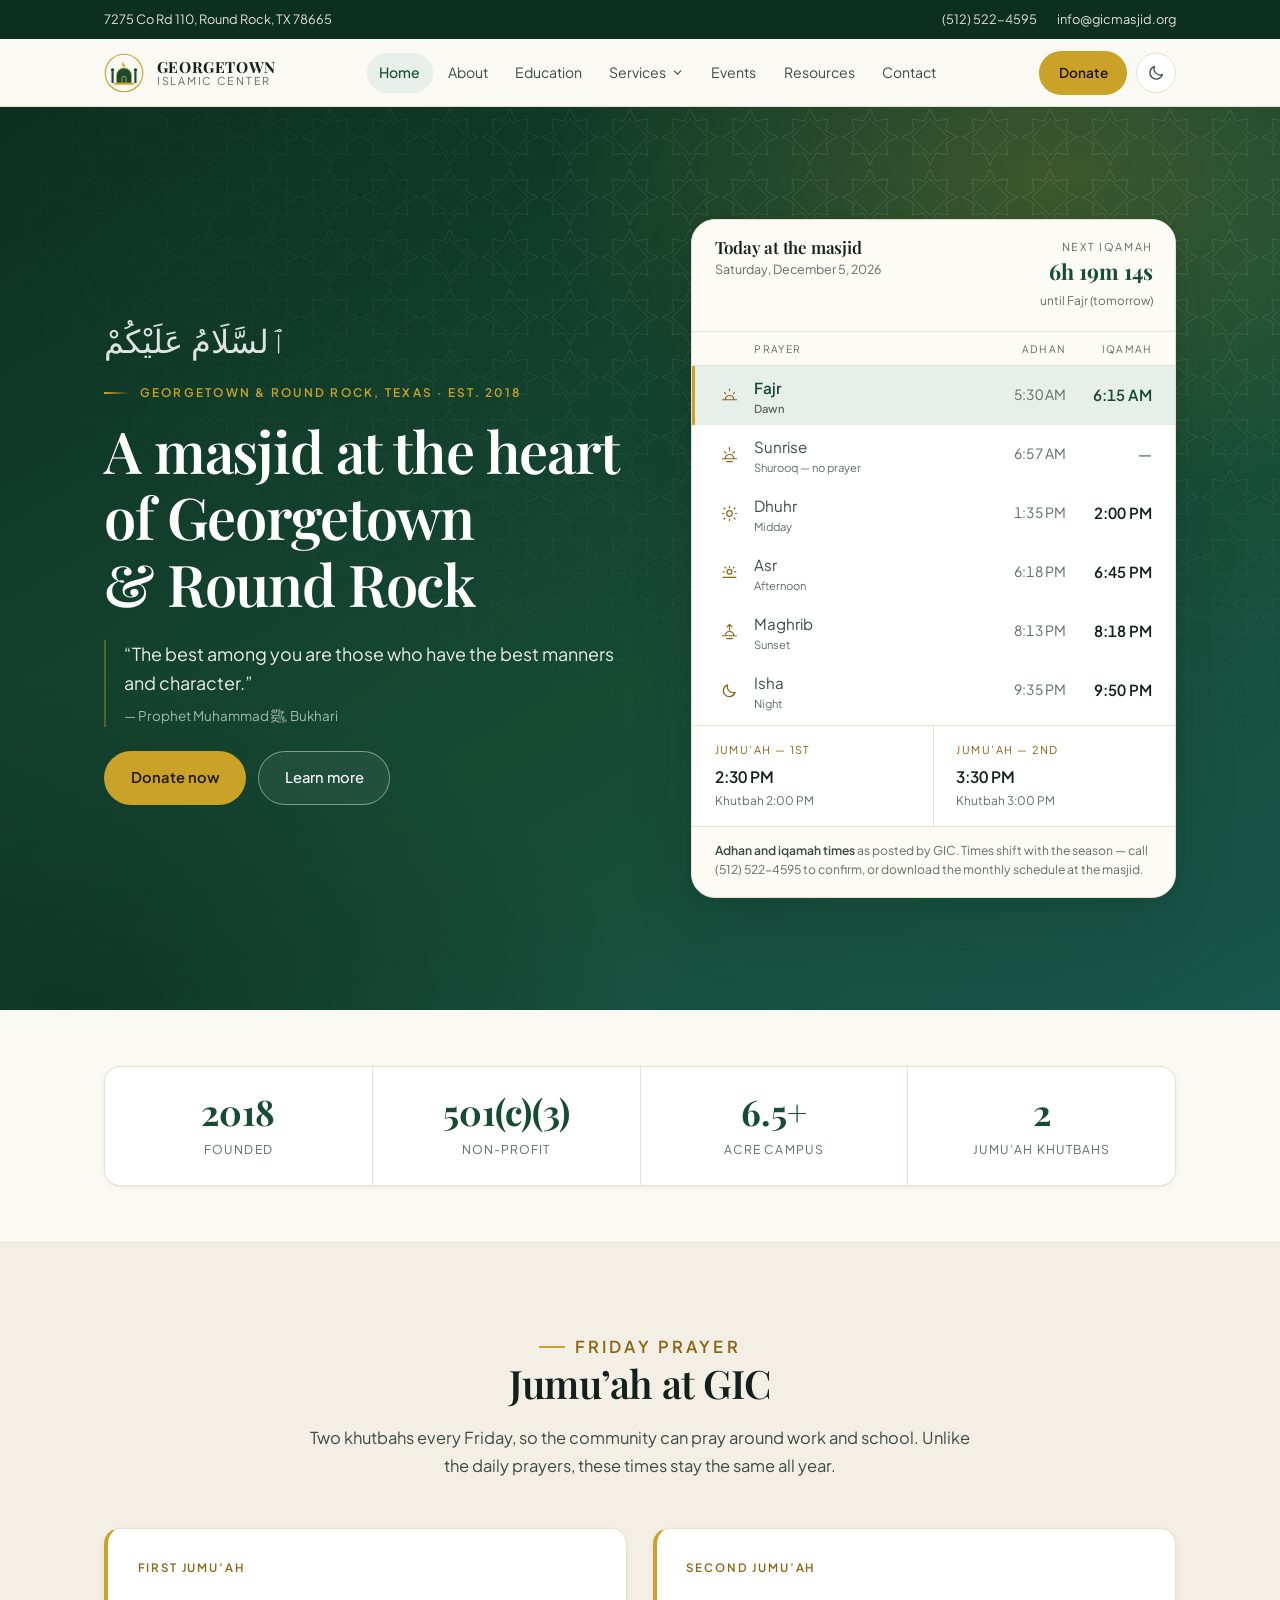
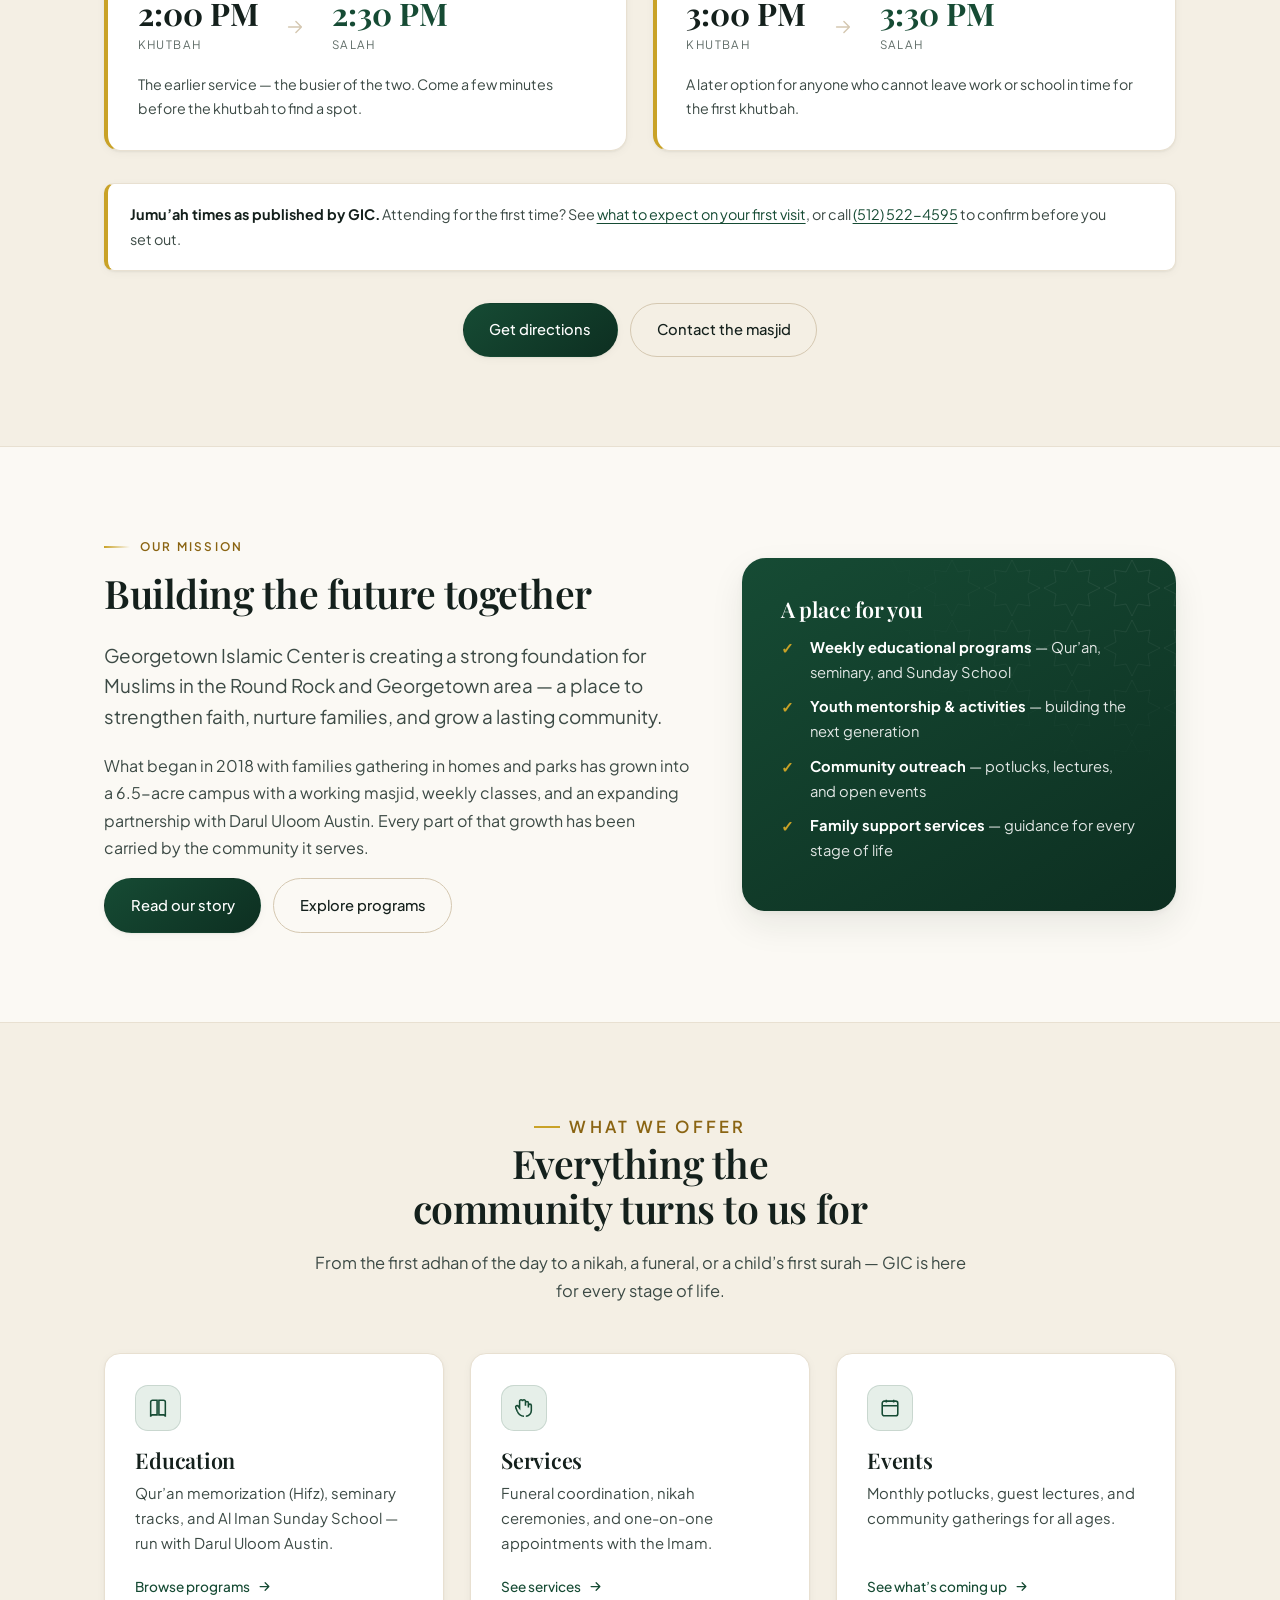
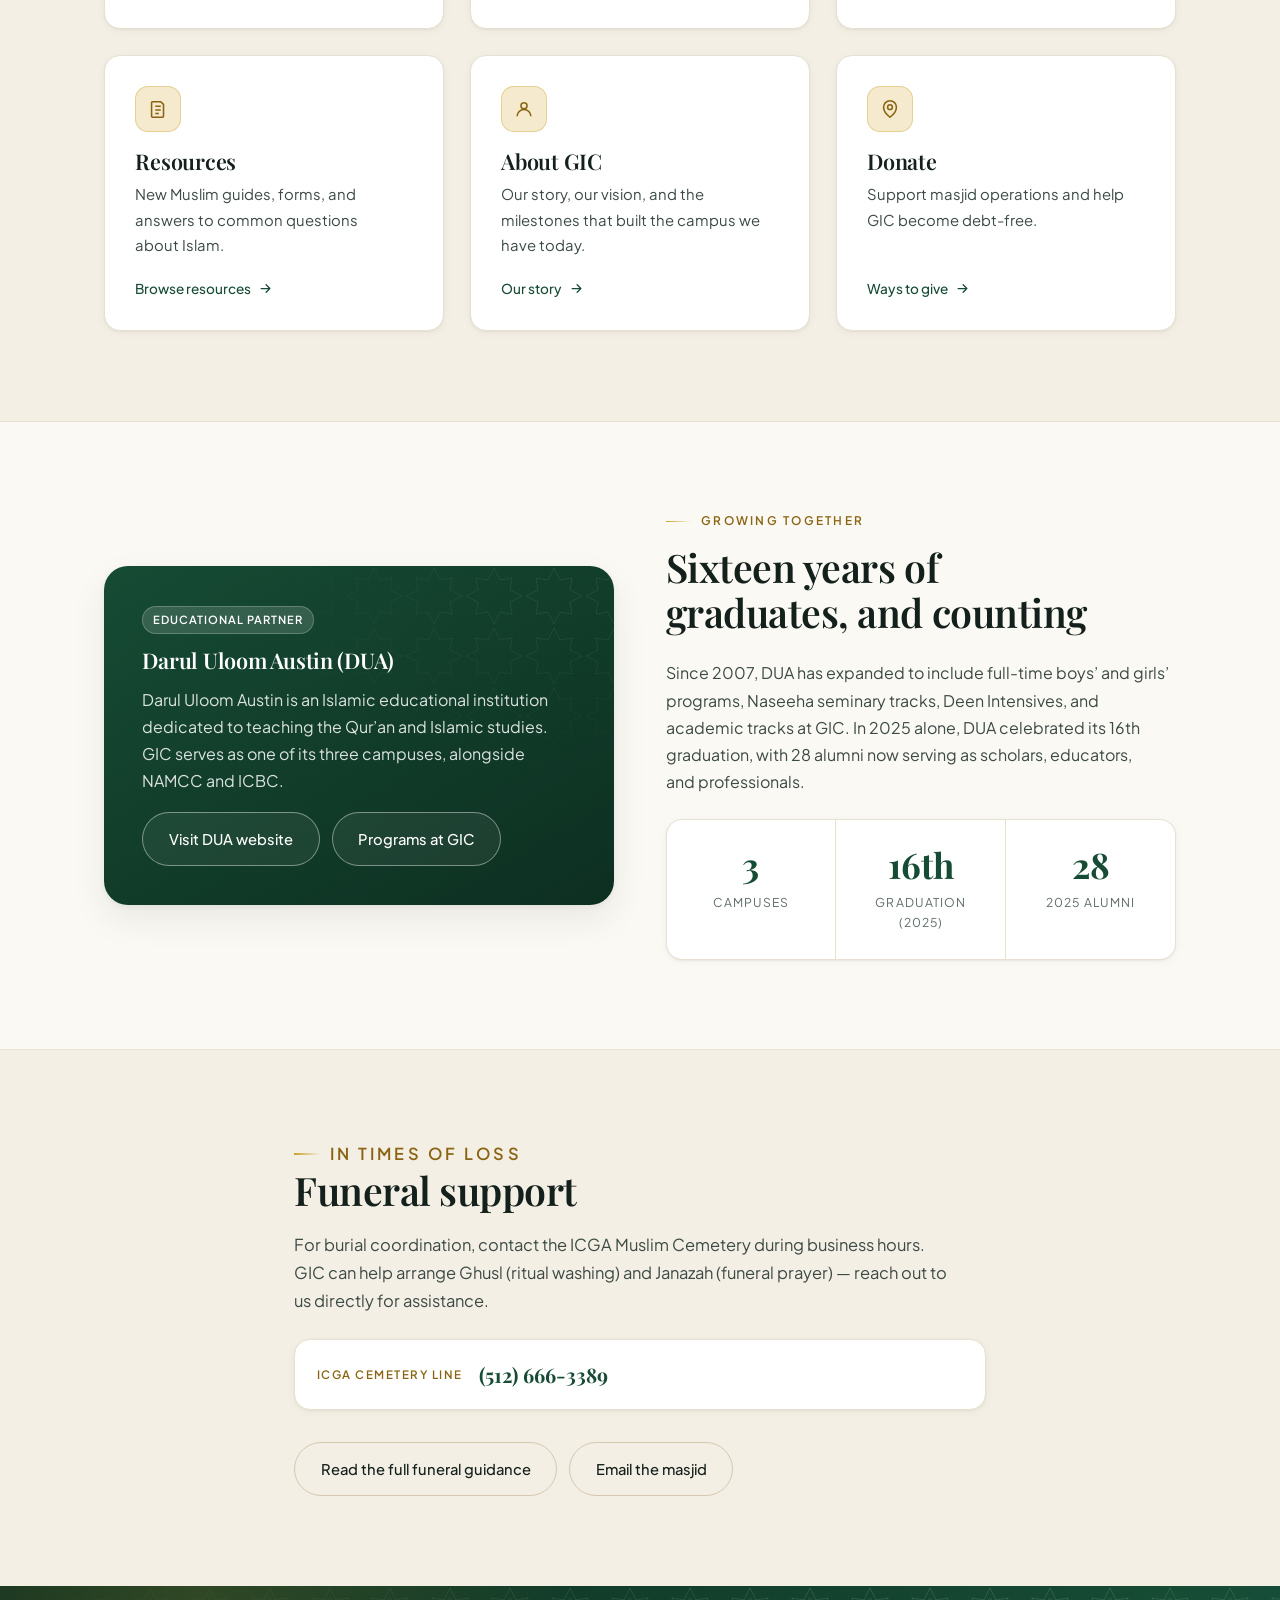
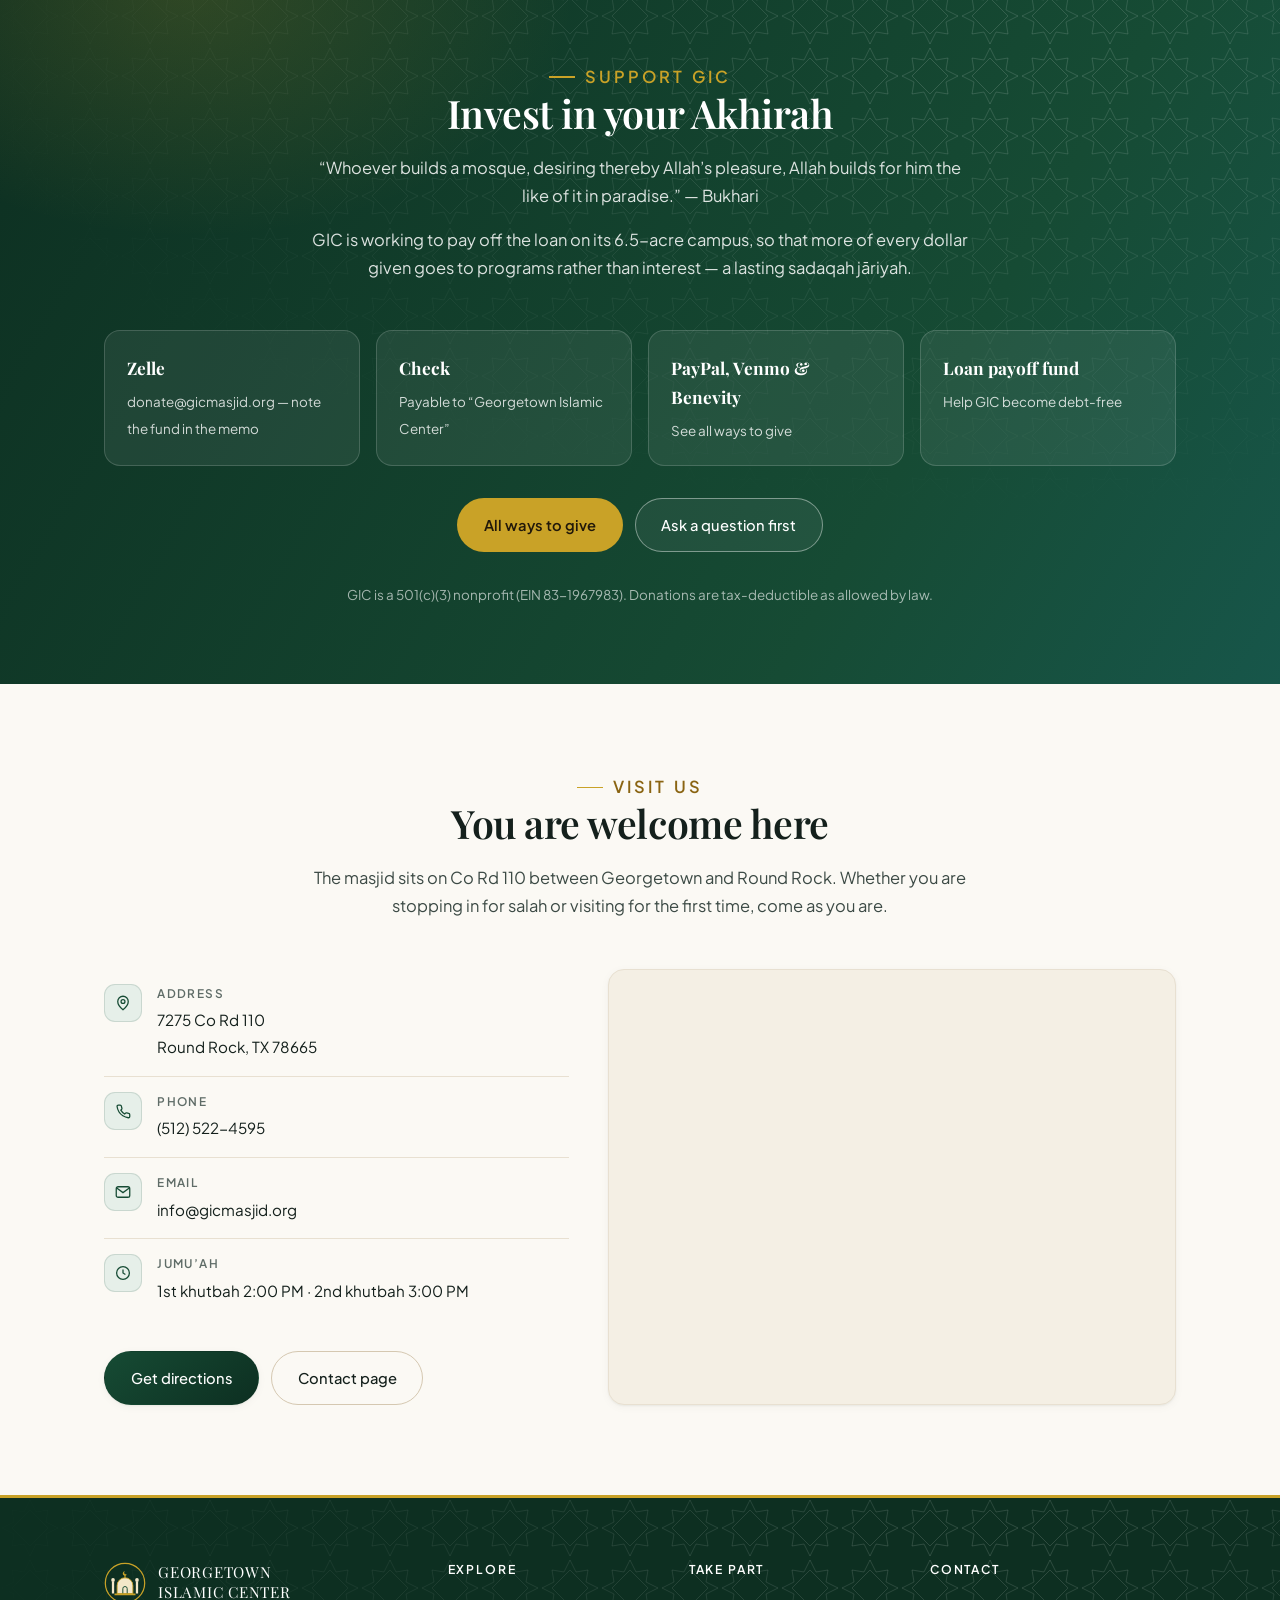
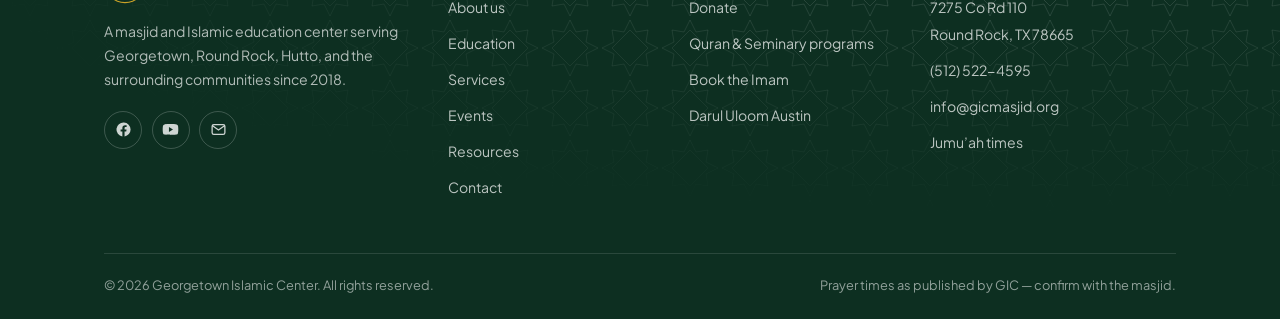
==== commit bba975e7: "Add a Jumu'ah section and sync prayer times with GIC's published schedule The Friday timings only ap" ====
--- a/index.html
+++ b/index.html
@@ -127,16 +127,16 @@
           </div>
           <ul class="prayer-rows" data-prayer-rows></ul>
           <div class="jumuah-strip">
-            <div>
+            <a href="#jumuah">
               <span>Jumu&rsquo;ah &mdash; 1st</span>
               <b>2:30 PM</b>
               <small>Khutbah 2:00 PM</small>
-            </div>
-            <div>
+            </a>
+            <a href="#jumuah">
               <span>Jumu&rsquo;ah &mdash; 2nd</span>
               <b>3:30 PM</b>
               <small>Khutbah 3:00 PM</small>
-            </div>
+            </a>
           </div>
           <div class="prayer-card__foot">
             <strong>Adhan and iqamah times</strong> as posted by GIC. Times shift with the season &mdash; call (512) 522-4595 to confirm, or download the monthly schedule at the masjid.
@@ -154,6 +154,55 @@
       <div><b>501(c)(3)</b><span>Non-profit</span></div>
       <div><b>6.5+</b><span>Acre campus</span></div>
       <div><b>2</b><span>Jumu&rsquo;ah khutbahs</span></div>
+    </div>
+  </div>
+</section>
+
+<section class="bg-alt" id="jumuah">
+  <div class="wrap">
+    <div class="section-head center">
+      <p class="eyebrow center">Friday prayer</p>
+      <h2>Jumu&rsquo;ah at GIC</h2>
+      <p>Two khutbahs every Friday, so the community can pray around work and school. Unlike the daily prayers, these times stay the same all year.</p>
+    </div>
+    <div class="jumuah-grid">
+      <div class="jumuah-card">
+        <span class="jumuah-card__label">First Jumu&rsquo;ah</span>
+        <div class="jumuah-times">
+          <div>
+            <b>2:00 PM</b>
+            <span>Khutbah</span>
+          </div>
+          <span class="sep" aria-hidden="true"><svg viewBox="0 0 24 24" fill="none" stroke="currentColor" stroke-width="1.6" stroke-linecap="round" stroke-linejoin="round"><path d="M5 12h14M13 6l6 6-6 6"/></svg></span>
+          <div class="salah">
+            <b>2:30 PM</b>
+            <span>Salah</span>
+          </div>
+        </div>
+        <p>The earlier service &mdash; the busier of the two. Come a few minutes before the khutbah to find a spot.</p>
+      </div>
+      <div class="jumuah-card">
+        <span class="jumuah-card__label">Second Jumu&rsquo;ah</span>
+        <div class="jumuah-times">
+          <div>
+            <b>3:00 PM</b>
+            <span>Khutbah</span>
+          </div>
+          <span class="sep" aria-hidden="true"><svg viewBox="0 0 24 24" fill="none" stroke="currentColor" stroke-width="1.6" stroke-linecap="round" stroke-linejoin="round"><path d="M5 12h14M13 6l6 6-6 6"/></svg></span>
+          <div class="salah">
+            <b>3:30 PM</b>
+            <span>Salah</span>
+          </div>
+        </div>
+        <p>A later option for anyone who cannot leave work or school in time for the first khutbah.</p>
+      </div>
+    </div>
+    <div class="notice mt-2">
+      <p><strong>Jumu&rsquo;ah times as published by GIC.</strong> Attending for the first time? See <a href="contact.html#first-visit">what to expect on your first visit</a>, or call <a href="tel:+15125224595">(512) 522-4595</a> to confirm before you set out.</p>
+    </div>
+    <div class="btn-row mt-2" style="justify-content:center;">
+      <a class="btn btn-primary" href="https://www.google.com/maps/search/?api=1&query=7275+Co+Rd+110+Round+Rock+TX+78665" target="_blank" rel="noopener">Get directions</a>
+      <a class="btn btn-ghost" href="contact.html">Contact the masjid</a>
     </div>
   </div>
 </section>
@@ -413,6 +462,7 @@
           <li><a href="https://www.google.com/maps/search/?api=1&query=7275+Co+Rd+110+Round+Rock+TX+78665" target="_blank" rel="noopener">7275 Co Rd 110<br>Round Rock, TX 78665</a></li>
           <li><a href="tel:+15125224595">(512) 522-4595</a></li>
           <li><a href="mailto:info@gicmasjid.org">info@gicmasjid.org</a></li>
+          <li><a href="index.html#jumuah">Jumu&rsquo;ah times</a></li>
         </ul>
       </div>
     </div>
--- a/assets/css/site.css
+++ b/assets/css/site.css
@@ -522,10 +522,51 @@
   background: var(--line);
   border-top: 1px solid var(--line);
 }
-.jumuah-strip div { background: var(--surface); padding: .95rem 1.4rem; }
+.jumuah-strip div, .jumuah-strip a {
+  background: var(--surface); padding: .95rem 1.4rem;
+  display: block; text-decoration: none; transition: background-color .16s ease;
+}
+.jumuah-strip a:hover { background: var(--green-soft); }
 .jumuah-strip span { display: block; font-size: .68rem; letter-spacing: .13em; text-transform: uppercase; color: var(--gold-deep); margin-bottom: .2rem; }
 .jumuah-strip b { font-size: .98rem; color: var(--ink); font-weight: 600; font-variant-numeric: tabular-nums; }
 .jumuah-strip small { display: block; font-size: .74rem; color: var(--ink-3); }
+
+/* ---------- Jumu'ah ---------- */
+
+.jumuah-grid {
+  display: grid; gap: clamp(1rem, 2.2vw, 1.6rem);
+  grid-template-columns: repeat(auto-fit, minmax(290px, 1fr));
+}
+.jumuah-card {
+  position: relative; overflow: hidden;
+  background: var(--surface);
+  border: 1px solid var(--line);
+  border-left: 4px solid var(--gold);
+  border-radius: var(--radius);
+  box-shadow: var(--shadow-sm);
+  padding: clamp(1.4rem, 2.4vw, 1.85rem);
+}
+.jumuah-card__label {
+  display: block;
+  font-size: .72rem; font-weight: 600; letter-spacing: .16em; text-transform: uppercase;
+  color: var(--gold-deep); margin-bottom: 1.1rem;
+}
+.jumuah-times { display: flex; align-items: center; gap: clamp(.9rem, 3vw, 1.6rem); }
+.jumuah-times div { flex: none; }
+.jumuah-times b {
+  display: block;
+  font-family: var(--font-display); font-weight: 700;
+  font-size: clamp(1.5rem, 3.4vw, 1.95rem); line-height: 1.15;
+  color: var(--ink); font-variant-numeric: tabular-nums;
+}
+.jumuah-times span {
+  display: block; margin-top: .2rem;
+  font-size: .72rem; letter-spacing: .12em; text-transform: uppercase; color: var(--ink-3);
+}
+.jumuah-times .salah b { color: var(--accent); }
+.jumuah-times .sep { color: var(--line-strong); display: grid; place-items: center; }
+.jumuah-times .sep svg { width: 22px; height: 22px; }
+.jumuah-card p { font-size: .89rem; margin: 1.1rem 0 0; }
 
 /* ---------- Cards ---------- */
 
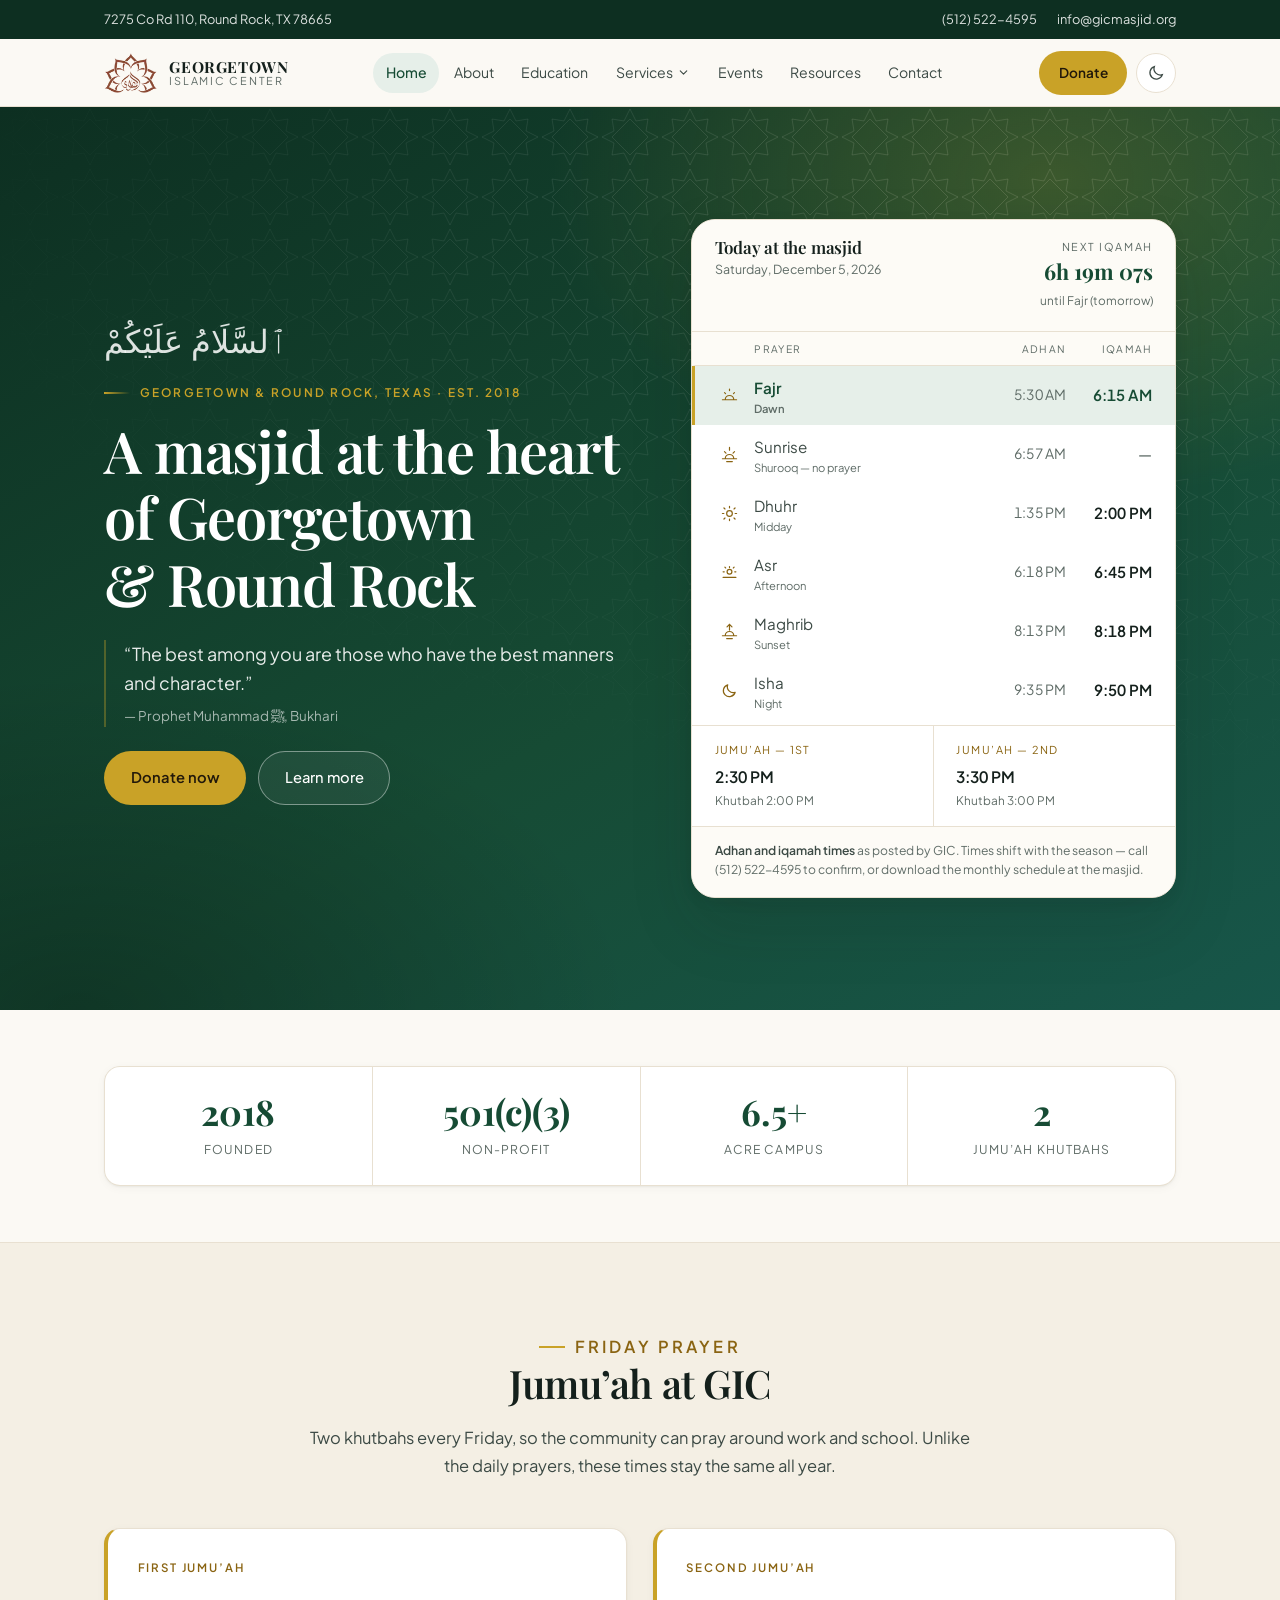
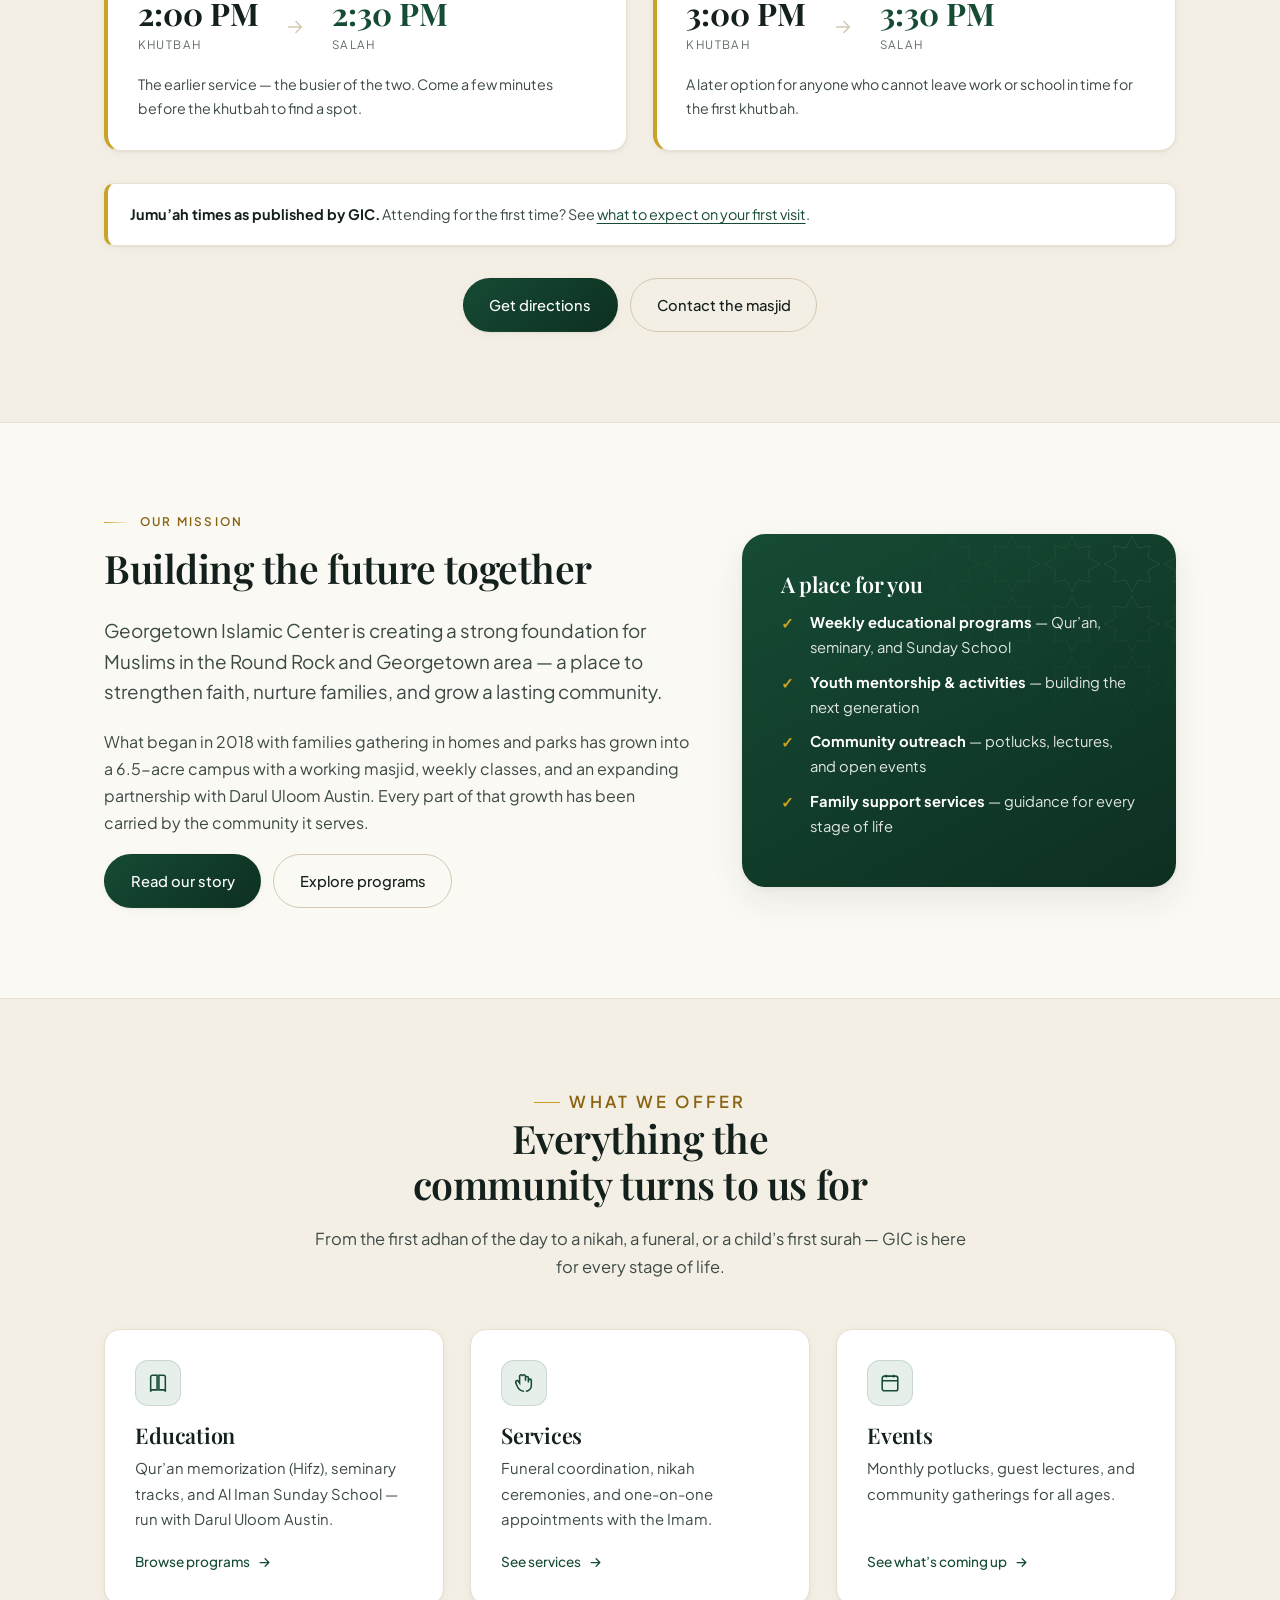
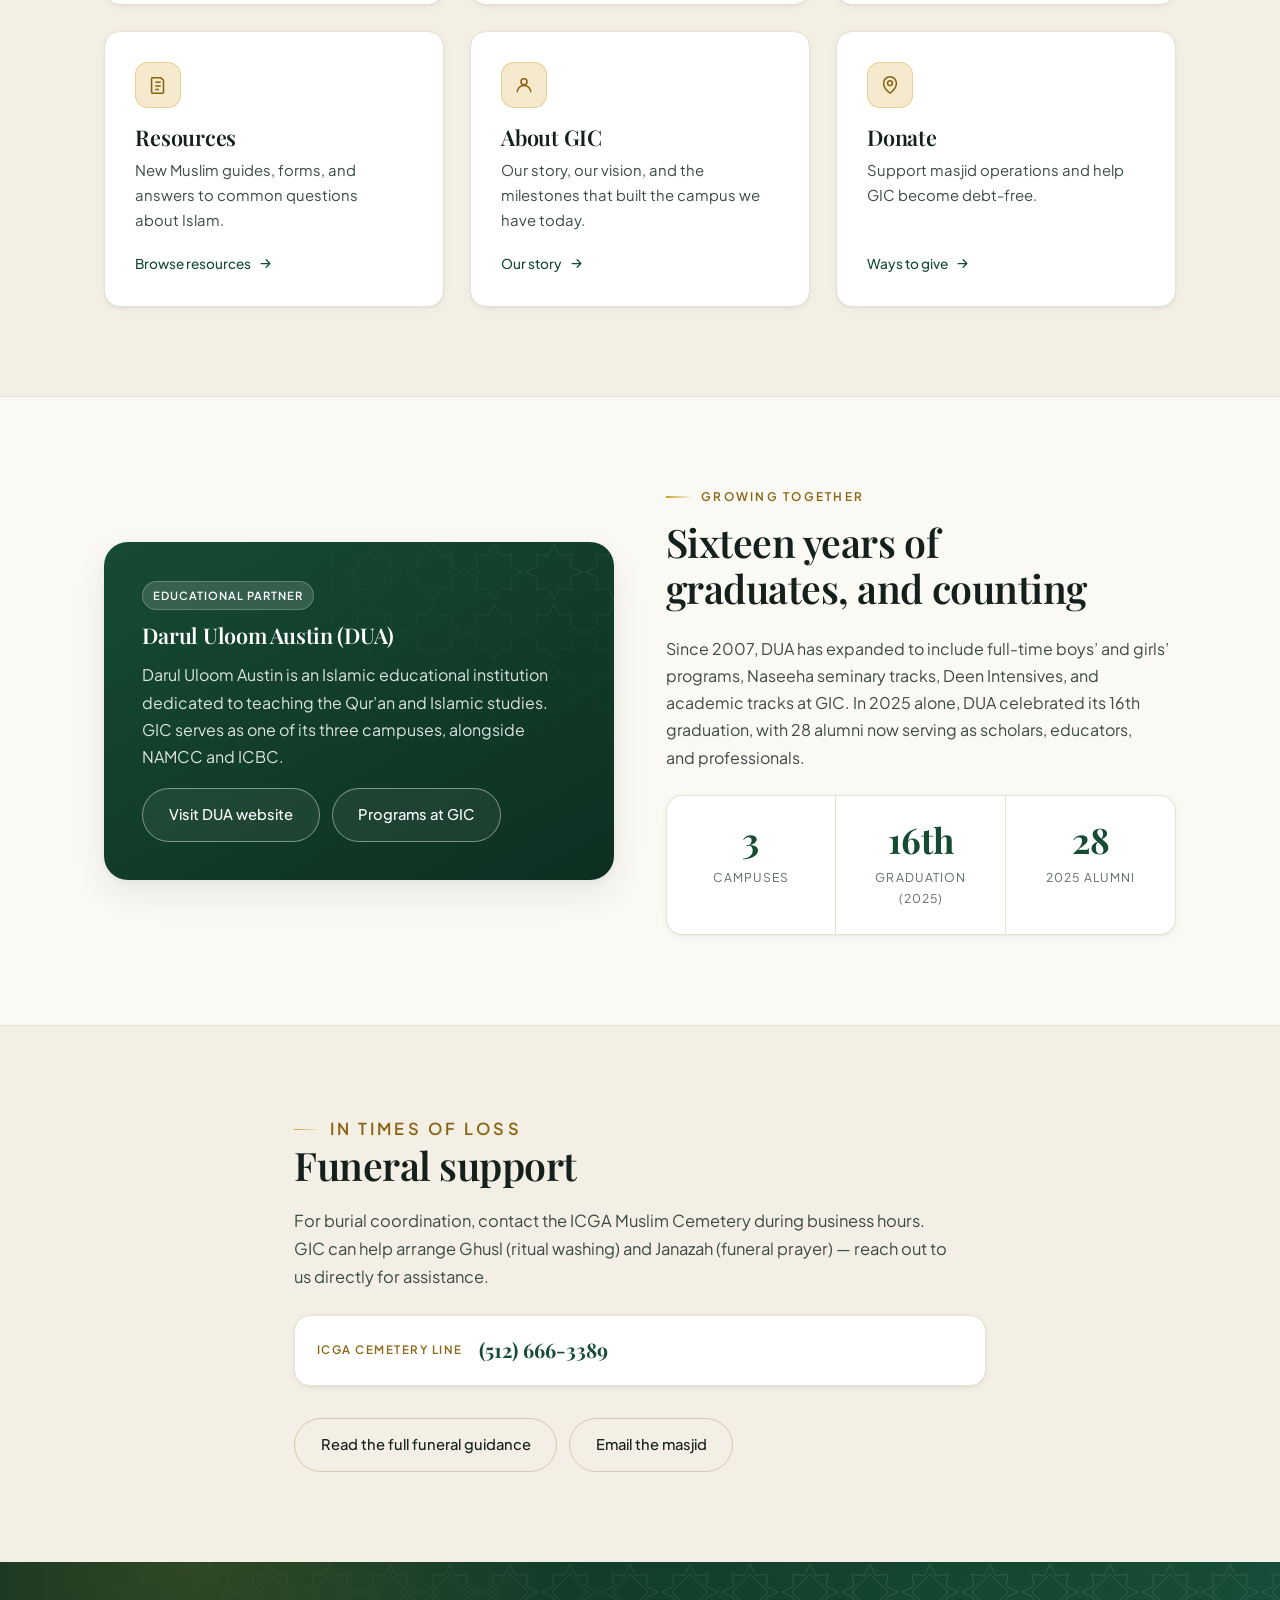
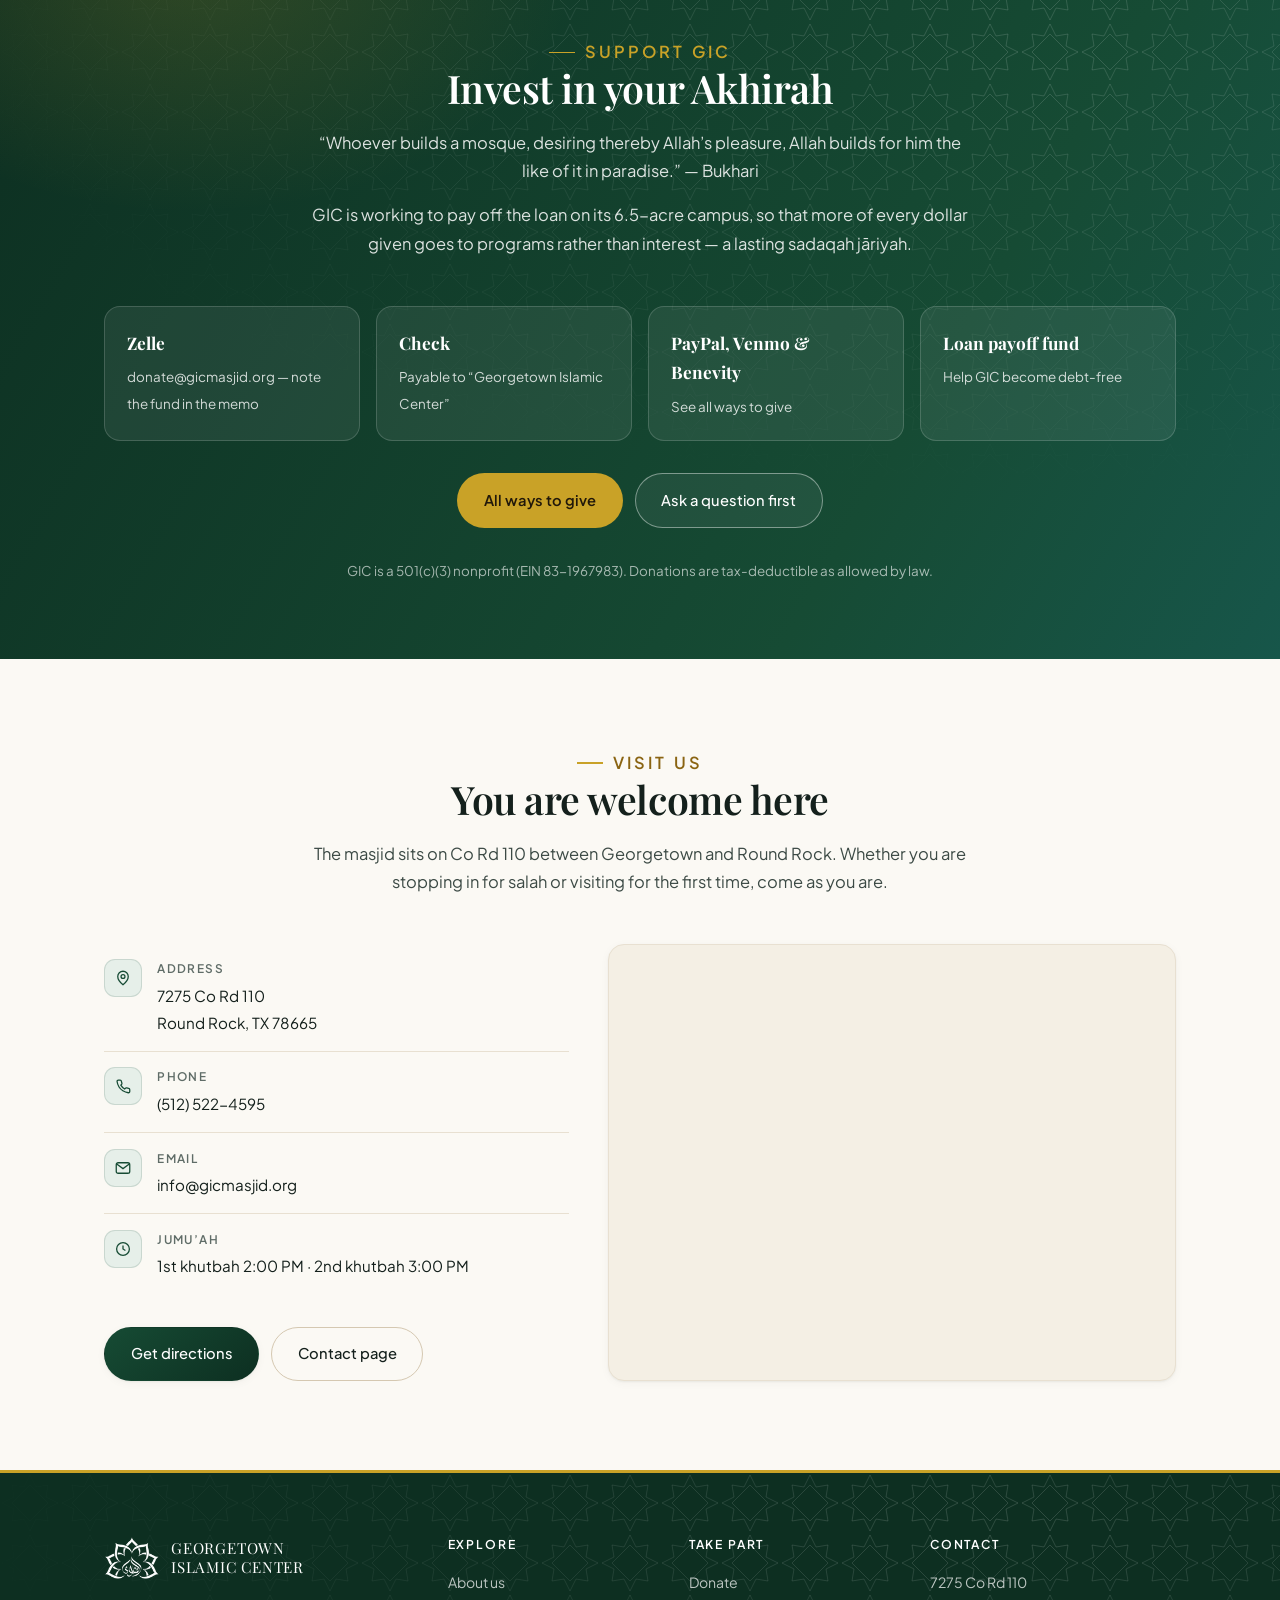
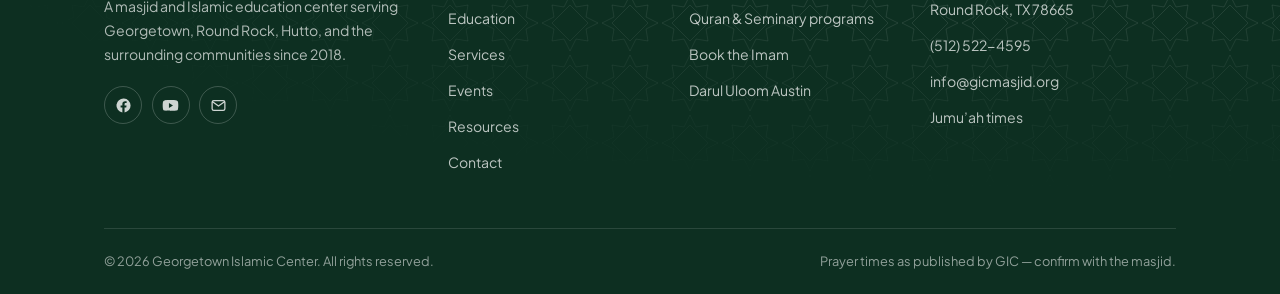
==== commit 30af3be4: "Use GIC's real logo and drop the call-to-confirm line on Jumu'ah The header and footer used a hand-d" ====
--- a/index.html
+++ b/index.html
@@ -58,19 +58,7 @@
 <header class="site-header">
   <div class="wrap">
     <a class="brand" href="index.html">
-      <svg viewBox="0 0 48 48" aria-hidden="true" focusable="false">
-  <circle cx="24" cy="24" r="22.5" fill="none" stroke="#c9a227" stroke-width="1.4"/>
-  <rect x="9" y="22" width="2.6" height="14" fill="#164b34"/>
-  <circle cx="10.3" cy="20.5" r="2.1" fill="#164b34"/>
-  <rect x="36.4" y="22" width="2.6" height="14" fill="#164b34"/>
-  <circle cx="37.7" cy="20.5" r="2.1" fill="#164b34"/>
-  <path d="M15 36V27a9 9 0 0 1 18 0v9z" fill="#164b34"/>
-  <path d="M15 36V27a9 9 0 0 1 18 0v9z" fill="none" stroke="#c9a227" stroke-width="1"/>
-  <path d="M21.5 36v-5.5a2.5 2.5 0 0 1 5 0V36" fill="none" stroke="#c9a227" stroke-width="1.1"/>
-  <path d="M24 18v-4" stroke="#c9a227" stroke-width="1.3" stroke-linecap="round"/>
-  <path d="M24 10.5a2.6 2.6 0 1 0 2.4 3.6 2 2 0 1 1 -2.4-3.6z" fill="#c9a227"/>
-  <path d="M12 36h24v2H12z" fill="#c9a227"/>
-</svg>
+      <img src="assets/img/gic-mark.png" alt="Georgetown Islamic Center" width="53" height="40" loading="eager">
       <span class="brand-text">
         <span class="brand-name">Georgetown</span>
         <span class="brand-sub">Islamic Center</span>
@@ -198,7 +186,7 @@
       </div>
     </div>
     <div class="notice mt-2">
-      <p><strong>Jumu&rsquo;ah times as published by GIC.</strong> Attending for the first time? See <a href="contact.html#first-visit">what to expect on your first visit</a>, or call <a href="tel:+15125224595">(512) 522-4595</a> to confirm before you set out.</p>
+      <p><strong>Jumu&rsquo;ah times as published by GIC.</strong> Attending for the first time? See <a href="contact.html#first-visit">what to expect on your first visit</a>.</p>
     </div>
     <div class="btn-row mt-2" style="justify-content:center;">
       <a class="btn btn-primary" href="https://www.google.com/maps/search/?api=1&query=7275+Co+Rd+110+Round+Rock+TX+78665" target="_blank" rel="noopener">Get directions</a>
@@ -411,19 +399,7 @@
     <div class="footer-grid">
       <div>
         <div class="footer-brand">
-          <svg viewBox="0 0 48 48" aria-hidden="true" focusable="false">
-  <circle cx="24" cy="24" r="22.5" fill="none" stroke="#c9a227" stroke-width="1.4"/>
-  <rect x="9" y="22" width="2.6" height="14" fill="#f3e7c9"/>
-  <circle cx="10.3" cy="20.5" r="2.1" fill="#f3e7c9"/>
-  <rect x="36.4" y="22" width="2.6" height="14" fill="#f3e7c9"/>
-  <circle cx="37.7" cy="20.5" r="2.1" fill="#f3e7c9"/>
-  <path d="M15 36V27a9 9 0 0 1 18 0v9z" fill="#f3e7c9"/>
-  <path d="M15 36V27a9 9 0 0 1 18 0v9z" fill="none" stroke="#c9a227" stroke-width="1"/>
-  <path d="M21.5 36v-5.5a2.5 2.5 0 0 1 5 0V36" fill="none" stroke="#164b34" stroke-width="1.1"/>
-  <path d="M24 18v-4" stroke="#c9a227" stroke-width="1.3" stroke-linecap="round"/>
-  <path d="M24 10.5a2.6 2.6 0 1 0 2.4 3.6 2 2 0 1 1 -2.4-3.6z" fill="#c9a227"/>
-  <path d="M12 36h24v2H12z" fill="#c9a227"/>
-</svg>
+          <img src="assets/img/gic-mark.png" alt="" width="55" height="42" loading="lazy">
           <span>Georgetown<br>Islamic Center</span>
         </div>
         <p>A masjid and Islamic education center serving Georgetown, Round Rock, Hutto, and the surrounding communities since 2018.</p>
--- a/assets/css/site.css
+++ b/assets/css/site.css
@@ -273,7 +273,7 @@
 }
 
 .brand { display: flex; align-items: center; gap: .8rem; text-decoration: none; color: var(--ink); }
-.brand svg { width: 40px; height: 40px; flex: none; }
+.brand img { height: 40px; width: auto; flex: none; }
 .brand-text { display: flex; flex-direction: column; line-height: 1.15; }
 .brand-name {
   font-family: var(--font-display); font-weight: 700;
@@ -929,7 +929,7 @@
 .site-footer a { color: rgba(255,255,255,.72); text-decoration: none; font-size: .88rem; }
 .site-footer a:hover { color: var(--gold); }
 .footer-brand { display: flex; align-items: center; gap: .75rem; margin-bottom: 1rem; }
-.footer-brand svg { width: 42px; height: 42px; }
+.footer-brand img { height: 42px; width: auto; filter: brightness(0) invert(1); }
 .footer-brand span { font-family: var(--font-display); color: #fff; font-size: .95rem; letter-spacing: .05em; text-transform: uppercase; line-height: 1.3; }
 
 .socials { display: flex; gap: .6rem; margin-top: 1.2rem; }
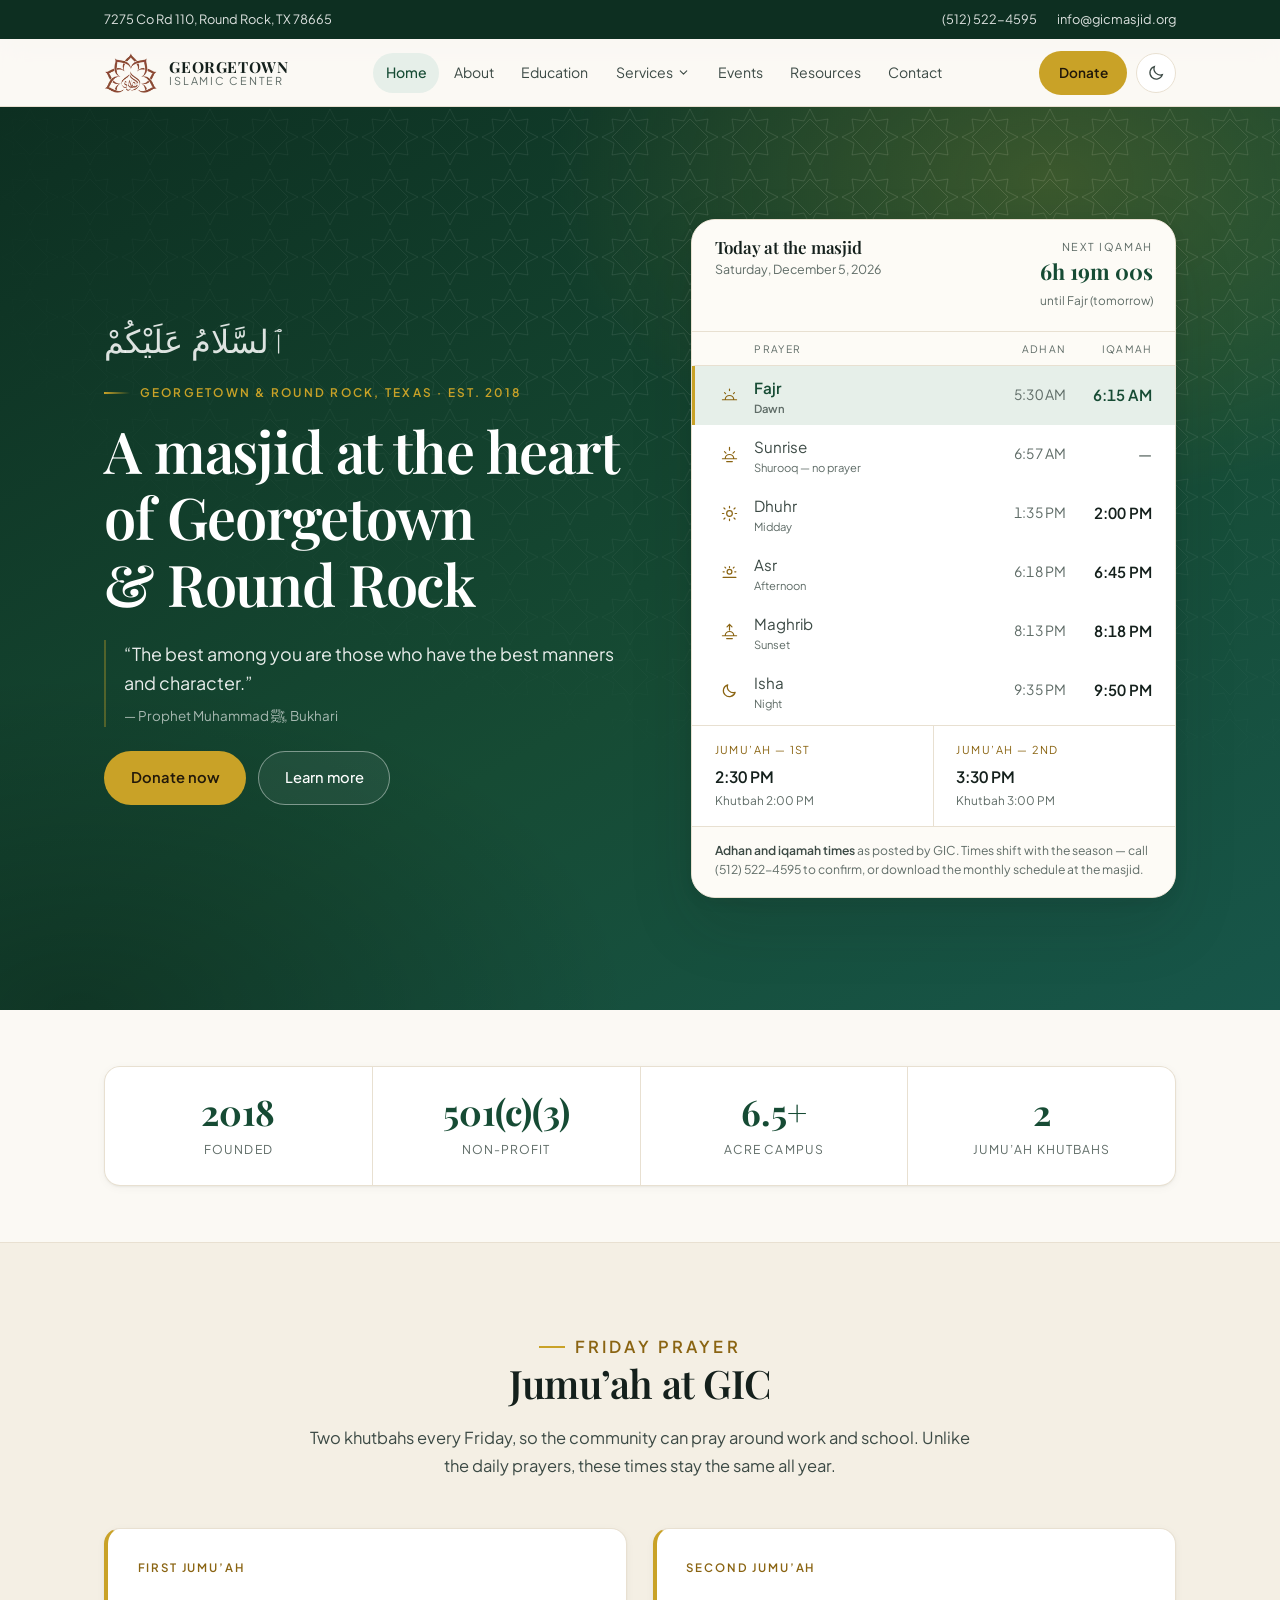
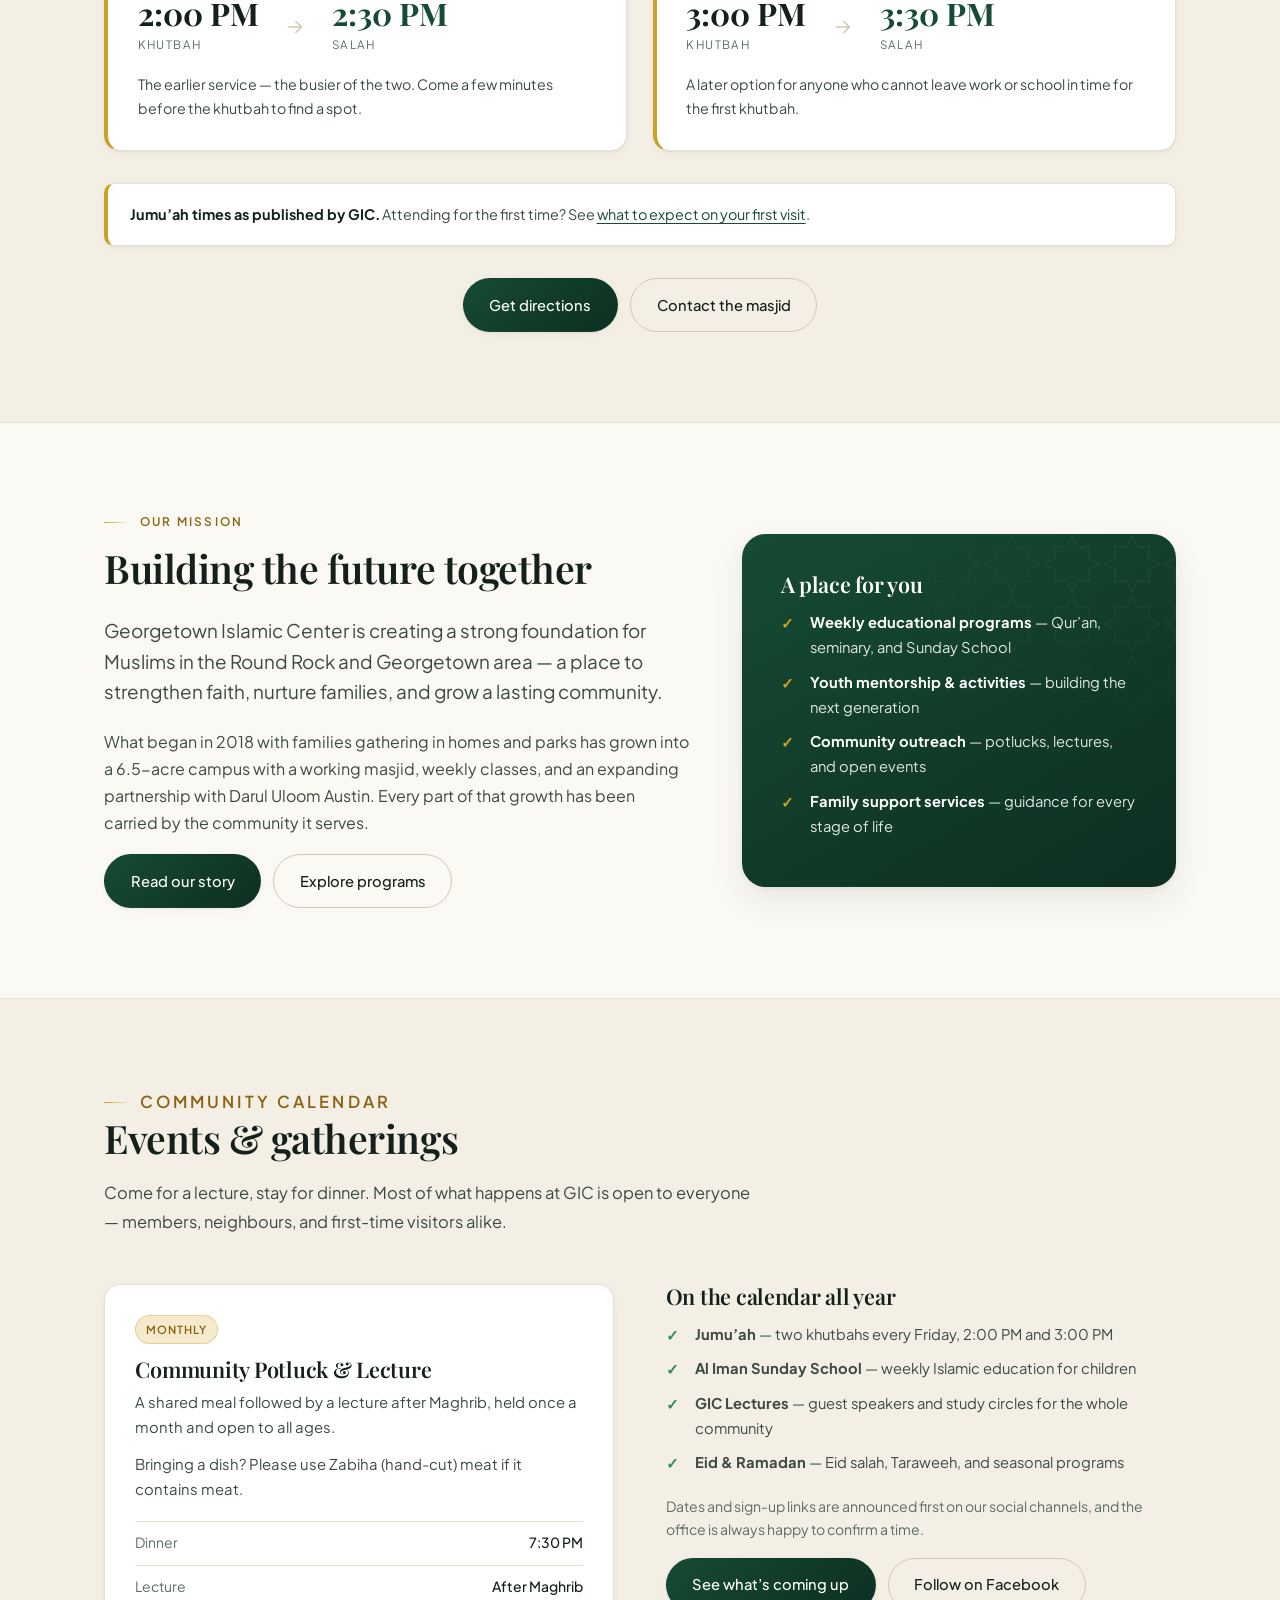
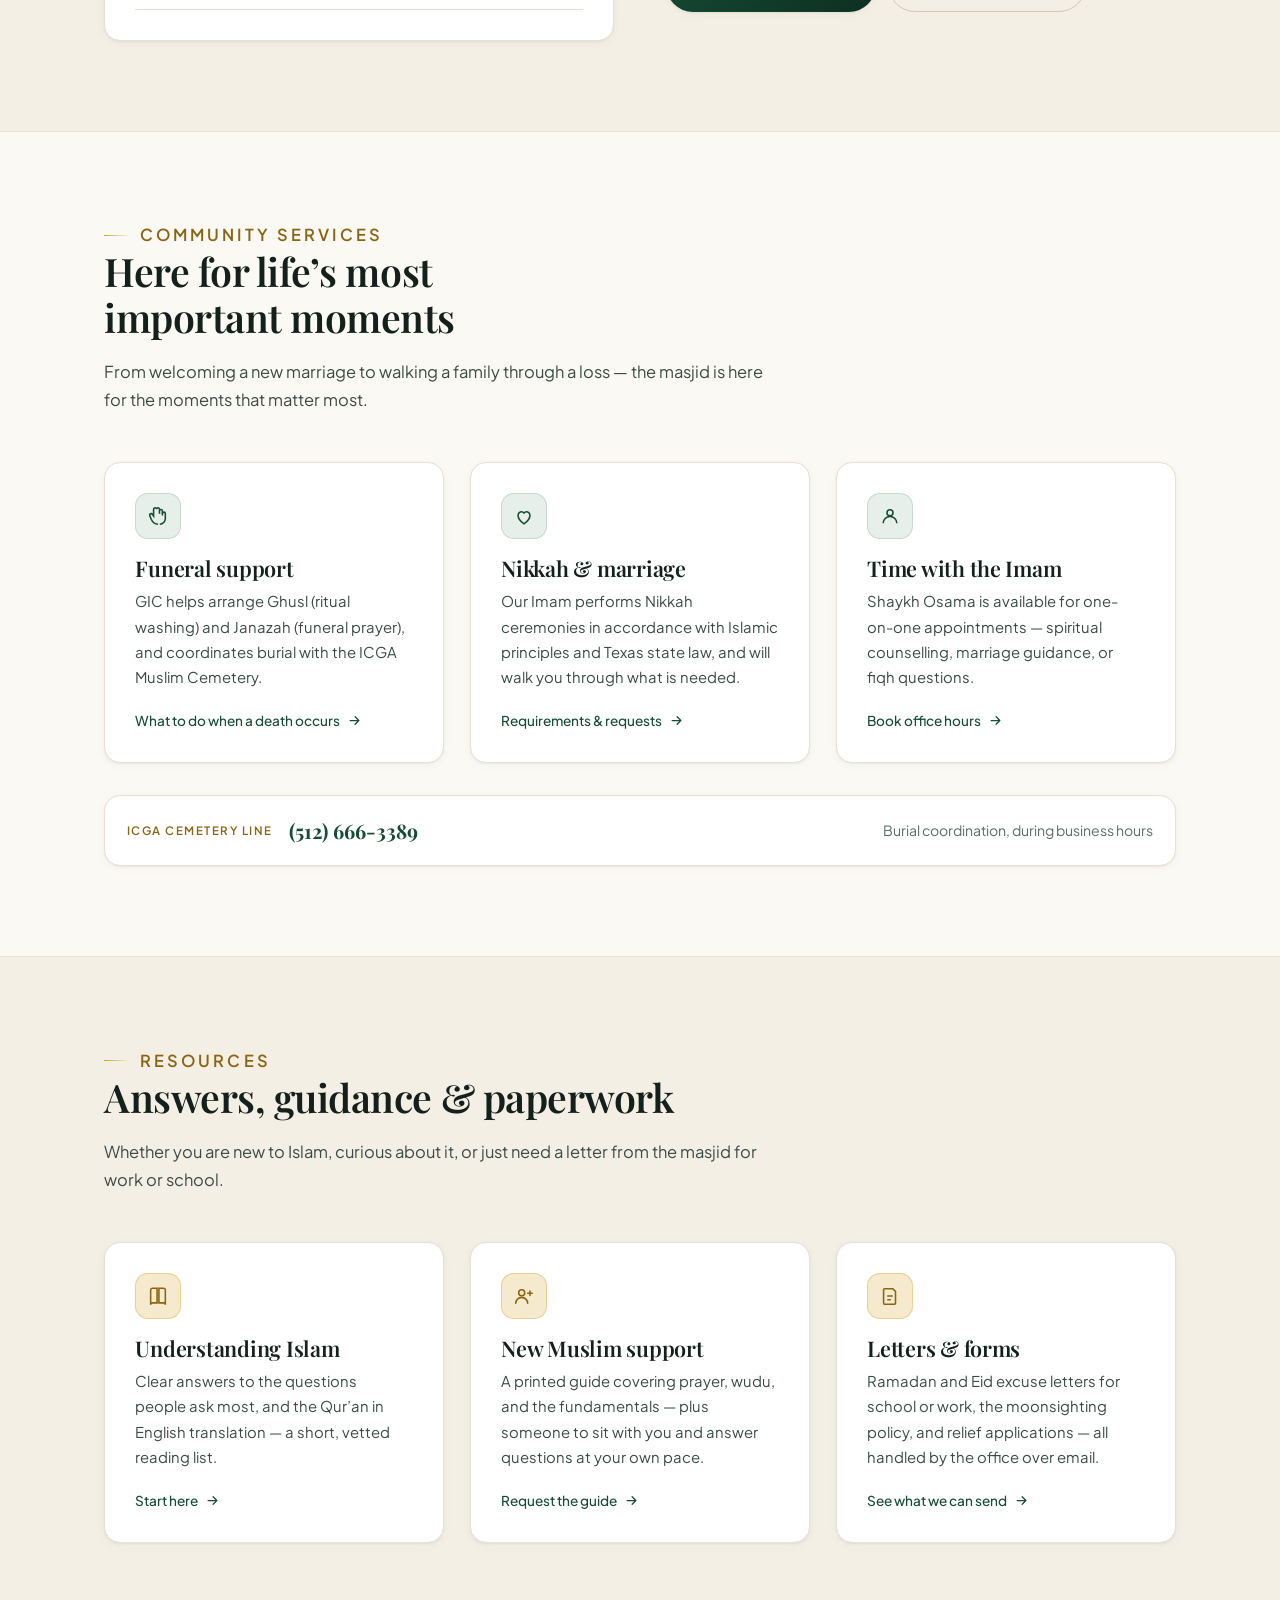
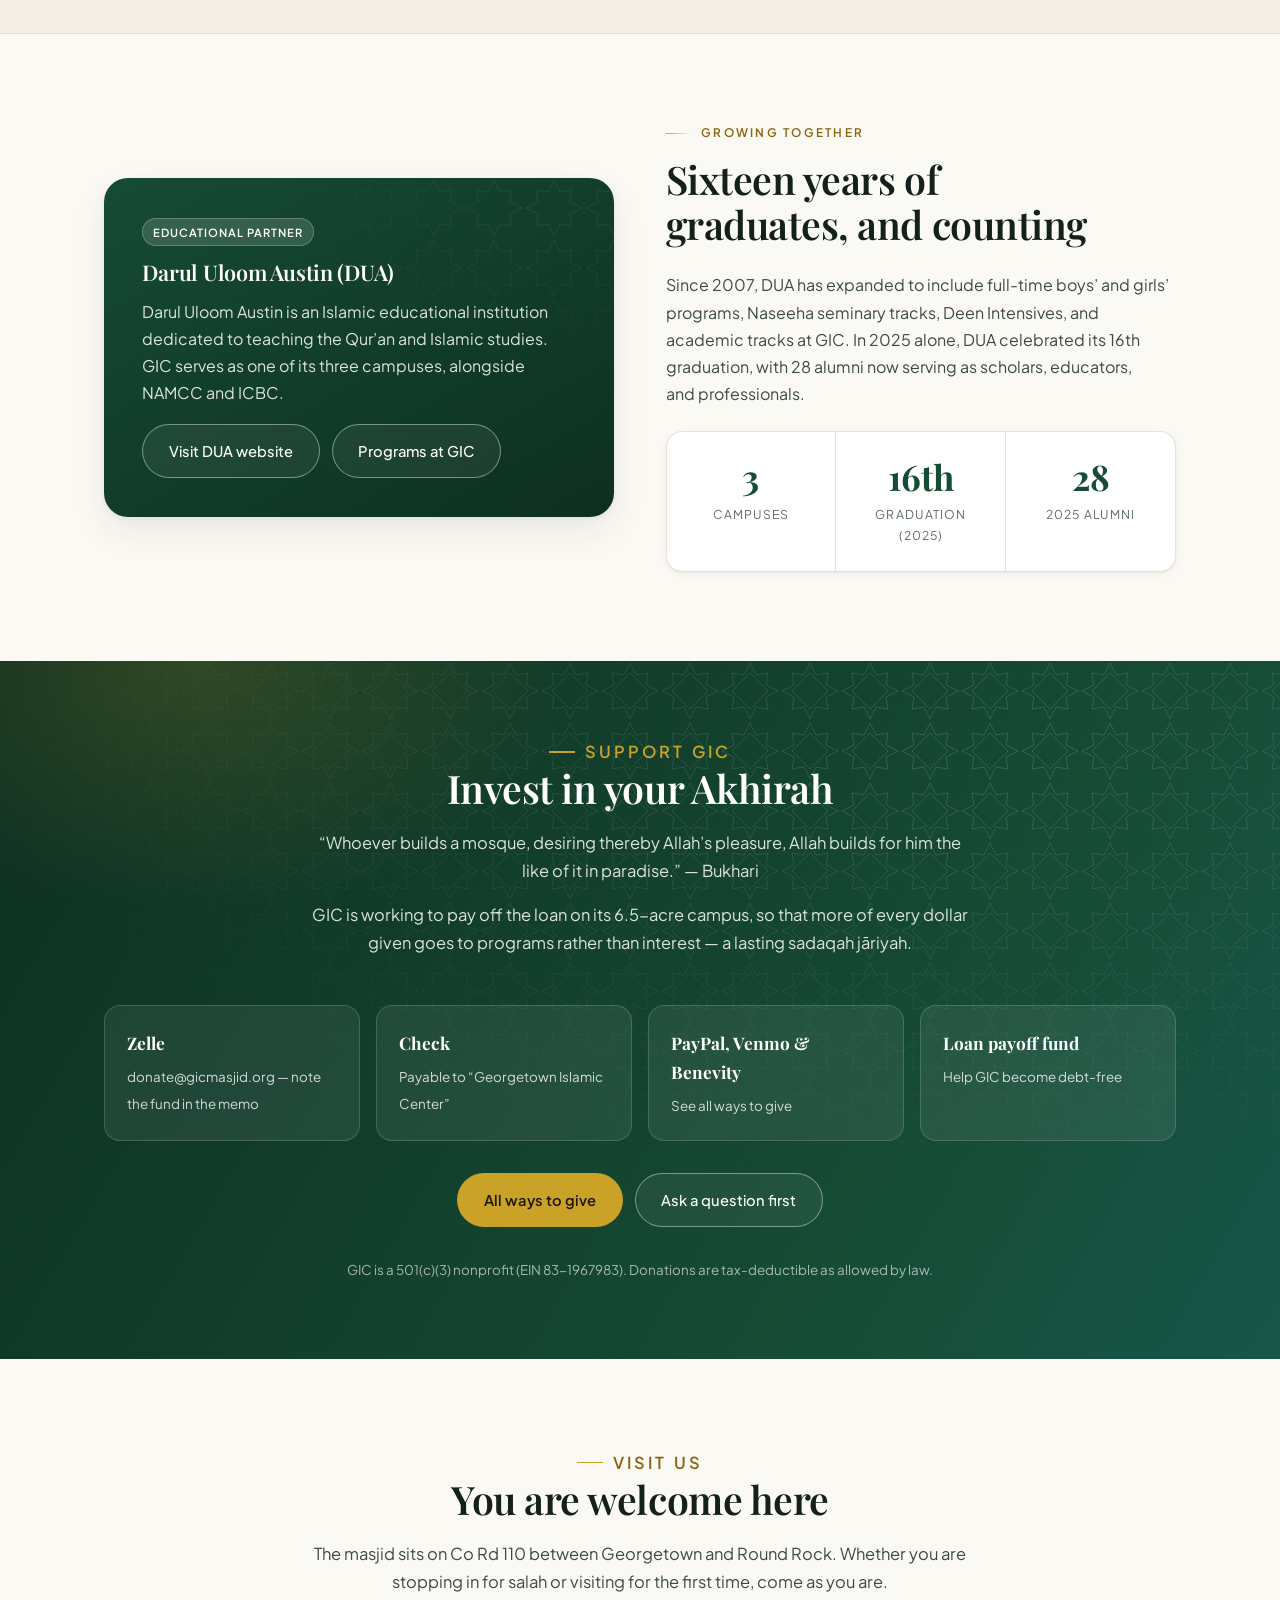
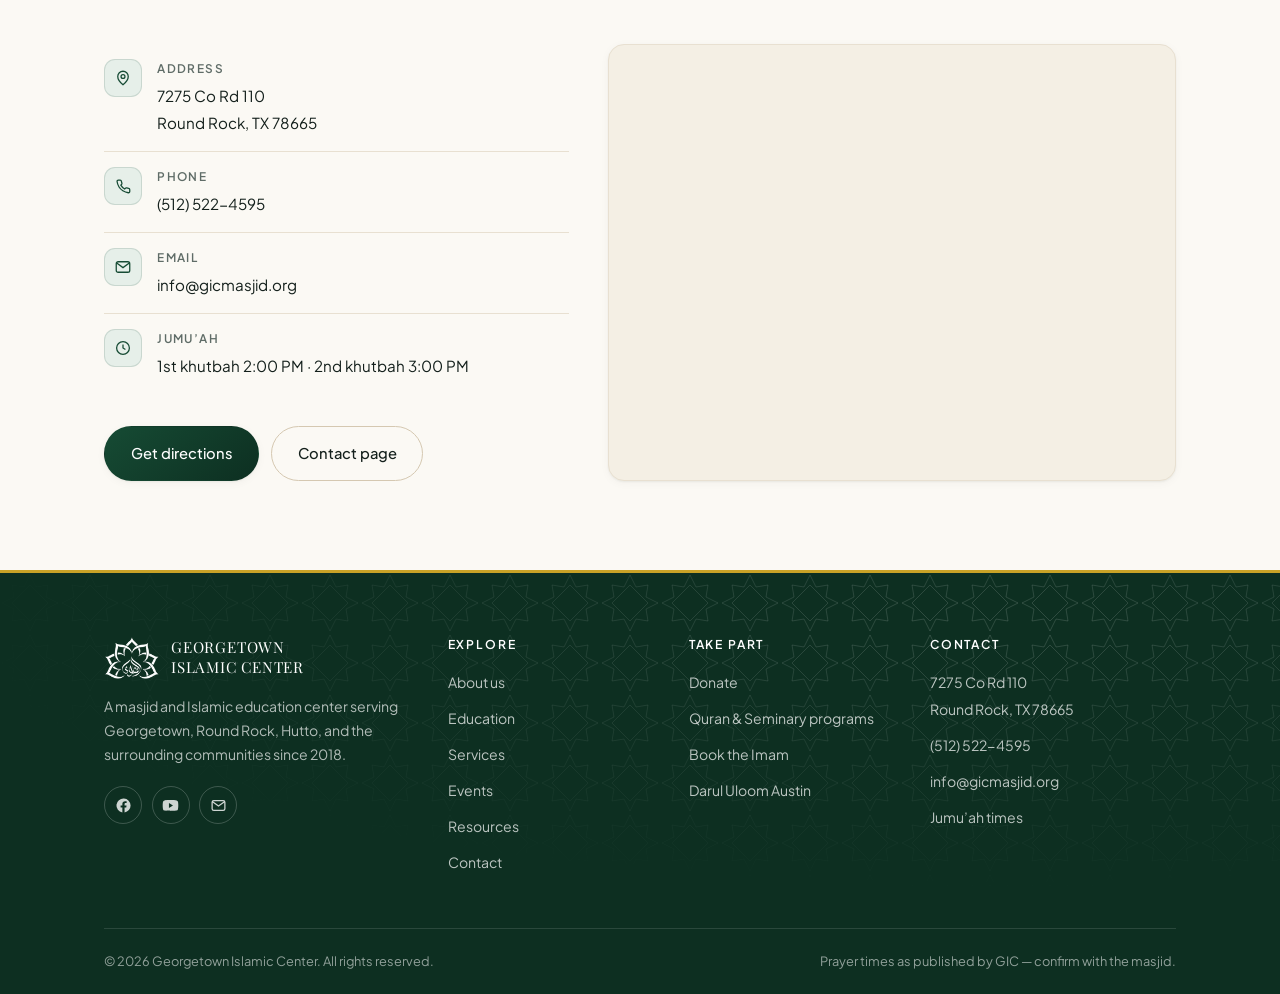
==== commit 69c11bff: "Replace the "What we offer" card grid with real Events, Services and Resources sections "What we off" ====
--- a/index.html
+++ b/index.html
@@ -222,49 +222,102 @@
   </div>
 </section>
 
-<section class="bg-alt">
-  <div class="wrap">
-    <div class="section-head center">
-      <p class="eyebrow center">What we offer</p>
-      <h2>Everything the community turns to us for</h2>
-      <p>From the first adhan of the day to a nikah, a funeral, or a child&rsquo;s first surah &mdash; GIC is here for every stage of life.</p>
+<section class="bg-alt" id="events">
+  <div class="wrap">
+    <div class="section-head">
+      <p class="eyebrow">Community calendar</p>
+      <h2>Events &amp; gatherings</h2>
+      <p>Come for a lecture, stay for dinner. Most of what happens at GIC is open to everyone &mdash; members, neighbours, and first-time visitors alike.</p>
+    </div>
+    <div class="split top">
+      <div class="card">
+        <span class="tag">Monthly</span>
+        <h3>Community Potluck &amp; Lecture</h3>
+        <p>A shared meal followed by a lecture after Maghrib, held once a month and open to all ages.</p>
+        <p>Bringing a dish? Please use Zabiha (hand-cut) meat if it contains meat.</p>
+        <dl class="meta-list">
+          <div><dt>Dinner</dt><dd>7:30 PM</dd></div>
+          <div><dt>Lecture</dt><dd>After Maghrib</dd></div>
+        </dl>
+      </div>
+      <div>
+        <h3>On the calendar all year</h3>
+        <ul class="check-list">
+          <li><b>Jumu&rsquo;ah</b> &mdash; two khutbahs every Friday, 2:00 PM and 3:00 PM</li>
+          <li><b>Al Iman Sunday School</b> &mdash; weekly Islamic education for children</li>
+          <li><b>GIC Lectures</b> &mdash; guest speakers and study circles for the whole community</li>
+          <li><b>Eid &amp; Ramadan</b> &mdash; Eid salah, Taraweeh, and seasonal programs</li>
+        </ul>
+        <p class="muted">Dates and sign-up links are announced first on our social channels, and the office is always happy to confirm a time.</p>
+        <div class="btn-row">
+          <a class="btn btn-primary" href="events.html">See what&rsquo;s coming up</a>
+          <a class="btn btn-ghost" href="https://www.facebook.com/GICMasjid/" target="_blank" rel="noopener">Follow on Facebook</a>
+        </div>
+      </div>
+    </div>
+  </div>
+</section>
+
+<section id="services">
+  <div class="wrap">
+    <div class="section-head">
+      <p class="eyebrow">Community services</p>
+      <h2>Here for life&rsquo;s most important moments</h2>
+      <p>From welcoming a new marriage to walking a family through a loss &mdash; the masjid is here for the moments that matter most.</p>
     </div>
     <div class="grid g-3">
-      <a class="card" href="education.html">
-        <span class="card-icon" aria-hidden="true"><svg viewBox="0 0 24 24" fill="none" stroke="currentColor" stroke-width="1.7"><path d="M4 5.5A2 2 0 0 1 6 3.5h5v16H6a2 2 0 0 0-2 2z"/><path d="M20 5.5a2 2 0 0 0-2-2h-5v16h5a2 2 0 0 1 2 2z"/></svg></span>
-        <h3>Education</h3>
-        <p>Qur&rsquo;an memorization (Hifz), seminary tracks, and Al Iman Sunday School &mdash; run with Darul Uloom Austin.</p>
-        <span class="card-link">Browse programs <svg viewBox="0 0 24 24" width="15" height="15" fill="none" stroke="currentColor" stroke-width="2" stroke-linecap="round" stroke-linejoin="round" aria-hidden="true"><path d="M5 12h14M13 6l6 6-6 6"/></svg></span>
-      </a>
-      <a class="card" href="services.html">
+      <a class="card" href="services.html#funeral-services">
         <span class="card-icon" aria-hidden="true"><svg viewBox="0 0 24 24" fill="none" stroke="currentColor" stroke-width="1.7"><path d="M12 21c-3 0-6-2.2-7.4-5.4L3 11.6a1.6 1.6 0 0 1 2.8-1.5l1.4 2V4.6a1.6 1.6 0 0 1 3.2 0M10.4 4.6a1.6 1.6 0 0 1 3.2 0v5M13.6 6.6a1.6 1.6 0 0 1 3.2 0v4.8"/><path d="M16.8 9.4a1.6 1.6 0 0 1 3.2 0v5.2c0 3.5-2.7 6.4-6 6.4"/></svg></span>
-        <h3>Services</h3>
-        <p>Funeral coordination, nikah ceremonies, and one-on-one appointments with the Imam.</p>
-        <span class="card-link">See services <svg viewBox="0 0 24 24" width="15" height="15" fill="none" stroke="currentColor" stroke-width="2" stroke-linecap="round" stroke-linejoin="round" aria-hidden="true"><path d="M5 12h14M13 6l6 6-6 6"/></svg></span>
-      </a>
-      <a class="card" href="events.html">
-        <span class="card-icon" aria-hidden="true"><svg viewBox="0 0 24 24" fill="none" stroke="currentColor" stroke-width="1.7"><rect x="3.5" y="4.5" width="17" height="16" rx="2.3"/><path d="M3.5 9.5h17M8 3v3M16 3v3"/></svg></span>
-        <h3>Events</h3>
-        <p>Monthly potlucks, guest lectures, and community gatherings for all ages.</p>
-        <span class="card-link">See what&rsquo;s coming up <svg viewBox="0 0 24 24" width="15" height="15" fill="none" stroke="currentColor" stroke-width="2" stroke-linecap="round" stroke-linejoin="round" aria-hidden="true"><path d="M5 12h14M13 6l6 6-6 6"/></svg></span>
-      </a>
+        <h3>Funeral support</h3>
+        <p>GIC helps arrange Ghusl (ritual washing) and Janazah (funeral prayer), and coordinates burial with the ICGA Muslim Cemetery.</p>
+        <span class="card-link">What to do when a death occurs <svg viewBox="0 0 24 24" width="15" height="15" fill="none" stroke="currentColor" stroke-width="2" stroke-linecap="round" stroke-linejoin="round" aria-hidden="true"><path d="M5 12h14M13 6l6 6-6 6"/></svg></span>
+      </a>
+      <a class="card" href="services.html#marriage-services">
+        <span class="card-icon" aria-hidden="true"><svg viewBox="0 0 24 24" fill="none" stroke="currentColor" stroke-width="1.7"><path d="M12 20.5s-6.5-4.3-6.5-9.4a3.7 3.7 0 0 1 6.5-2.4 3.7 3.7 0 0 1 6.5 2.4c0 5.1-6.5 9.4-6.5 9.4z"/></svg></span>
+        <h3>Nikkah &amp; marriage</h3>
+        <p>Our Imam performs Nikkah ceremonies in accordance with Islamic principles and Texas state law, and will walk you through what is needed.</p>
+        <span class="card-link">Requirements &amp; requests <svg viewBox="0 0 24 24" width="15" height="15" fill="none" stroke="currentColor" stroke-width="2" stroke-linecap="round" stroke-linejoin="round" aria-hidden="true"><path d="M5 12h14M13 6l6 6-6 6"/></svg></span>
+      </a>
+      <a class="card" href="services.html#imam-services">
+        <span class="card-icon" aria-hidden="true"><svg viewBox="0 0 24 24" fill="none" stroke="currentColor" stroke-width="1.7"><circle cx="12" cy="8.5" r="3.3"/><path d="M4.5 20a7.5 7.5 0 0 1 15 0"/></svg></span>
+        <h3>Time with the Imam</h3>
+        <p>Shaykh Osama is available for one-on-one appointments &mdash; spiritual counselling, marriage guidance, or fiqh questions.</p>
+        <span class="card-link">Book office hours <svg viewBox="0 0 24 24" width="15" height="15" fill="none" stroke="currentColor" stroke-width="2" stroke-linecap="round" stroke-linejoin="round" aria-hidden="true"><path d="M5 12h14M13 6l6 6-6 6"/></svg></span>
+      </a>
+    </div>
+    <div class="callout-line mt-2">
+      <b>ICGA Cemetery line</b>
+      <a href="tel:+15126663389">(512) 666-3389</a>
+      <span class="muted">Burial coordination, during business hours</span>
+    </div>
+  </div>
+</section>
+
+<section class="bg-alt" id="resources">
+  <div class="wrap">
+    <div class="section-head">
+      <p class="eyebrow">Resources</p>
+      <h2>Answers, guidance &amp; paperwork</h2>
+      <p>Whether you are new to Islam, curious about it, or just need a letter from the masjid for work or school.</p>
+    </div>
+    <div class="grid g-3">
       <a class="card" href="resources.html">
-        <span class="card-icon gold" aria-hidden="true"><svg viewBox="0 0 24 24" fill="none" stroke="currentColor" stroke-width="1.7"><path d="M6 4h9l3 3v13a1 1 0 0 1-1 1H6a1 1 0 0 1-1-1V5a1 1 0 0 1 1-1z"/><path d="M9 9h6M9 13h6M9 17h4"/></svg></span>
-        <h3>Resources</h3>
-        <p>New Muslim guides, forms, and answers to common questions about Islam.</p>
-        <span class="card-link">Browse resources <svg viewBox="0 0 24 24" width="15" height="15" fill="none" stroke="currentColor" stroke-width="2" stroke-linecap="round" stroke-linejoin="round" aria-hidden="true"><path d="M5 12h14M13 6l6 6-6 6"/></svg></span>
-      </a>
-      <a class="card" href="about.html">
-        <span class="card-icon gold" aria-hidden="true"><svg viewBox="0 0 24 24" fill="none" stroke="currentColor" stroke-width="1.7"><circle cx="12" cy="8.5" r="3.3"/><path d="M4.5 20a7.5 7.5 0 0 1 15 0"/></svg></span>
-        <h3>About GIC</h3>
-        <p>Our story, our vision, and the milestones that built the campus we have today.</p>
-        <span class="card-link">Our story <svg viewBox="0 0 24 24" width="15" height="15" fill="none" stroke="currentColor" stroke-width="2" stroke-linecap="round" stroke-linejoin="round" aria-hidden="true"><path d="M5 12h14M13 6l6 6-6 6"/></svg></span>
-      </a>
-      <a class="card" href="donate.html">
-        <span class="card-icon gold" aria-hidden="true"><svg viewBox="0 0 24 24" fill="none" stroke="currentColor" stroke-width="1.7"><path d="M12 21s7-5.6 7-11a7 7 0 1 0-14 0c0 5.4 7 11 7 11z"/><circle cx="12" cy="10" r="2.6"/></svg></span>
-        <h3>Donate</h3>
-        <p>Support masjid operations and help GIC become debt-free.</p>
-        <span class="card-link">Ways to give <svg viewBox="0 0 24 24" width="15" height="15" fill="none" stroke="currentColor" stroke-width="2" stroke-linecap="round" stroke-linejoin="round" aria-hidden="true"><path d="M5 12h14M13 6l6 6-6 6"/></svg></span>
+        <span class="card-icon gold" aria-hidden="true"><svg viewBox="0 0 24 24" fill="none" stroke="currentColor" stroke-width="1.7"><path d="M4 5.5A2 2 0 0 1 6 3.5h5v16H6a2 2 0 0 0-2 2z"/><path d="M20 5.5a2 2 0 0 0-2-2h-5v16h5a2 2 0 0 1 2 2z"/></svg></span>
+        <h3>Understanding Islam</h3>
+        <p>Clear answers to the questions people ask most, and the Qur&rsquo;an in English translation &mdash; a short, vetted reading list.</p>
+        <span class="card-link">Start here <svg viewBox="0 0 24 24" width="15" height="15" fill="none" stroke="currentColor" stroke-width="2" stroke-linecap="round" stroke-linejoin="round" aria-hidden="true"><path d="M5 12h14M13 6l6 6-6 6"/></svg></span>
+      </a>
+      <a class="card" href="resources.html#new-muslim">
+        <span class="card-icon gold" aria-hidden="true"><svg viewBox="0 0 24 24" fill="none" stroke="currentColor" stroke-width="1.7" stroke-linecap="round"><circle cx="9.5" cy="8.5" r="3.3"/><path d="M3 20a6.5 6.5 0 0 1 13 0"/><path d="M18.5 6.5v5M21 9h-5"/></svg></span>
+        <h3>New Muslim support</h3>
+        <p>A printed guide covering prayer, wudu, and the fundamentals &mdash; plus someone to sit with you and answer questions at your own pace.</p>
+        <span class="card-link">Request the guide <svg viewBox="0 0 24 24" width="15" height="15" fill="none" stroke="currentColor" stroke-width="2" stroke-linecap="round" stroke-linejoin="round" aria-hidden="true"><path d="M5 12h14M13 6l6 6-6 6"/></svg></span>
+      </a>
+      <a class="card" href="resources.html#forms">
+        <span class="card-icon gold" aria-hidden="true"><svg viewBox="0 0 24 24" fill="none" stroke="currentColor" stroke-width="1.7"><path d="M6 4h9l3 3v13a1 1 0 0 1-1 1H6a1 1 0 0 1-1-1V5a1 1 0 0 1 1-1z"/><path d="M9 12h6M9 16h4"/></svg></span>
+        <h3>Letters &amp; forms</h3>
+        <p>Ramadan and Eid excuse letters for school or work, the moonsighting policy, and relief applications &mdash; all handled by the office over email.</p>
+        <span class="card-link">See what we can send <svg viewBox="0 0 24 24" width="15" height="15" fill="none" stroke="currentColor" stroke-width="2" stroke-linecap="round" stroke-linejoin="round" aria-hidden="true"><path d="M5 12h14M13 6l6 6-6 6"/></svg></span>
       </a>
     </div>
   </div>
@@ -293,24 +346,6 @@
           <div><b>28</b><span>2025 alumni</span></div>
         </div>
       </div>
-    </div>
-  </div>
-</section>
-
-<section class="bg-alt">
-  <div class="wrap wrap-narrow">
-    <div class="section-head" style="margin-bottom:1.5rem;">
-      <p class="eyebrow">In times of loss</p>
-      <h2>Funeral support</h2>
-      <p>For burial coordination, contact the ICGA Muslim Cemetery during business hours. GIC can help arrange Ghusl (ritual washing) and Janazah (funeral prayer) &mdash; reach out to us directly for assistance.</p>
-    </div>
-    <div class="callout-line">
-      <b>ICGA Cemetery line</b>
-      <a href="tel:+15126663389">(512) 666-3389</a>
-    </div>
-    <div class="btn-row mt-2">
-      <a class="btn btn-ghost" href="services.html#funeral-services">Read the full funeral guidance</a>
-      <a class="btn btn-ghost" href="mailto:info@gicmasjid.org">Email the masjid</a>
     </div>
   </div>
 </section>
--- a/assets/css/site.css
+++ b/assets/css/site.css
@@ -768,6 +768,9 @@
   color: var(--accent); text-decoration: none; font-variant-numeric: tabular-nums;
 }
 .callout-line a:hover { text-decoration: underline; }
+/* Trailing context — pushed to its own line on narrow screens by the wrap */
+.callout-line .muted { margin-left: auto; }
+@media (max-width: 560px) { .callout-line .muted { margin-left: 0; } }
 
 .check-list, .cross-list { list-style: none; margin: 0 0 1.2rem; padding: 0; }
 .check-list li, .cross-list li {
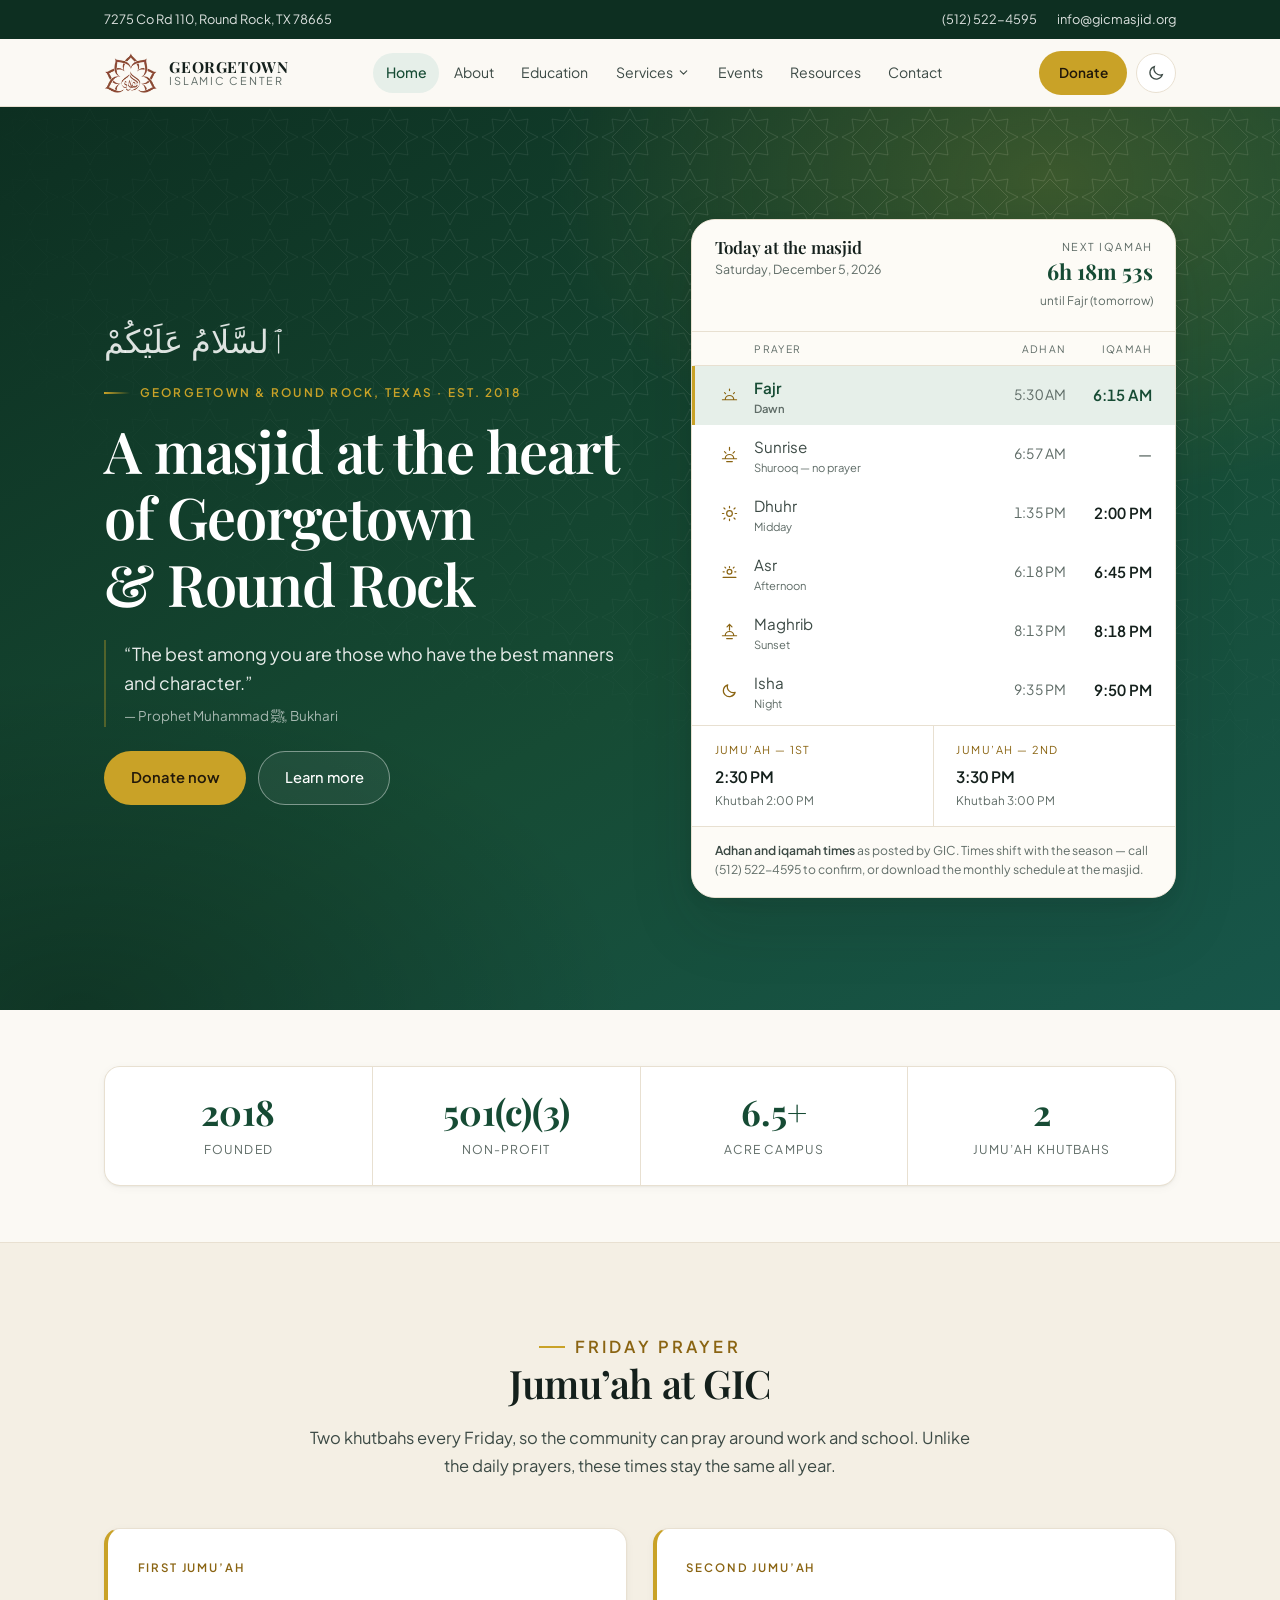
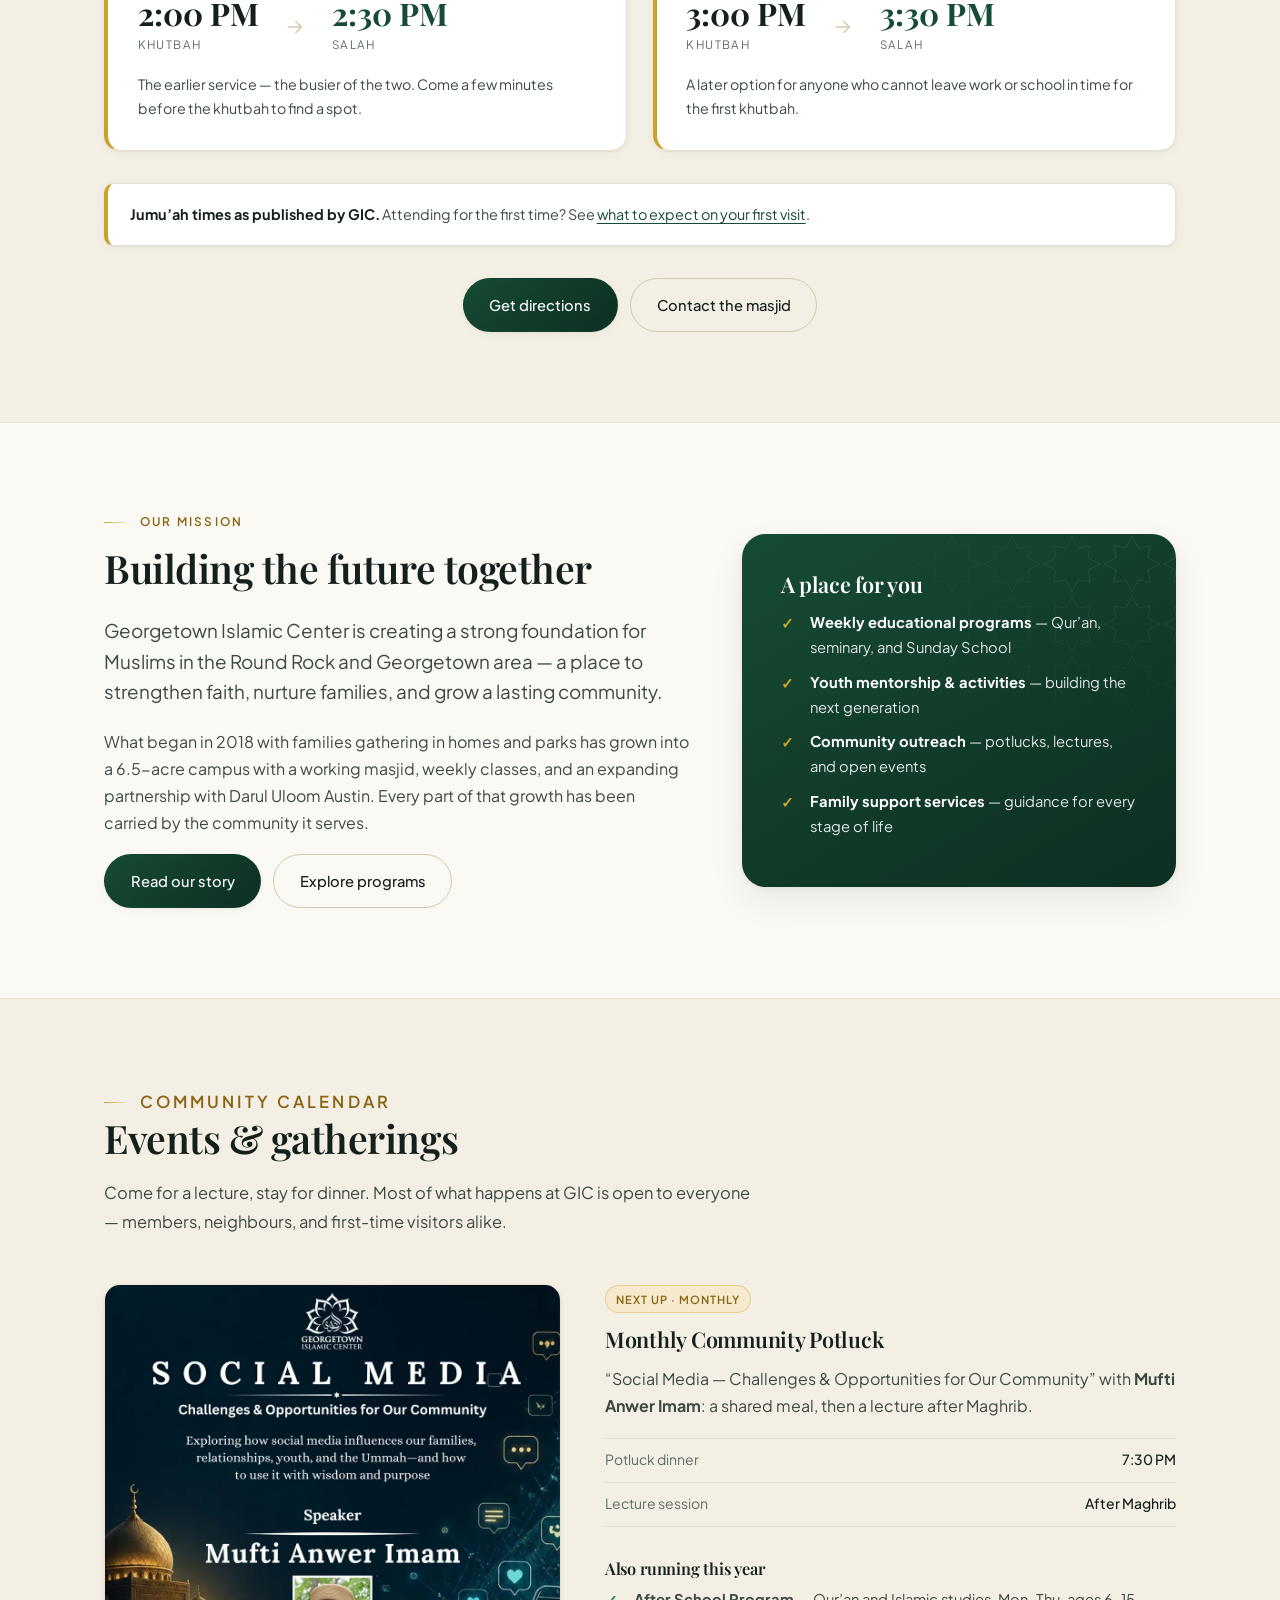
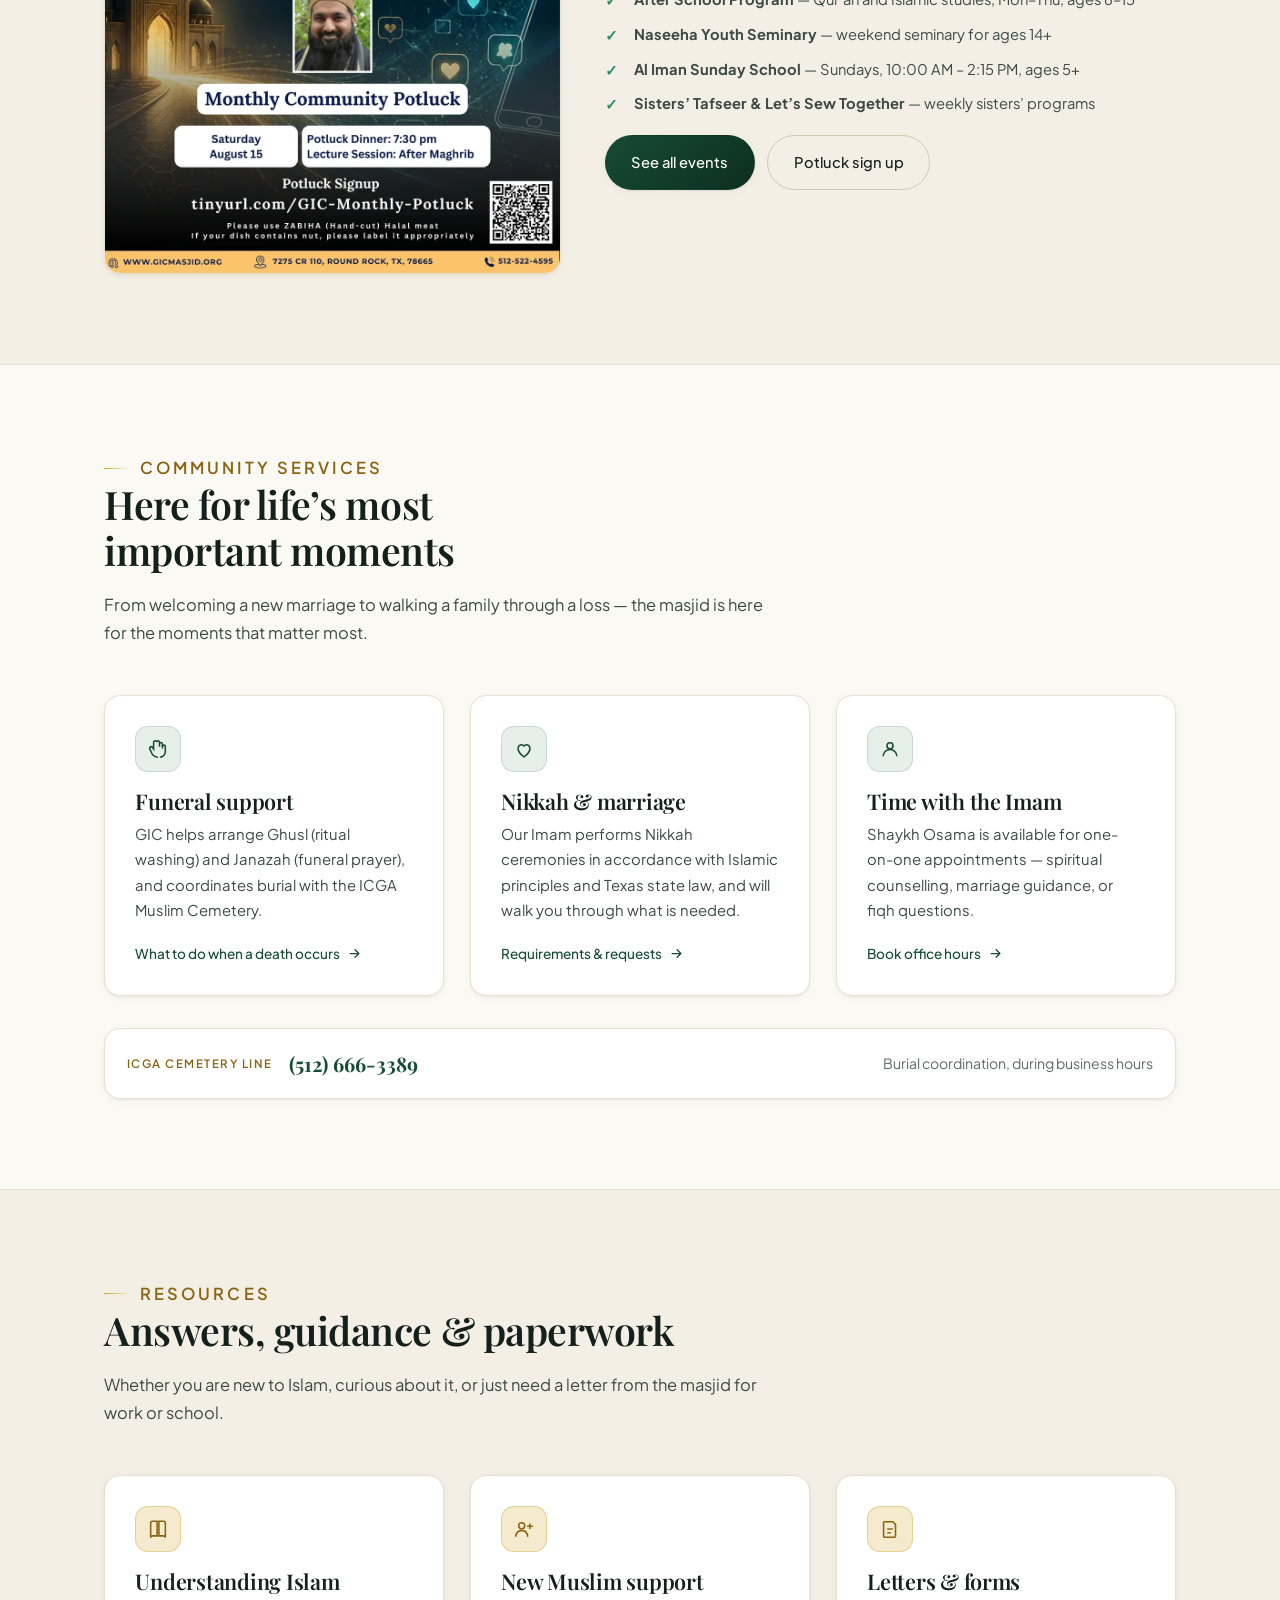
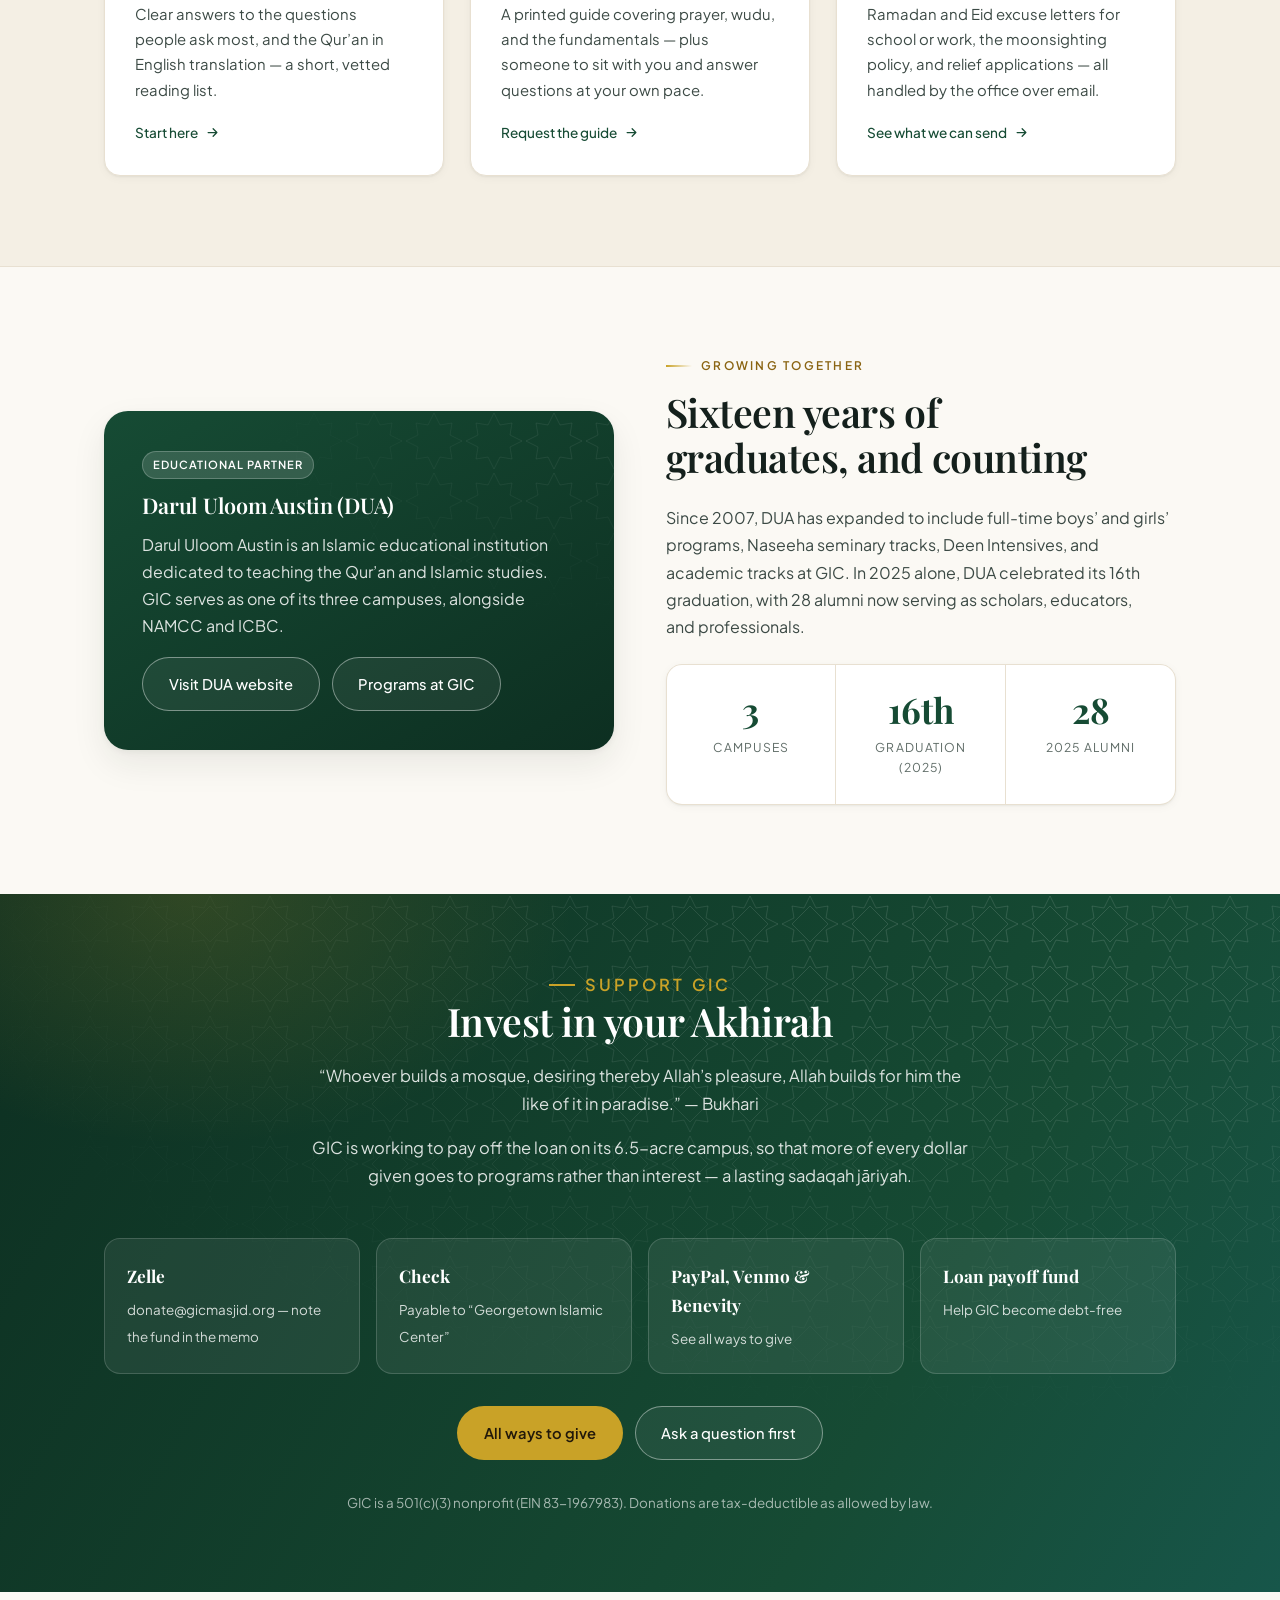
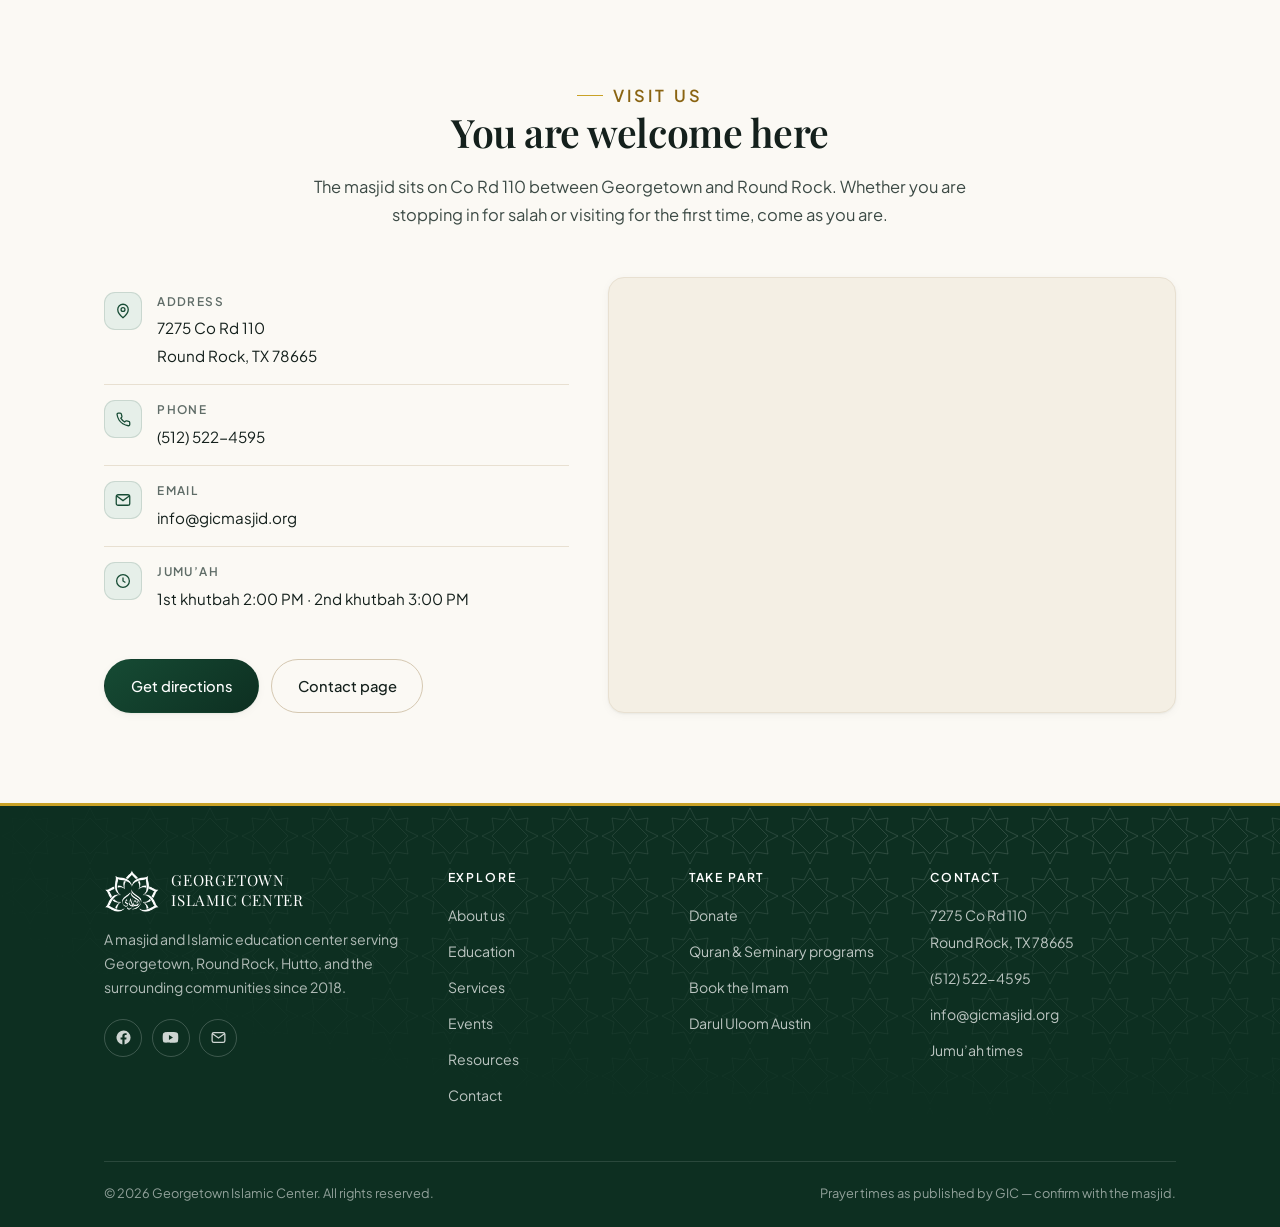
==== commit 52e818c8: "Pull the real events and flyers from gicmasjid.org The events page carried one invented-looking even" ====
--- a/index.html
+++ b/index.html
@@ -229,29 +229,29 @@
       <h2>Events &amp; gatherings</h2>
       <p>Come for a lecture, stay for dinner. Most of what happens at GIC is open to everyone &mdash; members, neighbours, and first-time visitors alike.</p>
     </div>
-    <div class="split top">
-      <div class="card">
-        <span class="tag">Monthly</span>
-        <h3>Community Potluck &amp; Lecture</h3>
-        <p>A shared meal followed by a lecture after Maghrib, held once a month and open to all ages.</p>
-        <p>Bringing a dish? Please use Zabiha (hand-cut) meat if it contains meat.</p>
+    <div class="event-feature">
+      <a class="event-flyer" href="assets/img/events/potluck.webp" data-flyer aria-label="Enlarge the Monthly Community Potluck flyer">
+        <img src="assets/img/events/potluck.webp" width="1000" height="1294" loading="lazy" decoding="async"
+             alt="Flyer for the Monthly Community Potluck: &ldquo;Social Media &mdash; Challenges &amp; Opportunities for Our Community&rdquo;, speaker Mufti Anwer Imam, Saturday August 15, dinner 7:30 PM, lecture after Maghrib.">
+      </a>
+      <div>
+        <span class="tag">Next up &middot; Monthly</span>
+        <h3>Monthly Community Potluck</h3>
+        <p>&ldquo;Social Media &mdash; Challenges &amp; Opportunities for Our Community&rdquo; with <strong>Mufti Anwer Imam</strong>: a shared meal, then a lecture after Maghrib.</p>
         <dl class="meta-list">
-          <div><dt>Dinner</dt><dd>7:30 PM</dd></div>
-          <div><dt>Lecture</dt><dd>After Maghrib</dd></div>
+          <div><dt>Potluck dinner</dt><dd>7:30 PM</dd></div>
+          <div><dt>Lecture session</dt><dd>After Maghrib</dd></div>
         </dl>
-      </div>
-      <div>
-        <h3>On the calendar all year</h3>
+        <h4 class="mt-2">Also running this year</h4>
         <ul class="check-list">
-          <li><b>Jumu&rsquo;ah</b> &mdash; two khutbahs every Friday, 2:00 PM and 3:00 PM</li>
-          <li><b>Al Iman Sunday School</b> &mdash; weekly Islamic education for children</li>
-          <li><b>GIC Lectures</b> &mdash; guest speakers and study circles for the whole community</li>
-          <li><b>Eid &amp; Ramadan</b> &mdash; Eid salah, Taraweeh, and seasonal programs</li>
-        </ul>
-        <p class="muted">Dates and sign-up links are announced first on our social channels, and the office is always happy to confirm a time.</p>
+          <li><b>After School Program</b> &mdash; Qur&rsquo;an and Islamic studies, Mon&ndash;Thu, ages 6&ndash;15</li>
+          <li><b>Naseeha Youth Seminary</b> &mdash; weekend seminary for ages 14+</li>
+          <li><b>Al Iman Sunday School</b> &mdash; Sundays, 10:00 AM &ndash; 2:15 PM, ages 5+</li>
+          <li><b>Sisters&rsquo; Tafseer &amp; Let&rsquo;s Sew Together</b> &mdash; weekly sisters&rsquo; programs</li>
+        </ul>
         <div class="btn-row">
-          <a class="btn btn-primary" href="events.html">See what&rsquo;s coming up</a>
-          <a class="btn btn-ghost" href="https://www.facebook.com/GICMasjid/" target="_blank" rel="noopener">Follow on Facebook</a>
+          <a class="btn btn-primary" href="events.html">See all events</a>
+          <a class="btn btn-ghost" href="https://www.perfectpotluck.com/meals.php?t=ONGL1863" target="_blank" rel="noopener">Potluck sign up</a>
         </div>
       </div>
     </div>
--- a/assets/css/site.css
+++ b/assets/css/site.css
@@ -647,6 +647,72 @@
 .meta-list dt { color: var(--ink-3); margin: 0; }
 .meta-list dd { margin: 0; color: var(--ink); font-weight: 500; text-align: right; }
 
+/* ---------- Events & flyers ---------- */
+
+.event-feature { display: grid; gap: clamp(1.5rem, 3.5vw, 2.75rem); align-items: start; }
+@media (min-width: 860px) { .event-feature { grid-template-columns: minmax(0, .8fr) 1fr; } }
+
+/* A flyer is a link that opens the full-size image */
+.event-flyer {
+  display: block; position: relative;
+  border: 1px solid var(--line); border-radius: var(--radius);
+  background: var(--surface-2); overflow: hidden;
+  box-shadow: var(--shadow-sm);
+  transition: transform .2s ease, box-shadow .2s ease, border-color .2s ease;
+}
+.event-flyer img { display: block; width: 100%; height: auto; }
+.event-flyer:hover { transform: translateY(-3px); box-shadow: var(--shadow-md); border-color: var(--line-strong); }
+@media (prefers-reduced-motion: reduce) { .event-flyer:hover { transform: none; } }
+.event-flyer::after {
+  content: ""; position: absolute; right: .6rem; bottom: .6rem;
+  width: 30px; height: 30px; border-radius: 8px;
+  background: rgba(13, 47, 33, .78) url("data:image/svg+xml,%3Csvg xmlns='http://www.w3.org/2000/svg' viewBox='0 0 24 24' fill='none' stroke='%23ffffff' stroke-width='2' stroke-linecap='round' stroke-linejoin='round'%3E%3Cpath d='M15 3h6v6M9 21H3v-6M21 3l-7 7M3 21l7-7'/%3E%3C/svg%3E") center / 15px 15px no-repeat;
+  opacity: 0; transition: opacity .18s ease;
+}
+.event-flyer:hover::after, .event-flyer:focus-visible::after { opacity: 1; }
+
+/* Event cards need far more width than a normal card: the flyer thumbnail
+   and a schedule table sit side by side, so cap the grid at two columns. */
+.event-grid {
+  display: grid; gap: clamp(1rem, 2.2vw, 1.6rem);
+  grid-template-columns: repeat(auto-fit, minmax(min(100%, 460px), 1fr));
+}
+
+.event-card { display: grid; gap: 1.15rem; align-content: start; }
+@media (min-width: 560px) { .event-card { grid-template-columns: 165px minmax(0, 1fr); } }
+/* Hug the thumbnail rather than stretching to the row height */
+.event-card .event-flyer { box-shadow: none; align-self: start; }
+.event-card__body { min-width: 0; }
+.event-card__body h3 { margin-bottom: .45rem; }
+.event-card__body .meta-list { margin-top: .9rem; }
+.event-card__body .btn-row { margin-top: 1.1rem; }
+.event-card__body .muted { margin: .9rem 0 0; font-size: .82rem; }
+
+/* Full-size flyer viewer */
+dialog.flyer-modal {
+  padding: 0; border: 0; background: transparent;
+  max-width: min(94vw, 760px); max-height: 94vh;
+  overflow: visible;
+}
+dialog.flyer-modal::backdrop { background: rgba(8, 14, 11, .82); backdrop-filter: blur(3px); }
+dialog.flyer-modal img {
+  display: block; width: 100%; height: auto; max-height: 94vh; object-fit: contain;
+  border-radius: var(--radius); box-shadow: var(--shadow-lg);
+}
+dialog.flyer-modal .flyer-close {
+  position: absolute; top: -14px; right: -14px;
+  width: 40px; height: 40px; border-radius: 50%; cursor: pointer;
+  border: 1px solid rgba(255,255,255,.3);
+  background: var(--green-deep); color: #fff;
+  display: grid; place-items: center;
+}
+dialog.flyer-modal .flyer-close svg { width: 18px; height: 18px; }
+dialog.flyer-modal .flyer-close:hover { background: var(--gold); color: var(--green-deep); border-color: var(--gold); }
+@media (max-width: 600px) {
+  dialog.flyer-modal { max-width: 92vw; }
+  dialog.flyer-modal .flyer-close { top: -12px; right: -12px; width: 36px; height: 36px; }
+}
+
 /* ---------- Stats ---------- */
 
 .stats {
